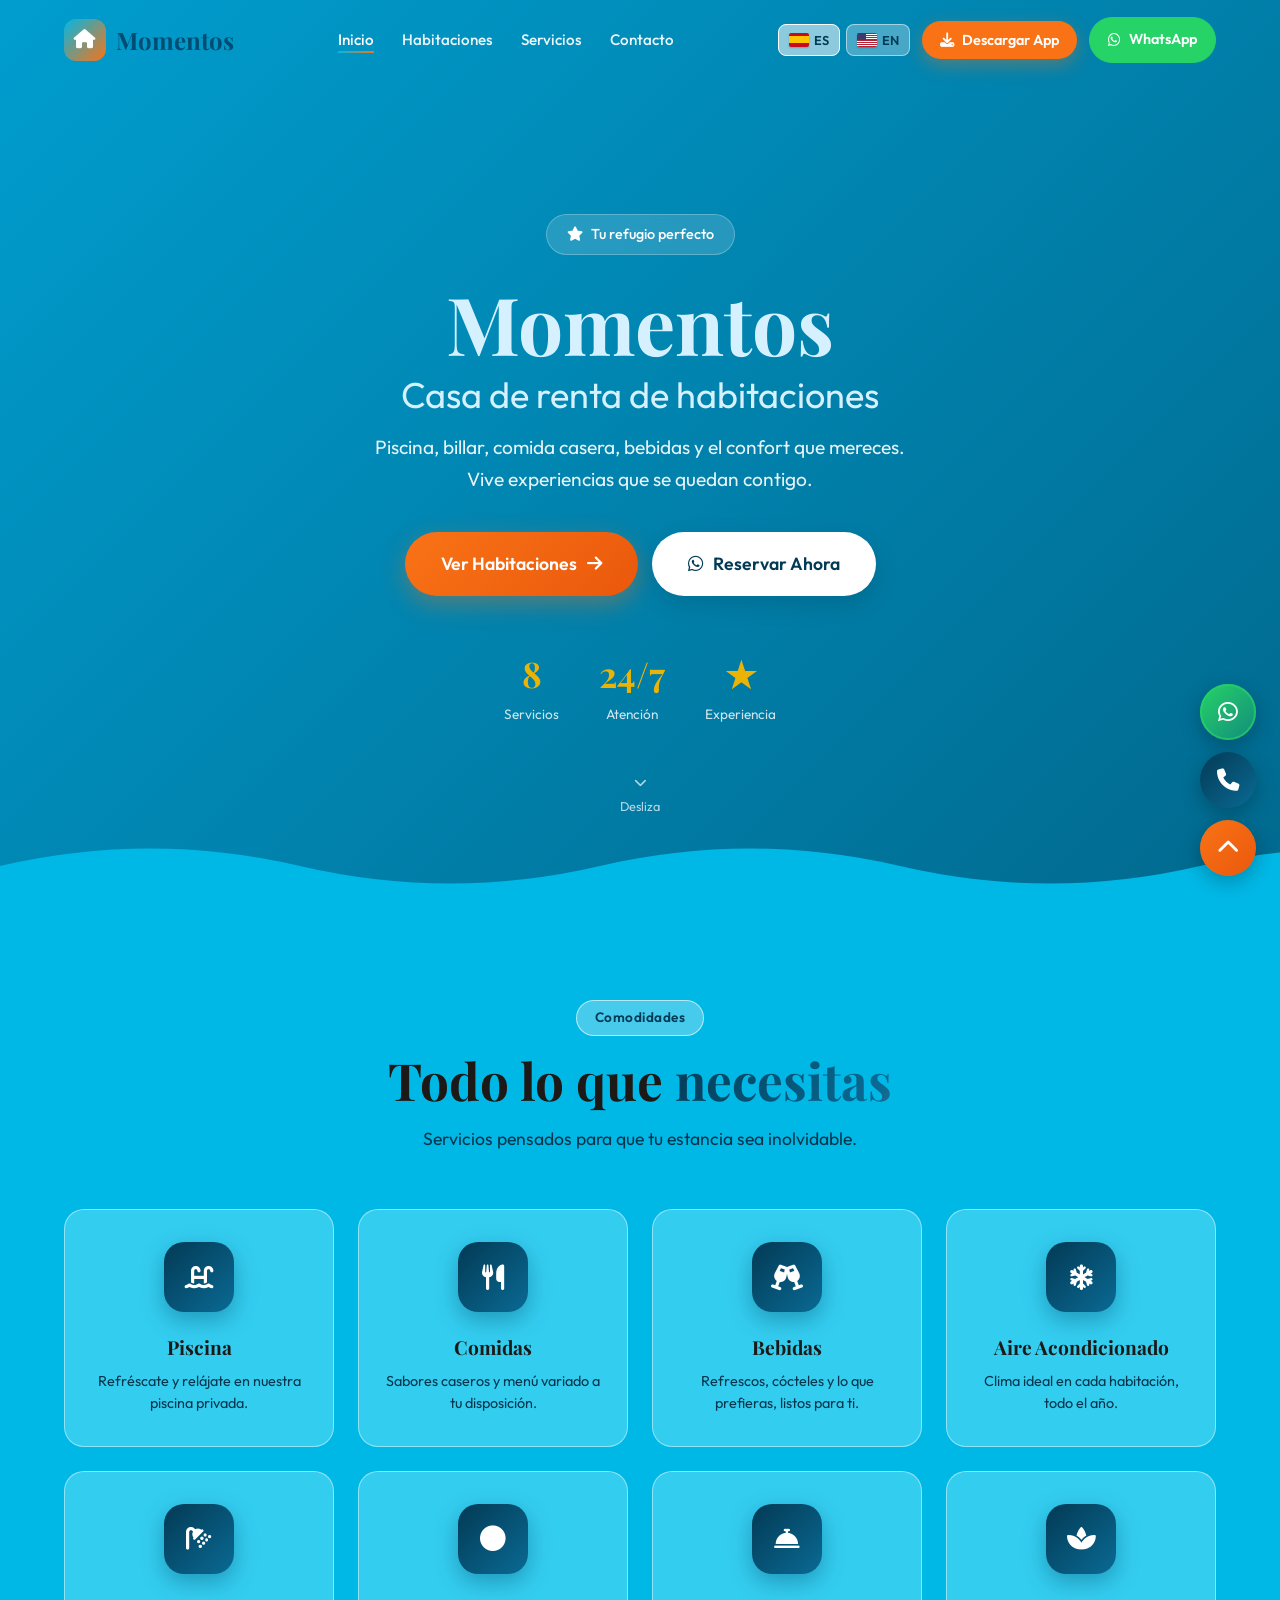
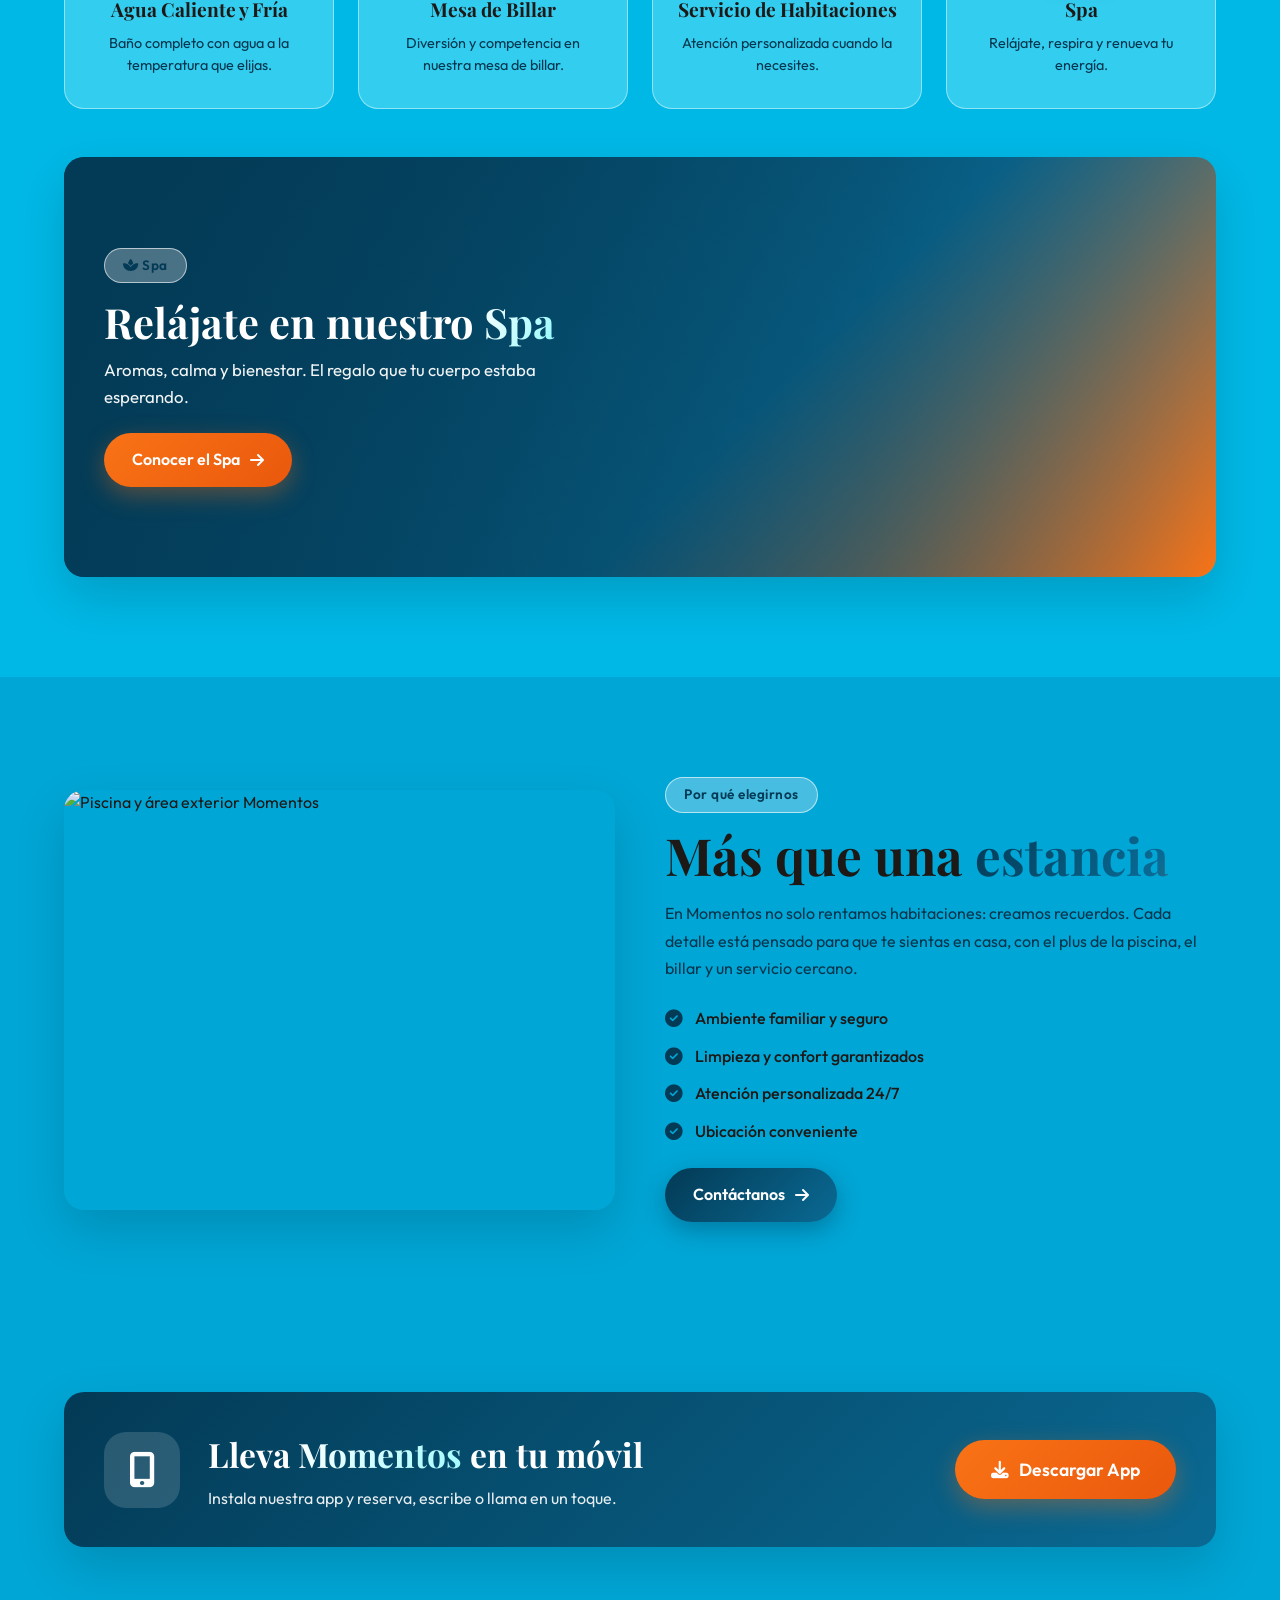
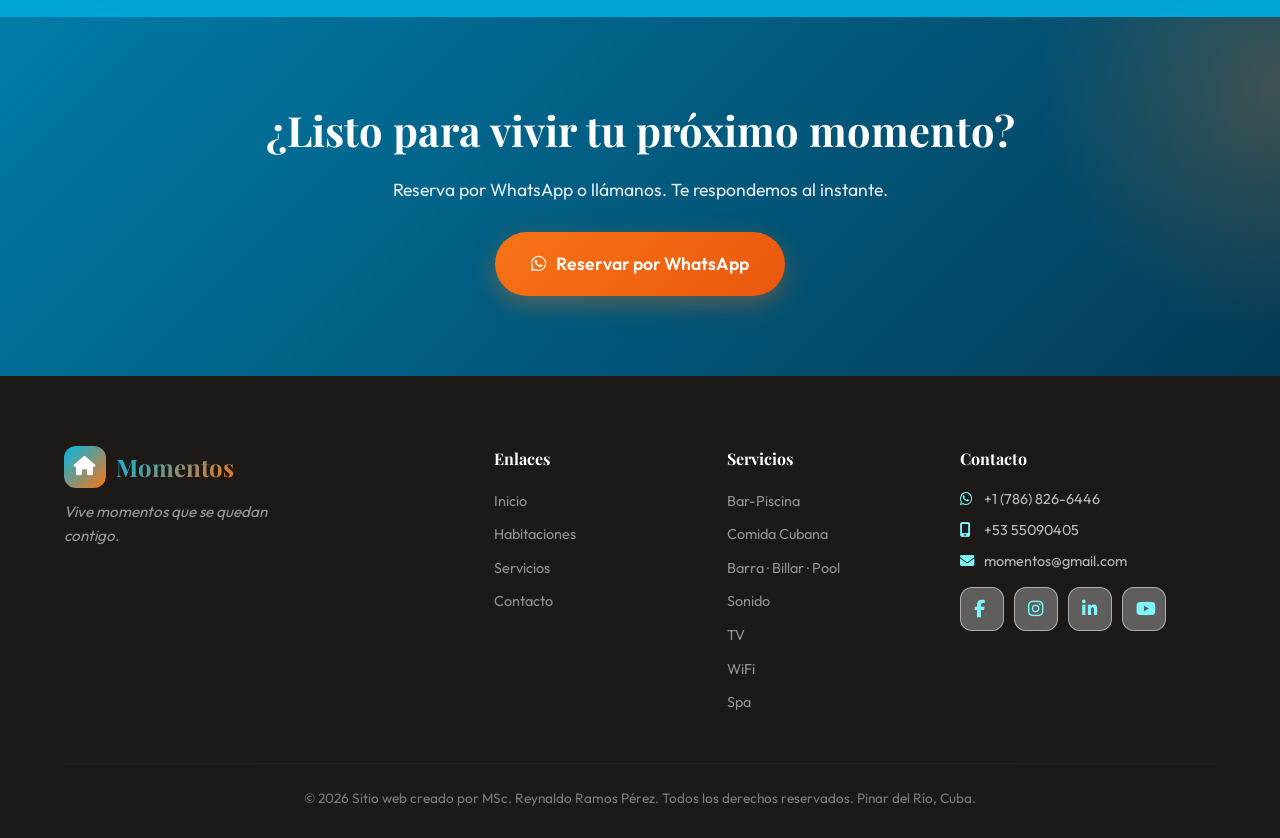
==== index.html @ 1f4ee9aa "fbvbcvb" ====
<!DOCTYPE html>
<html lang="es">
<head>
  <meta charset="UTF-8">
  <meta name="viewport" content="width=device-width, initial-scale=1.0">
  <meta name="description" content="Momentos — Casa de renta de habitaciones con piscina, billar, comida, bebidas y servicio completo. Reserva tu estancia perfecta. WhatsApp +1 (786) 826-6446">
  <meta name="keywords" content="casa de renta, habitaciones, piscina, hospedaje, Momentos, renta de habitaciones, Cuba, vacaciones">
  <meta name="author" content="Momentos">
  <meta property="og:title" content="Momentos | Casa de Renta de Habitaciones">
  <meta property="og:description" content="Vive momentos inolvidables. Piscina, billar, comida, aire acondicionado y más.">
  <meta property="og:type" content="website">
  <title>Momentos | Casa de Renta de Habitaciones</title>
  <link rel="preconnect" href="https://fonts.googleapis.com">
  <link rel="preconnect" href="https://fonts.gstatic.com" crossorigin>
  <link rel="preconnect" href="https://images.unsplash.com" crossorigin>
  <link rel="preconnect" href="https://cdnjs.cloudflare.com" crossorigin>
  <link href="https://fonts.googleapis.com/css2?family=Playfair+Display:wght@500;600;700&family=Outfit:wght@300;400;500;600;700&display=swap" rel="stylesheet">
  <link rel="stylesheet" href="https://cdnjs.cloudflare.com/ajax/libs/font-awesome/6.5.1/css/all.min.css">
  <link href="https://unpkg.com/aos@2.3.1/dist/aos.css" rel="stylesheet">
  <link rel="preload" as="image" href="https://images.unsplash.com/photo-1571896349842-33c89424de2d?w=1400&q=75" fetchpriority="high">
  <link rel="stylesheet" href="css/styles.css">
  <meta name="theme-color" content="#00b8e6">
  <link rel="manifest" href="manifest.json">
  <link rel="icon" type="image/png" href="icons/icon-192.png">
  <link rel="apple-touch-icon" href="icons/icon-192.png">
</head>
<body>
  <nav class="navbar" id="navbar">
    <div class="nav-container">
      <a href="index.html" class="logo">
        <span class="logo-icon"><i class="fas fa-home"></i></span><span class="logo-text">Moment<span class="accent">os</span></span>
      </a>
      <ul class="nav-links" id="nav-links">
        <li><a href="index.html" class="nav-link active">Inicio</a></li>
        <li><a href="habitaciones.html" class="nav-link">Habitaciones</a></li>
        <li><a href="servicios.html" class="nav-link">Servicios</a></li>
        <li><a href="contacto.html" class="nav-link">Contacto</a></li>
      </ul>
      <div style="display:flex;align-items:center;gap:12px;">
        <div class="lang-switcher">
          <a href="index.html" class="lang-btn active" title="Español"><span class="flag-es"></span> ES</a>
          <a href="en/index.html" class="lang-btn" title="English"><span class="flag-us"></span> EN</a>
        </div>
        <button type="button" class="nav-app" data-install aria-label="Descargar App"><i class="fas fa-download"></i><span>Descargar App</span></button>
        <a href="https://wa.me/17868266446" target="_blank" rel="noopener" class="nav-cta"><i class="fab fa-whatsapp"></i> WhatsApp</a>
      </div>
      <button class="hamburger" id="hamburger" aria-label="Menú"><span></span><span></span><span></span></button>
    </div>
  </nav>

  <section class="hero">
    <div class="hero-bg"></div>
    <div class="hero-content" data-aos="fade-up">
      <div class="hero-badge"><i class="fas fa-star"></i> Tu refugio perfecto</div>
      <h1 class="hero-title">Momentos<span>Casa de renta de habitaciones</span></h1>
      <p class="hero-desc">Piscina, billar, comida casera, bebidas y el confort que mereces. Vive experiencias que se quedan contigo.</p>
      <div class="hero-buttons">
        <a href="habitaciones.html" class="btn btn-coral btn-lg"><span>Ver Habitaciones</span><i class="fas fa-arrow-right"></i></a>
        <a href="https://wa.me/17868266446?text=Hola%20Momentos,%20quiero%20reservar" target="_blank" class="btn btn-white btn-lg"><i class="fab fa-whatsapp"></i><span>Reservar Ahora</span></a>
      </div>
      <div class="hero-stats">
        <div class="stat"><span class="stat-num">8</span><span class="stat-label">Servicios</span></div>
        <div class="stat"><span class="stat-num">24/7</span><span class="stat-label">Atención</span></div>
        <div class="stat"><span class="stat-num">★</span><span class="stat-label">Experiencia</span></div>
      </div>
    </div>
    <div class="scroll-hint"><i class="fas fa-chevron-down"></i><span>Desliza</span></div>
  </section>

  <section class="amenities">
    <div class="container">
      <div class="section-header" data-aos="fade-up">
        <span class="section-tag">Comodidades</span>
        <h2 class="section-title">Todo lo que <span class="gradient-text">necesitas</span></h2>
        <p class="section-desc">Servicios pensados para que tu estancia sea inolvidable.</p>
      </div>
      <div class="amenities-grid">
        <div class="amenity-card" data-aos="fade-up" data-aos-delay="50">
          <div class="amenity-icon"><i class="fas fa-swimming-pool"></i></div>
          <h3>Piscina</h3>
          <p>Refréscate y relájate en nuestra piscina privada.</p>
        </div>
        <div class="amenity-card" data-aos="fade-up" data-aos-delay="100">
          <div class="amenity-icon"><i class="fas fa-utensils"></i></div>
          <h3>Comidas</h3>
          <p>Sabores caseros y menú variado a tu disposición.</p>
        </div>
        <div class="amenity-card" data-aos="fade-up" data-aos-delay="150">
          <div class="amenity-icon"><i class="fas fa-glass-cheers"></i></div>
          <h3>Bebidas</h3>
          <p>Refrescos, cócteles y lo que prefieras, listos para ti.</p>
        </div>
        <div class="amenity-card" data-aos="fade-up" data-aos-delay="200">
          <div class="amenity-icon"><i class="fas fa-snowflake"></i></div>
          <h3>Aire Acondicionado</h3>
          <p>Clima ideal en cada habitación, todo el año.</p>
        </div>
        <div class="amenity-card" data-aos="fade-up" data-aos-delay="250">
          <div class="amenity-icon"><i class="fas fa-shower"></i></div>
          <h3>Agua Caliente y Fría</h3>
          <p>Baño completo con agua a la temperatura que elijas.</p>
        </div>
        <div class="amenity-card" data-aos="fade-up" data-aos-delay="300">
          <div class="amenity-icon"><i class="fas fa-circle"></i></div>
          <h3>Mesa de Billar</h3>
          <p>Diversión y competencia en nuestra mesa de billar.</p>
        </div>
        <div class="amenity-card" data-aos="fade-up" data-aos-delay="350">
          <div class="amenity-icon"><i class="fas fa-concierge-bell"></i></div>
          <h3>Servicio de Habitaciones</h3>
          <p>Atención personalizada cuando la necesites.</p>
        </div>
        <div class="amenity-card" data-aos="fade-up" data-aos-delay="400">
          <div class="amenity-icon"><i class="fas fa-spa"></i></div>
          <h3>Spa</h3>
          <p>Relájate, respira y renueva tu energía.</p>
        </div>
      </div>
      <a class="spa-banner" href="servicios.html#spa" data-aos="fade-up"><img src="https://images.unsplash.com/photo-1544161515-4ab6ce6db874?w=1000&q=80" alt="Spa Momentos" loading="lazy" onerror="this.style.display='none'">
        <div class="spa-in"><span class="section-tag"><i class="fas fa-spa"></i> Spa</span><h3>Relájate en nuestro <span class="gradient-text">Spa</span></h3><p>Aromas, calma y bienestar. El regalo que tu cuerpo estaba esperando.</p><span class="btn btn-coral">Conocer el Spa <i class="fas fa-arrow-right"></i></span></div></a>
    
    </div>
  </section>


  <section class="about-strip">
    <div class="container">
      <div class="about-grid">
        <div class="about-img" data-aos="fade-right">
          <img loading="lazy" decoding="async" src="https://images.unsplash.com/photo-1566073771259-6a8506099945?w=900&q=80" alt="Piscina y área exterior Momentos">
        </div>
        <div class="about-content" data-aos="fade-left">
          <span class="section-tag">Por qué elegirnos</span>
          <h2 class="section-title">Más que una <span class="gradient-text">estancia</span></h2>
          <p>En Momentos no solo rentamos habitaciones: creamos recuerdos. Cada detalle está pensado para que te sientas en casa, con el plus de la piscina, el billar y un servicio cercano.</p>
          <ul class="about-list">
            <li><i class="fas fa-check-circle"></i> Ambiente familiar y seguro</li>
            <li><i class="fas fa-check-circle"></i> Limpieza y confort garantizados</li>
            <li><i class="fas fa-check-circle"></i> Atención personalizada 24/7</li>
            <li><i class="fas fa-check-circle"></i> Ubicación conveniente</li>
          </ul>
          <a href="contacto.html" class="btn btn-primary">Contáctanos <i class="fas fa-arrow-right"></i></a>
        </div>
      </div>
    </div>
  </section>

  <section class="app-strip"><div class="container"><div class="app-card" data-aos="fade-up">
      <div class="app-ico"><i class="fas fa-mobile-screen-button"></i></div>
      <div class="app-txt"><h2>Lleva <span class="gradient-text">Momentos</span> en tu móvil</h2><p>Instala nuestra app y reserva, escribe o llama en un toque.</p></div>
      <button type="button" class="btn btn-coral btn-lg" data-install><i class="fas fa-download"></i><span>Descargar App</span></button>
    </div></div></section>
  <section class="cta-banner">
    <div class="container">
      <div class="cta-content" data-aos="zoom-in">
        <h2>¿Listo para vivir tu próximo momento?</h2>
        <p>Reserva por WhatsApp o llámanos. Te respondemos al instante.</p>
        <a href="https://wa.me/17868266446?text=Hola%20Momentos,%20quiero%20hacer%20una%20reserva" target="_blank" class="btn btn-coral btn-lg">
          <i class="fab fa-whatsapp"></i> Reservar por WhatsApp
        </a>
      </div>
    </div>
  </section>

  <footer class="footer">
    <div class="container">
      <div class="footer-content">
        <div>
          <a href="index.html" class="logo"><span class="logo-icon"><i class="fas fa-home"></i></span><span class="logo-text">Moment<span class="accent">os</span></span></a>
          <p class="footer-slogan">Vive momentos que se quedan contigo.</p>
        </div>
        <div>
          <h4>Enlaces</h4>
          <ul>
            <li><a href="index.html">Inicio</a></li>
            <li><a href="habitaciones.html">Habitaciones</a></li>
            <li><a href="servicios.html">Servicios</a></li>
            <li><a href="contacto.html">Contacto</a></li>
          </ul>
        </div>
        <div>
          <h4>Servicios</h4>
          <ul><li><a href="servicios.html#bar">Bar-Piscina</a></li><li><a href="servicios.html#food">Comida Cubana</a></li><li><a href="servicios.html#pool">Barra · Billar · Pool</a></li><li><a href="servicios.html#sound">Sonido</a></li><li><a href="servicios.html#tv">TV</a></li><li><a href="servicios.html#wifi">WiFi</a></li><li><a href="servicios.html#spa">Spa</a></li></ul>
        </div>
        <div class="footer-contact">
          <h4>Contacto</h4>
          <p><i class="fab fa-whatsapp"></i> +1 (786) 826-6446</p>
          <p><i class="fas fa-mobile-alt"></i> +53 55090405</p>
          <p><i class="fas fa-envelope"></i> momentos@gmail.com</p>
          <div class="social-links" style="margin-top:14px;">
            <a href="#" class="social-link" aria-label="Facebook"><i class="fab fa-facebook-f"></i></a>
            <a href="#" class="social-link" aria-label="Instagram"><i class="fab fa-instagram"></i></a>
            <a href="#" class="social-link" aria-label="LinkedIn"><i class="fab fa-linkedin-in"></i></a>
            <a href="#" class="social-link" aria-label="YouTube"><i class="fab fa-youtube"></i></a>
          </div>
        </div>
      </div>
      <div class="footer-bottom">
        <p>&copy; 2026 Sitio web creado por MSc. Reynaldo Ramos Pérez. Todos los derechos reservados. Pinar del Río, Cuba.</p>
      </div>
    </div>
  </footer>

  <div class="float-btns">
    <a href="https://wa.me/17868266446" target="_blank" class="float-btn float-wa" aria-label="WhatsApp"><i class="fab fa-whatsapp"></i></a>
    <a href="tel:+5355090405" class="float-btn float-call" aria-label="Llamar"><i class="fas fa-phone"></i></a>
    <button class="float-btn float-top" id="back-top" aria-label="Volver arriba"><i class="fas fa-chevron-up"></i></button>
  </div>

  <script src="https://unpkg.com/aos@2.3.1/dist/aos.js" defer></script>
  <script src="js/script.js" defer></script>
</body>
</html>
---- css/styles.css ----
/* ========================================
   MOMENTOS — Casa de Renta
   Luxury · Warm · Dynamic
   ======================================== */
:root {
  --teal: #00b8e6;
  --teal-dark: #007ba8;
  --teal-light: #7df9ff;
  --coral: #f97316;
  --coral-light: #fb923c;
  --gold: #eab308;
  --cream: #fef7ed;
  --sand: #fef3c7;
  --dark: #1c1917;
  --dark-soft: #292524;
  --text: #1c1917;
  --text-muted: #78716c;
  --white: #ffffff;
  --glass: rgba(255,255,255,0.12);
  --shadow: 0 20px 50px rgba(0,0,0,0.15);
  --radius: 20px;
  --font-display: 'Playfair Display', Georgia, serif;
  --font-body: 'Outfit', system-ui, sans-serif;
  --nav-h: 80px;
  --transition: all 0.35s cubic-bezier(0.4,0,0.2,1);
}

*, *::before, *::after { margin:0; padding:0; box-sizing:border-box; }
html { scroll-behavior:smooth; font-size:16px; }
body {
  font-family: var(--font-body);
  background: var(--cream);
  color: var(--text);
  line-height:1.6;
  overflow-x:hidden;
}
img { max-width:100%; display:block; height:auto; }
a { text-decoration:none; color:inherit; transition:var(--transition); }
ul { list-style:none; }
button { border:none; background:none; cursor:pointer; font-family:inherit; }

.container { width:100%; max-width:1200px; margin:0 auto; padding:0 24px; }

/* Typography */
.gradient-text {
  background: linear-gradient(135deg, var(--teal), var(--coral));
  -webkit-background-clip:text; -webkit-text-fill-color:transparent; background-clip:text;
}
.section-tag {
  display:inline-block; padding:6px 18px;
  background: rgba(0,184,230,0.12); border:1px solid rgba(0,184,230,0.25);
  border-radius:50px; font-size:0.85rem; font-weight:600; color:var(--teal-dark);
  letter-spacing:0.5px; margin-bottom:14px;
}
.section-title {
  font-family: var(--font-display);
  font-size: clamp(2rem, 5vw, 3.2rem);
  font-weight:700; line-height:1.2; margin-bottom:14px; color:var(--dark);
}
.section-desc { font-size:1.1rem; color:var(--text-muted); max-width:560px; margin:0 auto; }
.section-header { text-align:center; margin-bottom:56px; }

/* Buttons */
.btn {
  display:inline-flex; align-items:center; gap:10px;
  padding:14px 28px; border-radius:50px; font-weight:600; font-size:1rem;
  transition:var(--transition); position:relative; overflow:hidden;
}
.btn-primary {
  background: linear-gradient(135deg, var(--teal), var(--teal-dark));
  color:white; box-shadow:0 8px 24px rgba(0,184,230,0.35);
}
.btn-primary:hover { transform:translateY(-3px); box-shadow:0 12px 32px rgba(0,184,230,0.45); }
.btn-coral {
  background: linear-gradient(135deg, var(--coral), #ea580c);
  color:white; box-shadow:0 8px 24px rgba(249,115,22,0.35);
}
.btn-coral:hover { transform:translateY(-3px); box-shadow:0 12px 32px rgba(249,115,22,0.45); }
.btn-outline {
  background:transparent; color:var(--dark);
  border:2px solid rgba(28,25,23,0.2);
}
.btn-outline:hover { border-color:var(--teal); color:var(--teal); }
.btn-white {
  background:white; color:var(--teal-dark); box-shadow:0 8px 24px rgba(0,0,0,0.12);
}
.btn-white:hover { transform:translateY(-3px); }
.btn-full { width:100%; justify-content:center; }
.btn-lg { padding:18px 36px; font-size:1.1rem; }

/* Navbar */
.navbar {
  position:fixed; top:0; left:0; width:100%; height:var(--nav-h);
  z-index:1000; transition:var(--transition); background:transparent;
}
.navbar.scrolled {
  background: rgba(254,247,237,0.92); backdrop-filter:blur(20px);
  box-shadow:0 4px 30px rgba(0,0,0,0.08); border-bottom:1px solid rgba(0,0,0,0.04);
}
.nav-container {
  max-width:1200px; margin:0 auto; padding:0 24px; height:100%;
  display:flex; align-items:center; justify-content:space-between;
}
.logo {
  display:flex; align-items:center; gap:10px;
  font-family:var(--font-display); font-weight:700; font-size:1.5rem; color:var(--dark);
}
.logo-icon {
  width:42px; height:42px; display:flex; align-items:center; justify-content:center;
  background: linear-gradient(135deg, var(--teal), var(--coral));
  border-radius:12px; color:white; font-size:1.2rem;
}
.logo .accent { color:var(--teal); }
.nav-links { display:flex; gap:28px; }
.nav-link {
  font-weight:500; font-size:0.95rem; color:var(--text-muted); position:relative; padding:4px 0;
}
.nav-link::after {
  content:''; position:absolute; bottom:0; left:0; width:0; height:2px;
  background: linear-gradient(90deg, var(--teal), var(--coral)); transition:var(--transition);
}
.nav-link:hover, .nav-link.active { color:var(--dark); }
.nav-link:hover::after, .nav-link.active::after { width:100%; }

.lang-switcher { display:flex; align-items:center; gap:6px; }
.lang-btn {
  display:flex; align-items:center; gap:5px; padding:5px 10px;
  border-radius:8px; background:rgba(0,0,0,0.04); border:1px solid rgba(0,0,0,0.08);
  font-size:0.8rem; font-weight:600; color:var(--text-muted); transition:var(--transition);
}
.lang-btn:hover, .lang-btn.active {
  background:rgba(0,184,230,0.12); border-color:rgba(0,184,230,0.3); color:var(--teal-dark);
}
.flag-es {
  width:20px; height:14px; border-radius:2px; display:inline-block;
  background: linear-gradient(to bottom, #c60b1e 0%, #c60b1e 25%, #ffc400 25%, #ffc400 75%, #c60b1e 75%);
  box-shadow:0 1px 2px rgba(0,0,0,0.2);
}
.flag-us {
  width:20px; height:14px; border-radius:2px; display:inline-block; position:relative; overflow:hidden;
  background: linear-gradient(to bottom,
    #b22234 0%,#b22234 7.7%,#fff 7.7%,#fff 15.4%,#b22234 15.4%,#b22234 23.1%,
    #fff 23.1%,#fff 30.8%,#b22234 30.8%,#b22234 38.5%,#fff 38.5%,#fff 46.2%,
    #b22234 46.2%,#b22234 53.9%,#fff 53.9%,#fff 61.6%,#b22234 61.6%,#b22234 69.3%,
    #fff 69.3%,#fff 77%,#b22234 77%,#b22234 84.7%,#fff 84.7%,#fff 92.4%,#b22234 92.4%);
  box-shadow:0 1px 2px rgba(0,0,0,0.2);
}
.flag-us::before {
  content:''; position:absolute; left:0; top:0; width:9px; height:7.5px; background:#3c3b6e;
}

.nav-cta {
  display:flex; align-items:center; gap:8px; padding:10px 18px;
  background:rgba(37,211,102,0.12); border:1px solid rgba(37,211,102,0.3);
  border-radius:50px; color:#16a34a; font-weight:600; font-size:0.9rem;
}
.nav-cta:hover { background:rgba(37,211,102,0.2); transform:translateY(-2px); }

.hamburger { display:none; flex-direction:column; gap:5px; width:26px; z-index:1001; }
.hamburger span { display:block; width:100%; height:2.5px; background:var(--dark); border-radius:2px; transition:var(--transition); }
.hamburger.active span:nth-child(1) { transform:rotate(45deg) translate(5px,5px); }
.hamburger.active span:nth-child(2) { opacity:0; }
.hamburger.active span:nth-child(3) { transform:rotate(-45deg) translate(5px,-5px); }

/* Hero */
.hero {
  min-height:100vh; display:flex; align-items:center; justify-content:center;
  position:relative; padding: calc(var(--nav-h) + 40px) 24px 80px; overflow:hidden;
}
.hero-bg {
  position:absolute; inset:0; z-index:0;
  background: url('https://images.unsplash.com/photo-1571896349842-33c89424de2d?w=1400&q=75') center/cover no-repeat;
}
.hero-bg::after {
  content:''; position:absolute; inset:0;
  background: linear-gradient(135deg, rgba(0,150,200,0.75) 0%, rgba(28,25,23,0.55) 50%, rgba(249,115,22,0.4) 100%);
}
.hero-content {
  position:relative; z-index:2; text-align:center; max-width:800px; color:white;
}
.hero-badge {
  display:inline-flex; align-items:center; gap:8px; padding:8px 20px;
  background:rgba(255,255,255,0.15); backdrop-filter:blur(10px);
  border:1px solid rgba(255,255,255,0.25); border-radius:50px;
  font-size:0.9rem; font-weight:500; margin-bottom:24px;
}
.hero-title {
  font-family:var(--font-display); font-size:clamp(2.8rem, 8vw, 5rem);
  font-weight:700; line-height:1.1; margin-bottom:16px;
}
.hero-title span { display:block; font-size:0.45em; font-weight:400; opacity:0.9; margin-top:8px; font-family:var(--font-body); }
.hero-desc {
  font-size:1.2rem; opacity:0.9; max-width:560px; margin:0 auto 36px; line-height:1.7;
}
.hero-buttons { display:flex; gap:14px; justify-content:center; flex-wrap:wrap; }
.hero-stats {
  display:flex; gap:40px; justify-content:center; margin-top:50px; flex-wrap:wrap;
}
.stat { text-align:center; }
.stat-num {
  font-family:var(--font-display); font-size:2.2rem; font-weight:700;
  color:var(--gold);
}
.stat-label { display:block; font-size:0.85rem; opacity:0.8; margin-top:2px; }

.scroll-hint {
  position:absolute; bottom:28px; left:50%; transform:translateX(-50%);
  color:rgba(255,255,255,0.7); font-size:0.8rem; display:flex; flex-direction:column; align-items:center; gap:6px;
  animation:bounce 2s infinite;
}
@keyframes bounce {
  0%,100% { transform:translateX(-50%) translateY(0); }
  50% { transform:translateX(-50%) translateY(8px); }
}

/* Amenities / Services grid */
.amenities { padding:100px 0; background:var(--white); }
.amenities-grid {
  display:grid; grid-template-columns:repeat(auto-fit, minmax(240px, 1fr)); gap:24px;
}
.amenity-card {
  background:var(--cream); border-radius:var(--radius); padding:32px 24px;
  text-align:center; transition:var(--transition); border:1px solid transparent;
  position:relative; overflow:hidden;
}
.amenity-card:hover {
  transform:translateY(-8px); border-color:rgba(0,184,230,0.2);
  box-shadow:var(--shadow);
}
.amenity-icon {
  width:70px; height:70px; margin:0 auto 20px;
  display:flex; align-items:center; justify-content:center;
  background: linear-gradient(135deg, var(--teal), var(--teal-dark));
  border-radius:20px; color:white; font-size:1.6rem;
  transition:var(--transition);
}
.amenity-card:hover .amenity-icon {
  background: linear-gradient(135deg, var(--coral), #ea580c);
  transform:scale(1.1) rotate(5deg);
}
.amenity-card h3 {
  font-family:var(--font-display); font-size:1.2rem; margin-bottom:8px; color:var(--dark);
}
.amenity-card p { font-size:0.9rem; color:var(--text-muted); line-height:1.5; }

/* Rooms preview */
.rooms { padding:100px 0; background: linear-gradient(180deg, var(--cream), var(--sand)); }
.rooms-grid {
  display:grid; grid-template-columns:repeat(auto-fit, minmax(320px, 1fr)); gap:28px;
}
.room-card {
  background:white; border-radius:var(--radius); overflow:hidden;
  box-shadow:0 10px 40px rgba(0,0,0,0.08); transition:var(--transition);
}
.room-card:hover { transform:translateY(-10px); box-shadow:0 20px 50px rgba(0,0,0,0.12); }
.room-img {
  height:240px; overflow:hidden; position:relative;
}
.room-img img {
  width:100%; height:100%; object-fit:cover; transition:transform 0.6s;
}
.room-card:hover .room-img img { transform:scale(1.08); }
.room-badge {
  position:absolute; top:16px; left:16px; padding:6px 14px;
  background:var(--coral); color:white; border-radius:50px; font-size:0.8rem; font-weight:600;
}
.room-body { padding:24px; }
.room-body h3 {
  font-family:var(--font-display); font-size:1.35rem; margin-bottom:8px; color:var(--dark);
}
.room-body p { color:var(--text-muted); font-size:0.95rem; margin-bottom:16px; }
.room-features {
  display:flex; flex-wrap:wrap; gap:8px; margin-bottom:20px;
}
.room-features span {
  padding:4px 12px; background:rgba(0,184,230,0.1); color:var(--teal-dark);
  border-radius:50px; font-size:0.8rem; font-weight:500;
}
.room-price {
  display:flex; align-items:center; justify-content:space-between;
}
.room-price .price {
  font-family:var(--font-display); font-size:1.4rem; font-weight:700; color:var(--teal-dark);
}
.room-price .price small { font-size:0.7em; font-weight:400; color:var(--text-muted); }

/* CTA Banner */
.cta-banner {
  padding:80px 0; position:relative;
  background: linear-gradient(135deg, var(--teal-dark), #033a55);
  overflow:hidden;
}
.cta-banner::before {
  content:''; position:absolute; top:-50%; right:-20%; width:500px; height:500px;
  background: radial-gradient(circle, rgba(249,115,22,0.25), transparent 70%);
  border-radius:50%;
}
.cta-content {
  position:relative; text-align:center; color:white;
}
.cta-content h2 {
  font-family:var(--font-display); font-size:clamp(1.8rem,4vw,2.6rem); margin-bottom:12px;
}
.cta-content p { opacity:0.9; margin-bottom:28px; font-size:1.1rem; }

/* About strip */
.about-strip {
  padding:100px 0; background:white;
}
.about-grid {
  display:grid; grid-template-columns:1fr 1fr; gap:50px; align-items:center;
}
.about-img {
  border-radius:var(--radius); overflow:hidden; box-shadow:var(--shadow);
  position:relative;
}
.about-img img { width:100%; height:420px; object-fit:cover; }
.about-content .section-tag { margin-bottom:12px; }
.about-content p { color:var(--text-muted); margin-bottom:14px; line-height:1.7; }
.about-list { margin:24px 0; }
.about-list li {
  display:flex; align-items:center; gap:12px; margin-bottom:12px;
  font-weight:500; color:var(--dark);
}
.about-list i { color:var(--teal); font-size:1.1rem; }

/* Contact */
.contact { padding:100px 0; background:var(--cream); }
.contact-grid {
  display:grid; grid-template-columns:1fr 1.1fr; gap:40px;
}
.contact-info { display:flex; flex-direction:column; gap:18px; }
.contact-card {
  display:flex; gap:16px; align-items:flex-start; padding:20px;
  background:white; border-radius:16px; border:1px solid rgba(0,0,0,0.05);
  transition:var(--transition);
}
.contact-card:hover { border-color:rgba(0,184,230,0.25); transform:translateX(6px); }
.contact-icon {
  width:48px; height:48px; min-width:48px; display:flex; align-items:center; justify-content:center;
  background: linear-gradient(135deg, var(--teal), var(--teal-dark));
  border-radius:14px; color:white; font-size:1.15rem;
}
.contact-icon.wa { background: linear-gradient(135deg, #25d366, #128c7e); }
.contact-card h4 { font-size:0.95rem; font-weight:600; margin-bottom:2px; }
.contact-card p, .contact-card a { color:var(--text-muted); font-size:0.9rem; }
.contact-card a:hover { color:var(--teal); }

.social-links { display:flex; gap:10px; margin-top:8px; }
.social-link {
  width:44px; height:44px; display:flex; align-items:center; justify-content:center;
  background:white; border:1px solid rgba(0,0,0,0.08); border-radius:12px;
  color:var(--text-muted); font-size:1.1rem; transition:var(--transition);
}
.social-link:hover {
  background: linear-gradient(135deg, var(--teal), var(--coral));
  color:white; border-color:transparent; transform:translateY(-3px);
}

.contact-form {
  background:white; border-radius:var(--radius); padding:36px;
  box-shadow:0 10px 40px rgba(0,0,0,0.06);
  display:flex; flex-direction:column; gap:18px;
}
.form-group { position:relative; }
.form-group input, .form-group textarea, .form-group select {
  width:100%; padding:14px 16px; background:var(--cream);
  border:1px solid rgba(0,0,0,0.08); border-radius:12px;
  font-family:inherit; font-size:1rem; outline:none; transition:var(--transition);
  appearance:none; color:var(--dark);
}
.form-group textarea { resize:vertical; min-height:110px; }
.form-group input:focus, .form-group textarea:focus, .form-group select:focus {
  border-color:var(--teal); box-shadow:0 0 0 3px rgba(0,184,230,0.12);
}
.form-group label {
  position:absolute; top:14px; left:16px; color:var(--text-muted);
  font-size:1rem; pointer-events:none; transition:var(--transition); background:transparent;
}
.form-group input:focus ~ label,
.form-group input:not(:placeholder-shown) ~ label,
.form-group textarea:focus ~ label,
.form-group textarea:not(:placeholder-shown) ~ label,
.form-group select:focus ~ label,
.form-group select:valid ~ label {
  top:-9px; left:12px; font-size:0.75rem; color:var(--teal);
  background:white; padding:0 6px;
}

.map-wrap {
  margin-top:50px; border-radius:var(--radius); overflow:hidden;
  box-shadow:0 10px 40px rgba(0,0,0,0.08); height:360px;
}
.map-wrap iframe { width:100%; height:100%; border:0; }

/* Footer */
.footer {
  padding:70px 0 28px; background:var(--dark); color:rgba(255,255,255,0.7);
}
.footer-content {
  display:grid; grid-template-columns:2fr 1fr 1fr 1.3fr; gap:36px; margin-bottom:40px;
}
.footer .logo { color:white; margin-bottom:12px; }
.footer-slogan { font-style:italic; font-size:0.95rem; max-width:260px; opacity:0.8; }
.footer h4 {
  font-family:var(--font-display); font-size:1rem; color:white; margin-bottom:16px;
}
.footer ul li { margin-bottom:8px; }
.footer ul a { font-size:0.9rem; opacity:0.75; }
.footer ul a:hover { opacity:1; color:var(--teal-light); }
.footer-contact p {
  font-size:0.9rem; margin-bottom:8px; display:flex; align-items:center; gap:8px;
}
.footer-contact i { color:var(--teal-light); width:16px; }
.footer-bottom {
  text-align:center; padding-top:24px; border-top:1px solid rgba(255,255,255,0.08);
  font-size:0.85rem; opacity:0.6;
}

/* Floating buttons */
.float-btns {
  position:fixed; bottom:24px; right:24px; z-index:999;
  display:flex; flex-direction:column; gap:12px;
}
.float-btn {
  width:56px; height:56px; border-radius:50%;
  display:flex; align-items:center; justify-content:center;
  color:white; font-size:1.4rem; box-shadow:0 6px 20px rgba(0,0,0,0.25);
  transition:var(--transition);
}
.float-btn:hover { transform:scale(1.1); }
.float-wa { background: linear-gradient(135deg, #25d366, #128c7e); }
.float-call { background: linear-gradient(135deg, var(--teal), var(--teal-dark)); }
.float-top {
  background: linear-gradient(135deg, var(--coral), #ea580c);
  opacity:0; visibility:hidden; transform:translateY(20px);
}
.float-top.visible { opacity:1; visibility:visible; transform:translateY(0); }

/* Responsive */
@media (max-width:1024px) {
  .footer-content { grid-template-columns:1fr 1fr; }
  .about-grid { grid-template-columns:1fr; gap:36px; }
  .about-img { order:-1; }
}
@media (max-width:768px) {
  .nav-links {
    position:fixed; top:0; right:-100%; width:80%; max-width:300px; height:100vh;
    background:rgba(254,247,237,0.98); backdrop-filter:blur(20px);
    flex-direction:column; padding:100px 32px 40px; gap:20px;
    transition:var(--transition); border-left:1px solid rgba(0,0,0,0.06);
  }
  .nav-links.active { right:0; }
  .nav-cta { display:none; }
  .hamburger { display:flex; }
  .contact-grid { grid-template-columns:1fr; }
  .footer-content { grid-template-columns:1fr; gap:28px; }
  .hero-stats { gap:28px; }
  .rooms-grid { grid-template-columns:1fr; }
}
@media (max-width:480px) {
  .hero-buttons { flex-direction:column; align-items:center; }
  .btn { width:100%; justify-content:center; max-width:280px; }
  .float-btns { bottom:16px; right:16px; }
  .float-btn { width:50px; height:50px; font-size:1.25rem; }
}

::selection { background:rgba(0,184,230,0.3); }
::-webkit-scrollbar { width:8px; }
::-webkit-scrollbar-track { background:var(--cream); }
::-webkit-scrollbar-thumb { background:var(--teal); border-radius:4px; }

/* ===== Aqua intenso + efectos ===== */
.hero-bg::after { background:linear-gradient(135deg,rgba(0,150,200,.78),rgba(2,40,70,.55) 50%,rgba(249,115,22,.4)); background-size:200% 200%; animation:aurora 12s ease-in-out infinite; }
@keyframes aurora { 0%,100%{background-position:0% 50%} 50%{background-position:100% 50%} }

.gradient-text { background:linear-gradient(120deg,var(--teal),#7df9ff,var(--coral),var(--teal)); background-size:300% 100%; -webkit-background-clip:text; background-clip:text; -webkit-text-fill-color:transparent; animation:flow 6s linear infinite; }
@keyframes flow { to { background-position:300% 0; } }

.bubble { position:absolute; bottom:-60px; border-radius:50%; z-index:1; pointer-events:none; border:1px solid rgba(255,255,255,.35);
  background:radial-gradient(circle at 30% 30%,rgba(255,255,255,.7),rgba(125,249,255,.25) 60%,rgba(125,249,255,.05)); animation:rise linear infinite; }
@keyframes rise { 0%{transform:translate(0,0) scale(.6);opacity:0} 10%{opacity:.9} 100%{transform:translate(var(--dx,30px),-110vh) scale(1);opacity:0} }
.cta-content { z-index:2; }

.hero::after { content:''; position:absolute; left:0; bottom:-1px; width:100%; height:70px; z-index:1; background-repeat:repeat-x; background-size:1200px 70px;
  background-image:url("data:image/svg+xml,%3Csvg xmlns='http://www.w3.org/2000/svg' viewBox='0 0 1200 70' preserveAspectRatio='none'%3E%3Cpath d='M0 35 Q150 0 300 35 T600 35 T900 35 T1200 35 V70 H0Z' fill='%23ffffff'/%3E%3C/svg%3E");
  animation:wave 9s linear infinite; }
@keyframes wave { to { background-position-x:1200px; } }
.scroll-hint { bottom:84px; z-index:2; }

.btn::after { content:''; position:absolute; top:0; left:-75%; width:50%; height:100%; transform:skewX(-20deg); transition:left .6s;
  background:linear-gradient(120deg,transparent,rgba(255,255,255,.55),transparent); }
.btn:hover::after { left:130%; }
.btn-coral { animation:glow 2.6s ease-in-out infinite; }
@keyframes glow { 0%,100%{box-shadow:0 8px 24px rgba(249,115,22,.35)} 50%{box-shadow:0 8px 34px rgba(249,115,22,.7)} }

.amenity-card::before, .room-card::before { content:''; position:absolute; inset:0; z-index:1; pointer-events:none; opacity:0; transition:opacity .3s;
  background:radial-gradient(300px circle at var(--mx,50%) var(--my,50%),rgba(0,184,230,.2),transparent 60%); }
.amenity-card:hover::before, .room-card:hover::before { opacity:1; }
.room-card { position:relative; }
.amenity-icon { box-shadow:0 8px 22px rgba(0,184,230,.45); animation:bob 4s ease-in-out infinite; }
.amenity-card:hover .amenity-icon { animation:none; }
@keyframes bob { 50% { transform:translateY(-6px); } }

.scroll-progress { position:fixed; top:0; left:0; width:100%; height:3px; z-index:1100; transform-origin:0 50%; transform:scaleX(0);
  background:linear-gradient(90deg,var(--teal),#7df9ff,var(--coral)); box-shadow:0 0 10px var(--teal); }

.float-btn { position:relative; }
.float-wa::after { content:''; position:absolute; inset:0; border-radius:50%; border:2px solid rgba(37,211,102,.7); animation:ping 2.4s ease-out infinite; pointer-events:none; }
@keyframes ping { 0%{transform:scale(1);opacity:.8} 100%{transform:scale(1.6);opacity:0} }

@media (prefers-reduced-motion:reduce) {
  .bubble,.hero::after,.hero-bg::after,.gradient-text,.btn-coral,.amenity-icon,.float-wa::after { animation:none !important; }
}

/* ===== Fondos azul aqua intenso (reemplazan blancos y cremas) ===== */
:root { --cream:#00b8e6; --sand:#00a6d6; --white:#00b8e6; --text-muted:#06364d; --navy:#033a55; --aqua-card:#33cdf0; }
.amenities, .contact { background:#00b8e6; }
.rooms { background:linear-gradient(180deg,#00b8e6,#00a6d6); }
.about-strip { background:#00a6d6; }
.hero::after { background-image:url("data:image/svg+xml,%3Csvg xmlns='http://www.w3.org/2000/svg' viewBox='0 0 1200 70' preserveAspectRatio='none'%3E%3Cpath d='M0 35 Q150 0 300 35 T600 35 T900 35 T1200 35 V70 H0Z' fill='%2300b8e6'/%3E%3C/svg%3E"); }

.amenity-card, .room-card, .contact-card, .contact-form { background:var(--aqua-card); border:1px solid rgba(255,255,255,.45); }
.amenity-card:hover { border-color:rgba(255,255,255,.9); }
.amenity-icon, .contact-icon { background:linear-gradient(135deg,var(--navy),#0a6a94); }
.amenity-icon { box-shadow:0 8px 22px rgba(3,58,85,.35); }
.section-tag { background:rgba(255,255,255,.28); border-color:rgba(255,255,255,.6); color:var(--navy); }
.gradient-text { background-image:linear-gradient(120deg,#033a55,#0a6a94,#f97316,#033a55); }
.btn-primary { background:linear-gradient(135deg,#033a55,#0a6a94); box-shadow:0 8px 24px rgba(3,58,85,.4); }
.btn-primary:hover { box-shadow:0 12px 32px rgba(3,58,85,.55); }
.btn-outline:hover { border-color:var(--navy); color:var(--navy); }
.btn-white { color:var(--navy); }
.room-features span { background:rgba(255,255,255,.35); color:var(--navy); }
.room-price .price, .about-list i { color:var(--navy); }
.social-link { background:rgba(255,255,255,.3); border-color:rgba(255,255,255,.5); color:var(--navy); }

.form-group input, .form-group textarea, .form-group select { background:rgba(255,255,255,.28); border-color:rgba(3,58,85,.25); }
.form-group input:focus, .form-group textarea:focus, .form-group select:focus { border-color:var(--navy); box-shadow:0 0 0 3px rgba(3,58,85,.15); }
.form-group input:focus ~ label, .form-group input:not(:placeholder-shown) ~ label,
.form-group textarea:focus ~ label, .form-group textarea:not(:placeholder-shown) ~ label,
.form-group select:focus ~ label, .form-group select:valid ~ label { color:var(--navy); background:var(--aqua-card); }

.navbar.scrolled { background:rgba(0,184,230,.92); border-bottom-color:rgba(255,255,255,.3); }
.nav-link { color:var(--navy); }
.lang-btn { background:rgba(255,255,255,.28); border-color:rgba(255,255,255,.5); color:var(--navy); }
.lang-btn:hover, .lang-btn.active { background:rgba(255,255,255,.55); border-color:#fff; color:var(--navy); }
.nav-cta { background:#25d366; border-color:#25d366; color:#fff; }
.nav-cta:hover { background:#1fb855; }
@media (min-width:769px) {
  .navbar:not(.scrolled) .nav-link, .navbar:not(.scrolled) .logo { color:rgba(255,255,255,.92); }
  .navbar:not(.scrolled) .nav-link:hover, .navbar:not(.scrolled) .nav-link.active { color:#fff; }
}
.navbar:not(.scrolled) .hamburger span { background:#fff; }
.navbar .hamburger.active span { background:var(--dark); }
@media (max-width:768px) { .nav-links { background:rgba(0,166,214,.98); } }

::-webkit-scrollbar-track { background:#00b8e6; }
::-webkit-scrollbar-thumb { background:var(--navy); }
.float-call { background:linear-gradient(135deg,#033a55,#0a6a94); }
.scroll-progress { background:linear-gradient(90deg,#033a55,#fff,#f97316); }

/* ===== Logo, Servicios, Spa, App, Móvil ===== */
.logo-text { white-space:nowrap; }
.logo-text .accent { color:var(--teal); }
.footer .logo-text .accent, .navbar:not(.scrolled) .logo-text .accent { color:#fff; }
.navbar.scrolled .logo-text .accent { color:var(--navy); }
.footer .logo-text .accent { color:var(--teal-light); }
:focus-visible { outline:3px solid #fff; outline-offset:3px; border-radius:6px; }

.nav-app {
  display:flex; align-items:center; gap:8px; padding:10px 18px; border-radius:50px;
  background:var(--coral); color:#fff; font-weight:600; font-size:.9rem; transition:var(--transition);
  box-shadow:0 6px 18px rgba(249,115,22,.35); white-space:nowrap;
}
.nav-app:hover { transform:translateY(-2px); background:#ea580c; }

.services-page h1.section-title { font-size:clamp(2rem,5vw,3.2rem); }
.svc-pills { display:flex; flex-wrap:wrap; gap:10px; justify-content:center; margin:-20px 0 70px; }
.svc-pill {
  display:inline-flex; align-items:center; gap:8px; padding:9px 16px; border-radius:50px;
  background:rgba(255,255,255,.3); border:1px solid rgba(255,255,255,.6); color:var(--navy);
  font-weight:600; font-size:.85rem;
}
.svc-pill:hover { background:#fff; transform:translateY(-2px); }
.svc-row { display:grid; grid-template-columns:1fr 1fr; gap:56px; align-items:center; margin-bottom:90px; scroll-margin-top:100px; }
.svc-row.rev .svc-media { order:2; }
.svc-media {
  position:relative; height:420px; border-radius:var(--radius); overflow:hidden; box-shadow:var(--shadow);
  background:linear-gradient(135deg,var(--navy),#0a6a94 60%,var(--coral)); display:flex; align-items:center; justify-content:center;
}
.svc-ph { position:absolute; font-size:5rem; color:rgba(255,255,255,.25); }
.svc-media img { position:absolute; inset:0; width:100%; height:100%; object-fit:cover; transition:transform .8s; }
.svc-row:hover .svc-media img { transform:scale(1.06); }
.svc-media::after { content:''; position:absolute; inset:0; background:linear-gradient(180deg,transparent 55%,rgba(3,58,85,.65)); pointer-events:none; }
.svc-badge {
  position:absolute; left:18px; bottom:18px; z-index:2; display:inline-flex; align-items:center; gap:8px;
  padding:8px 16px; border-radius:50px; background:var(--coral); color:#fff; font-weight:600; font-size:.9rem;
}
.svc-text .section-title { font-size:clamp(1.6rem,3.6vw,2.4rem); }
.svc-text p { color:var(--navy); font-size:1.05rem; line-height:1.75; margin-bottom:8px; }

.spa-banner {
  position:relative; display:flex; align-items:center; min-height:340px; margin-top:48px; border-radius:var(--radius);
  overflow:hidden; box-shadow:var(--shadow); color:#fff; background:linear-gradient(135deg,var(--navy),#0a6a94 60%,var(--coral));
}
.spa-banner img { position:absolute; inset:0; width:100%; height:100%; object-fit:cover; transition:transform .8s; }
.spa-banner:hover img { transform:scale(1.05); }
.spa-banner::after { content:''; position:absolute; inset:0; background:linear-gradient(90deg,rgba(3,58,85,.9),rgba(3,58,85,.35) 70%,transparent); }
.spa-in { position:relative; z-index:2; padding:40px; max-width:540px; }
.spa-in h3 { font-family:var(--font-display); font-size:clamp(1.8rem,4vw,2.6rem); line-height:1.2; margin-bottom:10px; }
.spa-in .gradient-text { background-image:linear-gradient(120deg,#fff,var(--teal-light),#fff); }
.spa-in p { opacity:.95; margin-bottom:22px; font-size:1.05rem; }

.app-strip { padding:70px 0; background:#00a6d6; }
.app-card {
  display:flex; align-items:center; gap:28px; padding:36px 40px; border-radius:var(--radius); color:#fff;
  background:linear-gradient(135deg,var(--navy),#0a6a94); box-shadow:var(--shadow);
}
.app-ico { width:76px; height:76px; min-width:76px; display:flex; align-items:center; justify-content:center; border-radius:22px; background:rgba(255,255,255,.15); font-size:2.2rem; }
.app-txt { flex:1; }
.app-txt h2 { font-family:var(--font-display); font-size:clamp(1.5rem,3vw,2.1rem); margin-bottom:4px; }
.app-txt .gradient-text { background-image:linear-gradient(120deg,#fff,var(--teal-light),#fff); }
.app-txt p { opacity:.9; }

.install-modal { position:fixed; inset:0; z-index:2000; display:flex; align-items:center; justify-content:center; padding:20px; background:rgba(3,58,85,.7); backdrop-filter:blur(6px); }
.install-box { background:#fff; color:var(--dark); max-width:400px; width:100%; padding:32px 28px; border-radius:var(--radius); text-align:center; box-shadow:var(--shadow); }
.install-box h3 { font-family:var(--font-display); font-size:1.4rem; margin-bottom:10px; color:var(--navy); }
.install-box p { color:#475569; font-size:.95rem; margin-bottom:20px; }

@media (max-width:1024px) {
  .svc-row { gap:36px; }
  .nav-app span { display:none; }
  .nav-app { padding:10px 14px; }
}
@media (max-width:768px) {
  .svc-row, .svc-row.rev { grid-template-columns:1fr; gap:24px; margin-bottom:60px; }
  .svc-row.rev .svc-media { order:0; }
  .svc-media { height:280px; }
  .svc-pills { margin-bottom:48px; }
  .app-card { flex-direction:column; text-align:center; padding:32px 24px; }
  .spa-banner { min-height:300px; }
  .spa-banner::after { background:linear-gradient(180deg,rgba(3,58,85,.55),rgba(3,58,85,.9)); }
  .spa-in { padding:28px 22px; }
  .amenities, .rooms, .about-strip, .contact { padding:70px 0; }
  .map-wrap { height:300px; }
  .nav-container { padding:0 16px; gap:8px; }
}
@media (max-width:480px) {
  .logo { font-size:1.25rem; gap:8px; }
  .logo-icon { width:36px; height:36px; font-size:1rem; }
  .lang-btn { padding:5px 7px; font-size:.75rem; }
  .lang-btn .flag-es, .lang-btn .flag-us { width:16px; height:11px; }
  .nav-container > div { gap:6px !important; }
  .container { padding:0 18px; }
  .contact-form { padding:24px 18px; }
  .svc-pill { font-size:.8rem; padding:8px 12px; }
}

/* ===== Título "Momentos" y titulares con el degradado del icono (logo) ===== */
.logo-text, .logo-gradient {
  background-image:linear-gradient(135deg,#00b8e6,#f97316);
  -webkit-background-clip:text; background-clip:text;
  -webkit-text-fill-color:transparent; color:transparent;
}
.logo-text .accent { background:none; }
.navbar .logo-text, .logo-gradient { filter:drop-shadow(0 1px 0 rgba(3,58,85,.7)) drop-shadow(0 0 8px rgba(3,58,85,.35)); }
.footer .logo-text { filter:none; }
.map-head { margin:64px 0 28px; }
.map-head .section-title { margin-bottom:0; }

/* ===== Colores solicitados ===== */
.navbar .logo-text, .navbar .logo-text .accent { background-image:none; filter:none; color:#004c72; -webkit-text-fill-color:#004c72; }
.c-ice { color:#b5e5fd; -webkit-text-fill-color:#b5e5fd; text-shadow:0 2px 12px rgba(3,58,85,.35); }
.hero-title, .hero-title span { color:#d5f1ff; opacity:1; }
.spa-banner { min-height:420px; }
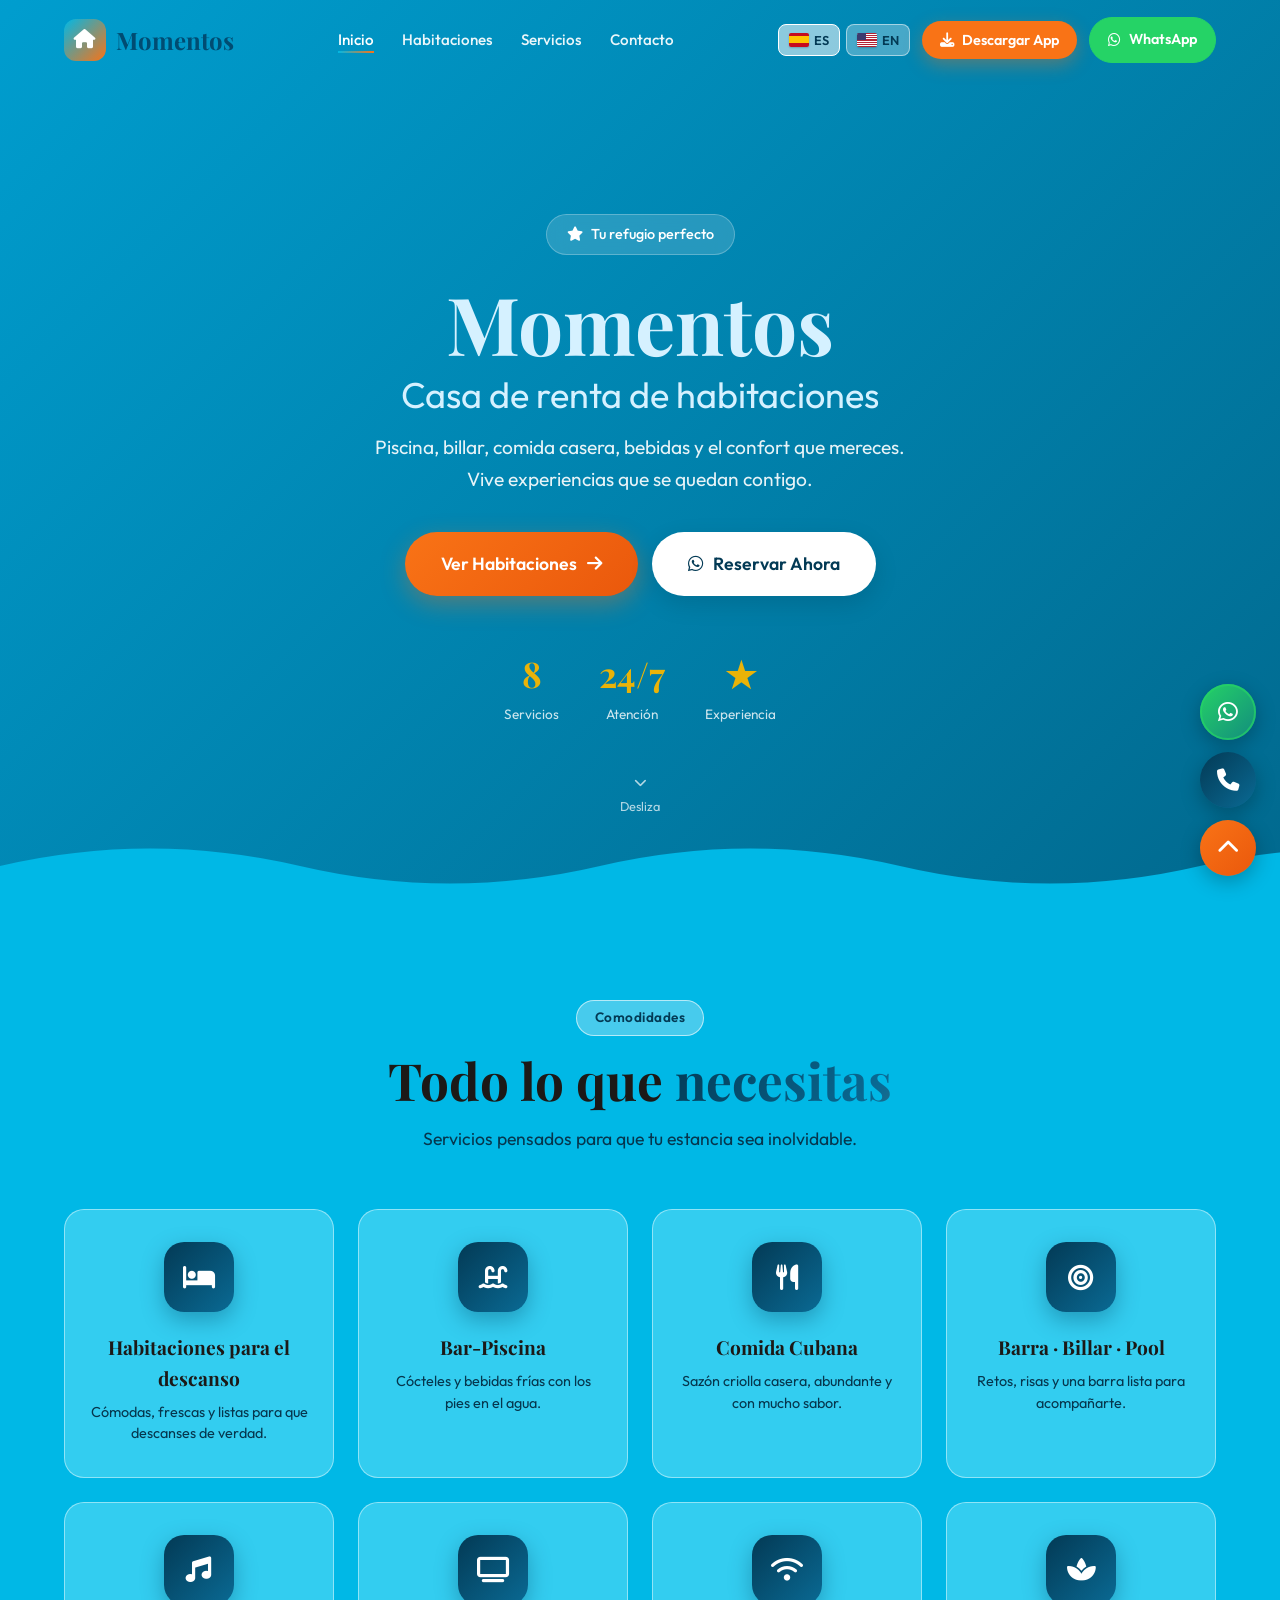
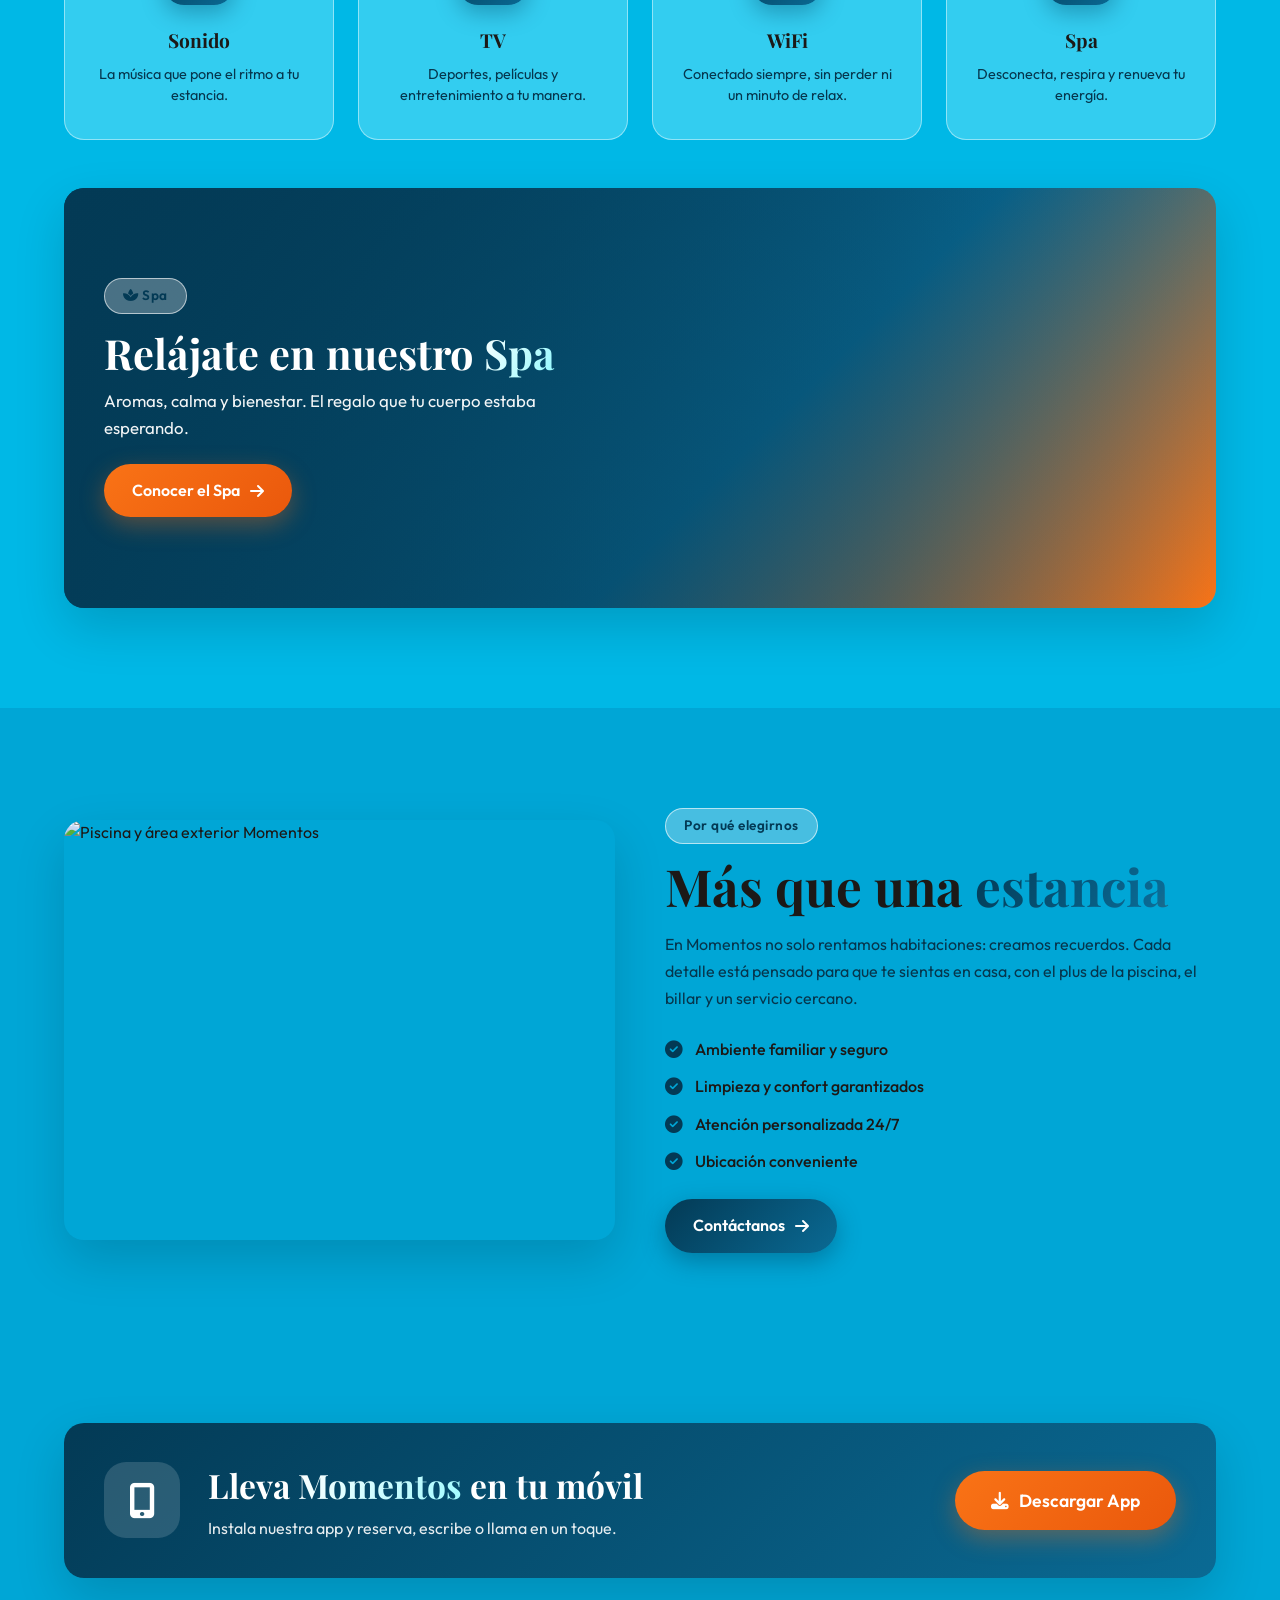
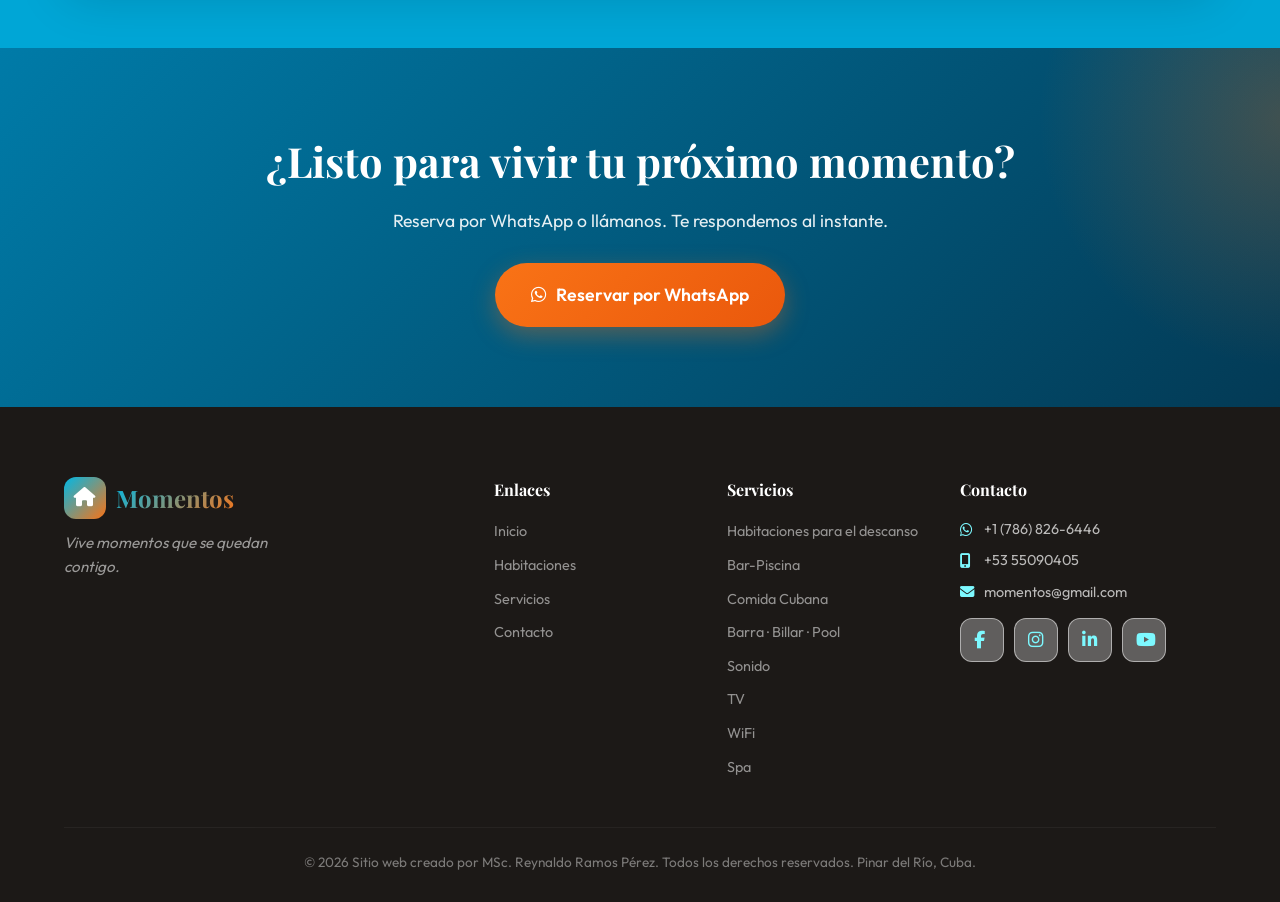
==== commit aca3e604: "vbcvbcv" ====
--- a/index.html
+++ b/index.html
@@ -75,46 +75,46 @@
         <p class="section-desc">Servicios pensados para que tu estancia sea inolvidable.</p>
       </div>
       <div class="amenities-grid">
-        <div class="amenity-card" data-aos="fade-up" data-aos-delay="50">
+        <a class="amenity-card" href="servicios.html#rooms" data-aos="fade-up" data-aos-delay="50">
+          <div class="amenity-icon"><i class="fas fa-bed"></i></div>
+          <h3>Habitaciones para el descanso</h3>
+          <p>Cómodas, frescas y listas para que descanses de verdad.</p>
+        </a>
+        <a class="amenity-card" href="servicios.html#bar" data-aos="fade-up" data-aos-delay="100">
           <div class="amenity-icon"><i class="fas fa-swimming-pool"></i></div>
-          <h3>Piscina</h3>
-          <p>Refréscate y relájate en nuestra piscina privada.</p>
-        </div>
-        <div class="amenity-card" data-aos="fade-up" data-aos-delay="100">
+          <h3>Bar-Piscina</h3>
+          <p>Cócteles y bebidas frías con los pies en el agua.</p>
+        </a>
+        <a class="amenity-card" href="servicios.html#food" data-aos="fade-up" data-aos-delay="150">
           <div class="amenity-icon"><i class="fas fa-utensils"></i></div>
-          <h3>Comidas</h3>
-          <p>Sabores caseros y menú variado a tu disposición.</p>
-        </div>
-        <div class="amenity-card" data-aos="fade-up" data-aos-delay="150">
-          <div class="amenity-icon"><i class="fas fa-glass-cheers"></i></div>
-          <h3>Bebidas</h3>
-          <p>Refrescos, cócteles y lo que prefieras, listos para ti.</p>
-        </div>
-        <div class="amenity-card" data-aos="fade-up" data-aos-delay="200">
-          <div class="amenity-icon"><i class="fas fa-snowflake"></i></div>
-          <h3>Aire Acondicionado</h3>
-          <p>Clima ideal en cada habitación, todo el año.</p>
-        </div>
-        <div class="amenity-card" data-aos="fade-up" data-aos-delay="250">
-          <div class="amenity-icon"><i class="fas fa-shower"></i></div>
-          <h3>Agua Caliente y Fría</h3>
-          <p>Baño completo con agua a la temperatura que elijas.</p>
-        </div>
-        <div class="amenity-card" data-aos="fade-up" data-aos-delay="300">
-          <div class="amenity-icon"><i class="fas fa-circle"></i></div>
-          <h3>Mesa de Billar</h3>
-          <p>Diversión y competencia en nuestra mesa de billar.</p>
-        </div>
-        <div class="amenity-card" data-aos="fade-up" data-aos-delay="350">
-          <div class="amenity-icon"><i class="fas fa-concierge-bell"></i></div>
-          <h3>Servicio de Habitaciones</h3>
-          <p>Atención personalizada cuando la necesites.</p>
-        </div>
-        <div class="amenity-card" data-aos="fade-up" data-aos-delay="400">
+          <h3>Comida Cubana</h3>
+          <p>Sazón criolla casera, abundante y con mucho sabor.</p>
+        </a>
+        <a class="amenity-card" href="servicios.html#pool" data-aos="fade-up" data-aos-delay="200">
+          <div class="amenity-icon"><i class="fas fa-bullseye"></i></div>
+          <h3>Barra · Billar · Pool</h3>
+          <p>Retos, risas y una barra lista para acompañarte.</p>
+        </a>
+        <a class="amenity-card" href="servicios.html#sound" data-aos="fade-up" data-aos-delay="250">
+          <div class="amenity-icon"><i class="fas fa-music"></i></div>
+          <h3>Sonido</h3>
+          <p>La música que pone el ritmo a tu estancia.</p>
+        </a>
+        <a class="amenity-card" href="servicios.html#tv" data-aos="fade-up" data-aos-delay="300">
+          <div class="amenity-icon"><i class="fas fa-tv"></i></div>
+          <h3>TV</h3>
+          <p>Deportes, películas y entretenimiento a tu manera.</p>
+        </a>
+        <a class="amenity-card" href="servicios.html#wifi" data-aos="fade-up" data-aos-delay="350">
+          <div class="amenity-icon"><i class="fas fa-wifi"></i></div>
+          <h3>WiFi</h3>
+          <p>Conectado siempre, sin perder ni un minuto de relax.</p>
+        </a>
+        <a class="amenity-card" href="servicios.html#spa" data-aos="fade-up" data-aos-delay="400">
           <div class="amenity-icon"><i class="fas fa-spa"></i></div>
           <h3>Spa</h3>
-          <p>Relájate, respira y renueva tu energía.</p>
-        </div>
+          <p>Desconecta, respira y renueva tu energía.</p>
+        </a>
       </div>
       <a class="spa-banner" href="servicios.html#spa" data-aos="fade-up"><img src="https://images.unsplash.com/photo-1544161515-4ab6ce6db874?w=1000&q=80" alt="Spa Momentos" loading="lazy" onerror="this.style.display='none'">
         <div class="spa-in"><span class="section-tag"><i class="fas fa-spa"></i> Spa</span><h3>Relájate en nuestro <span class="gradient-text">Spa</span></h3><p>Aromas, calma y bienestar. El regalo que tu cuerpo estaba esperando.</p><span class="btn btn-coral">Conocer el Spa <i class="fas fa-arrow-right"></i></span></div></a>
@@ -180,7 +180,7 @@
         </div>
         <div>
           <h4>Servicios</h4>
-          <ul><li><a href="servicios.html#bar">Bar-Piscina</a></li><li><a href="servicios.html#food">Comida Cubana</a></li><li><a href="servicios.html#pool">Barra · Billar · Pool</a></li><li><a href="servicios.html#sound">Sonido</a></li><li><a href="servicios.html#tv">TV</a></li><li><a href="servicios.html#wifi">WiFi</a></li><li><a href="servicios.html#spa">Spa</a></li></ul>
+          <ul><li><a href="servicios.html#rooms">Habitaciones para el descanso</a></li><li><a href="servicios.html#bar">Bar-Piscina</a></li><li><a href="servicios.html#food">Comida Cubana</a></li><li><a href="servicios.html#pool">Barra · Billar · Pool</a></li><li><a href="servicios.html#sound">Sonido</a></li><li><a href="servicios.html#tv">TV</a></li><li><a href="servicios.html#wifi">WiFi</a></li><li><a href="servicios.html#spa">Spa</a></li></ul>
         </div>
         <div class="footer-contact">
           <h4>Contacto</h4>
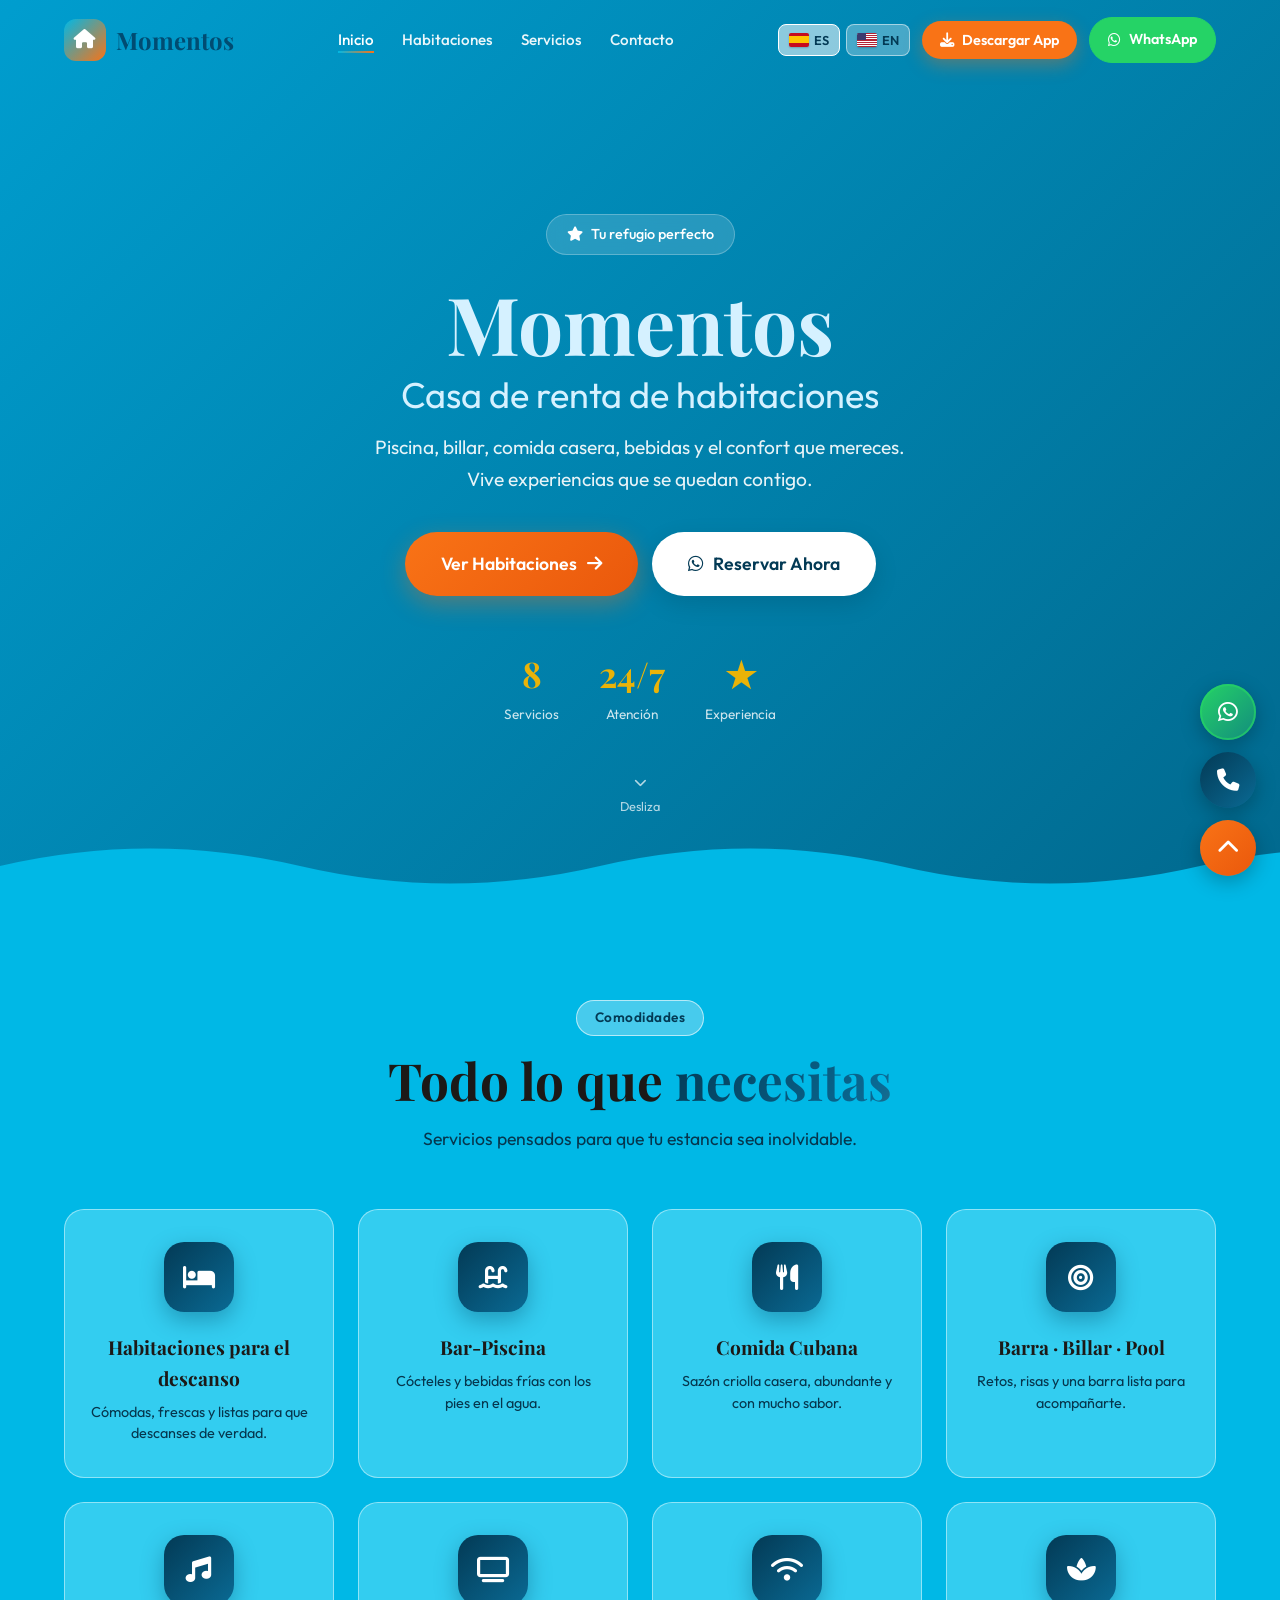
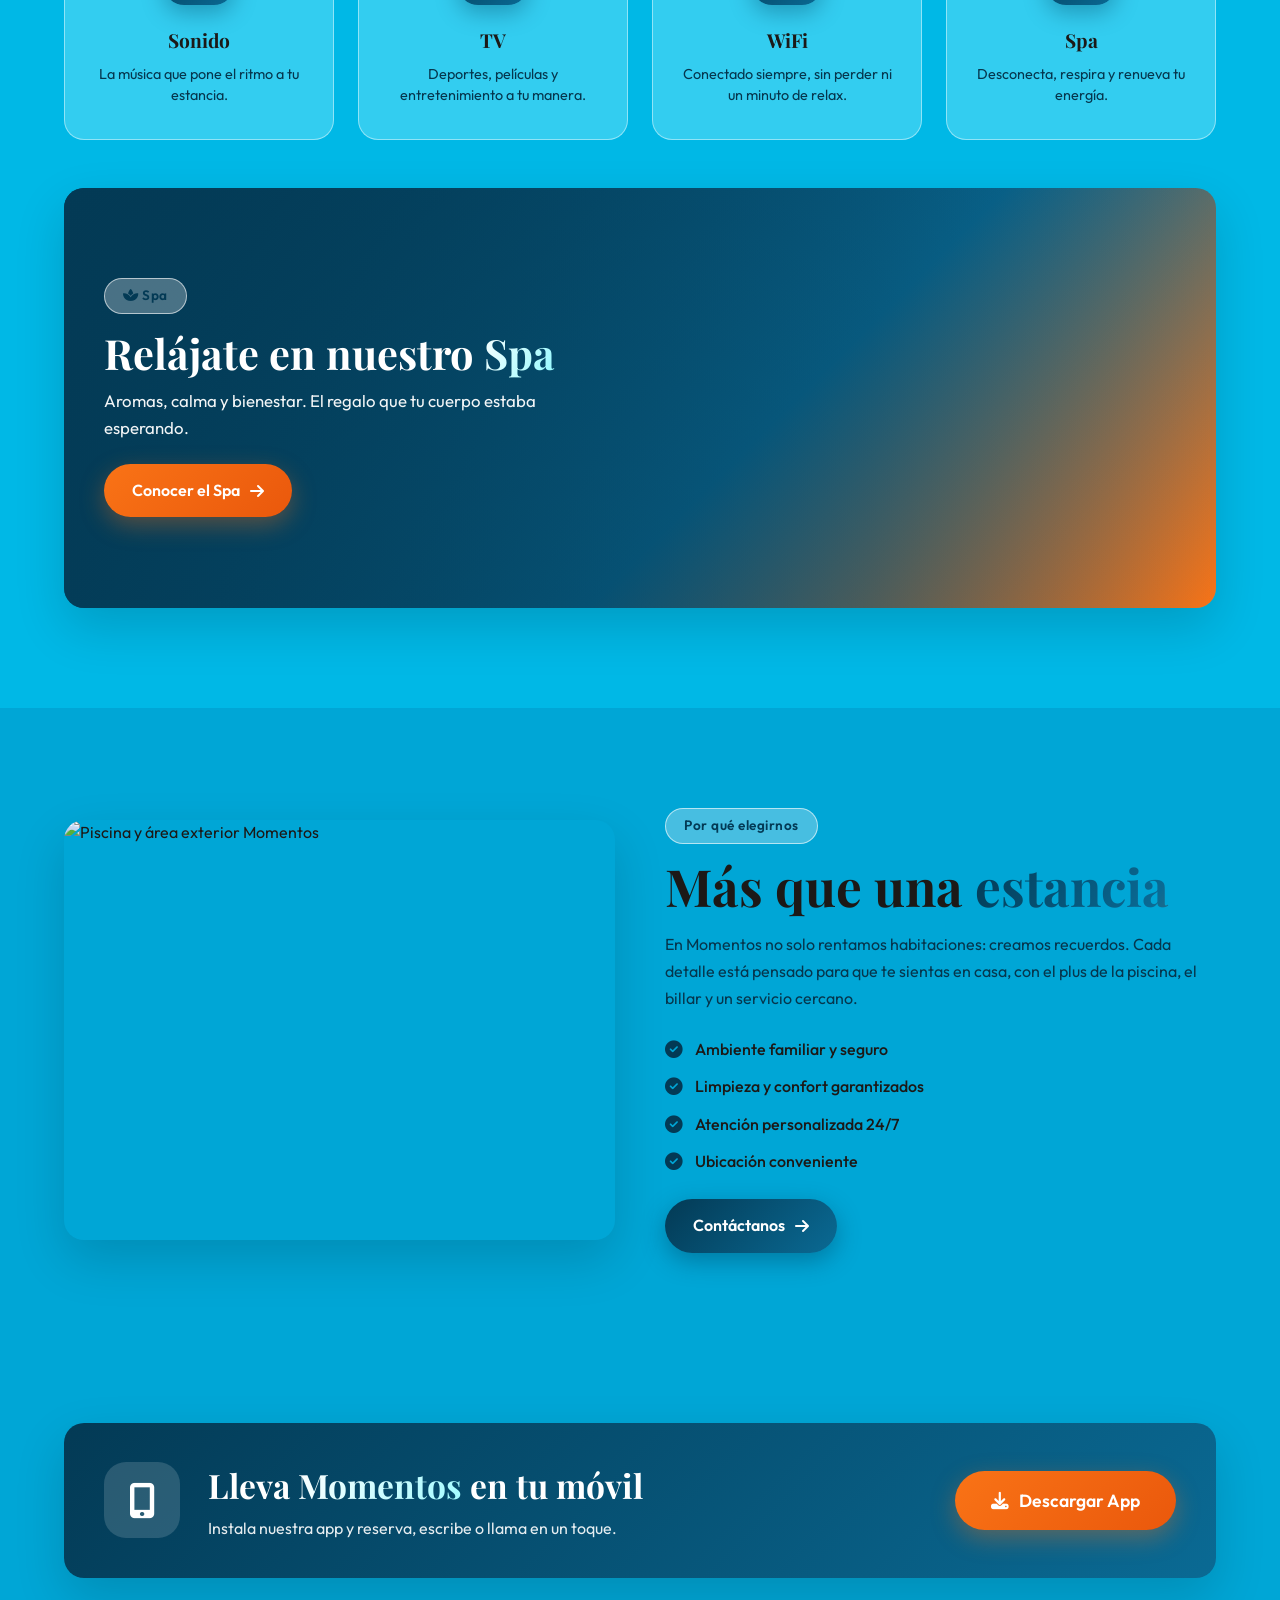
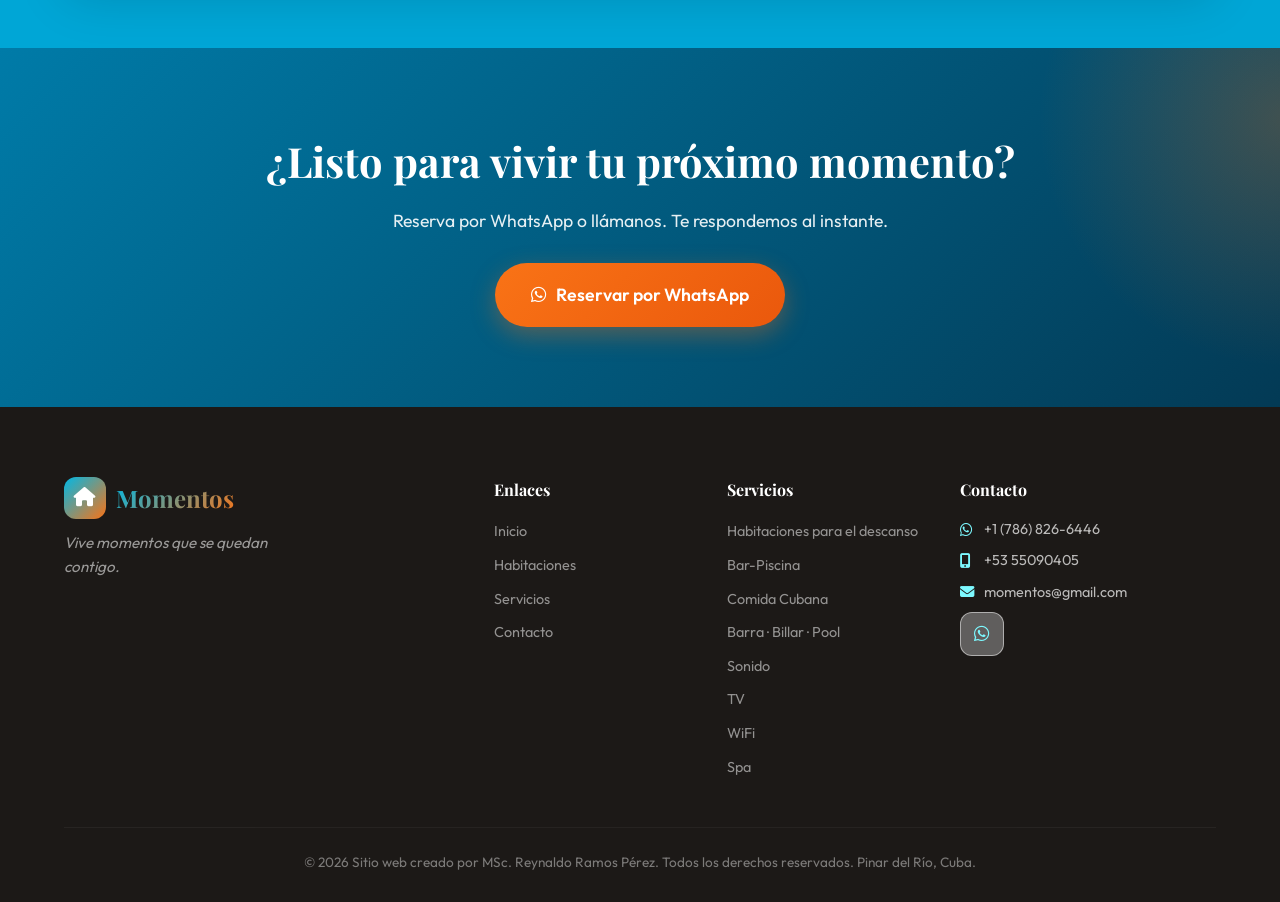
==== commit b4298d73: "rettete" ====
--- a/index.html
+++ b/index.html
@@ -6,9 +6,6 @@
   <meta name="description" content="Momentos — Casa de renta de habitaciones con piscina, billar, comida, bebidas y servicio completo. Reserva tu estancia perfecta. WhatsApp +1 (786) 826-6446">
   <meta name="keywords" content="casa de renta, habitaciones, piscina, hospedaje, Momentos, renta de habitaciones, Cuba, vacaciones">
   <meta name="author" content="Momentos">
-  <meta property="og:title" content="Momentos | Casa de Renta de Habitaciones">
-  <meta property="og:description" content="Vive momentos inolvidables. Piscina, billar, comida, aire acondicionado y más.">
-  <meta property="og:type" content="website">
   <title>Momentos | Casa de Renta de Habitaciones</title>
   <link rel="preconnect" href="https://fonts.googleapis.com">
   <link rel="preconnect" href="https://fonts.gstatic.com" crossorigin>
@@ -23,8 +20,140 @@
   <link rel="manifest" href="manifest.json">
   <link rel="icon" type="image/png" href="icons/icon-192.png">
   <link rel="apple-touch-icon" href="icons/icon-192.png">
+  <link rel="canonical" href="https://losramosdelrey.github.io/Momentos-de-Elizaberth/">
+  <link rel="alternate" hreflang="es" href="https://losramosdelrey.github.io/Momentos-de-Elizaberth/">
+  <link rel="alternate" hreflang="en" href="https://losramosdelrey.github.io/Momentos-de-Elizaberth/en/index.html">
+  <link rel="alternate" hreflang="x-default" href="https://losramosdelrey.github.io/Momentos-de-Elizaberth/">
+  <meta property="og:site_name" content="Momentos">
+  <meta property="og:type" content="website">
+  <meta property="og:title" content="Momentos | Casa de Renta de Habitaciones">
+  <meta property="og:description" content="Momentos — Casa de renta de habitaciones con piscina, billar, comida, bebidas y servicio completo. Reserva tu estancia perfecta. WhatsApp +1 (786) 826-6446">
+  <meta property="og:url" content="https://losramosdelrey.github.io/Momentos-de-Elizaberth/">
+  <meta property="og:image" content="https://losramosdelrey.github.io/Momentos-de-Elizaberth/img/og-cover.jpg">
+  <meta property="og:image:width" content="1200">
+  <meta property="og:image:height" content="630">
+  <meta property="og:image:alt" content="Momentos - Casa de renta de habitaciones">
+  <meta property="og:locale" content="es_LA">
+  <meta property="og:locale:alternate" content="en_US">
+  <meta name="twitter:card" content="summary_large_image">
+  <meta name="twitter:title" content="Momentos | Casa de Renta de Habitaciones">
+  <meta name="twitter:description" content="Momentos — Casa de renta de habitaciones con piscina, billar, comida, bebidas y servicio completo. Reserva tu estancia perfecta. WhatsApp +1 (786) 826-6446">
+  <meta name="twitter:image" content="https://losramosdelrey.github.io/Momentos-de-Elizaberth/img/og-cover.jpg">
+  <script type="application/ld+json">
+  {
+    "@context": "https://schema.org",
+    "@graph": [
+      {
+        "@type": "WebSite",
+        "@id": "https://losramosdelrey.github.io/Momentos-de-Elizaberth/#website",
+        "url": "https://losramosdelrey.github.io/Momentos-de-Elizaberth/",
+        "name": "Momentos",
+        "inLanguage": [
+          "es",
+          "en"
+        ]
+      },
+      {
+        "@type": "LodgingBusiness",
+        "@id": "https://losramosdelrey.github.io/Momentos-de-Elizaberth/#lodging",
+        "name": "Momentos",
+        "alternateName": [
+          "Momentos de Elizaberth",
+          "Momentos Casa de Renta"
+        ],
+        "description": "Casa de renta de habitaciones con piscina, bar, comida cubana, billar, sonido, TV, WiFi y spa en Pinar del Río, Cuba.",
+        "url": "https://losramosdelrey.github.io/Momentos-de-Elizaberth/",
+        "image": "https://losramosdelrey.github.io/Momentos-de-Elizaberth/img/og-cover.jpg",
+        "logo": "https://losramosdelrey.github.io/Momentos-de-Elizaberth/icons/icon-512.png",
+        "telephone": "+17868266446",
+        "email": "momentos@gmail.com",
+        "address": {
+          "@type": "PostalAddress",
+          "addressLocality": "Pinar del Río",
+          "addressCountry": "CU"
+        },
+        "geo": {
+          "@type": "GeoCoordinates",
+          "latitude": 22.413028,
+          "longitude": -83.707778
+        },
+        "hasMap": "https://www.google.com/maps?q=22.413028,-83.707778",
+        "availableLanguage": [
+          "Spanish",
+          "English"
+        ],
+        "contactPoint": [
+          {
+            "@type": "ContactPoint",
+            "contactType": "reservations",
+            "telephone": "+17868266446",
+            "availableLanguage": [
+              "Spanish",
+              "English"
+            ]
+          },
+          {
+            "@type": "ContactPoint",
+            "contactType": "customer service",
+            "telephone": "+5355090405",
+            "availableLanguage": [
+              "Spanish"
+            ]
+          }
+        ],
+        "amenityFeature": [
+          {
+            "@type": "LocationFeatureSpecification",
+            "name": "Habitaciones con aire acondicionado",
+            "value": true
+          },
+          {
+            "@type": "LocationFeatureSpecification",
+            "name": "Bar-Piscina",
+            "value": true
+          },
+          {
+            "@type": "LocationFeatureSpecification",
+            "name": "Comida cubana",
+            "value": true
+          },
+          {
+            "@type": "LocationFeatureSpecification",
+            "name": "Barra, billar y pool",
+            "value": true
+          },
+          {
+            "@type": "LocationFeatureSpecification",
+            "name": "Sonido",
+            "value": true
+          },
+          {
+            "@type": "LocationFeatureSpecification",
+            "name": "TV",
+            "value": true
+          },
+          {
+            "@type": "LocationFeatureSpecification",
+            "name": "WiFi",
+            "value": true
+          },
+          {
+            "@type": "LocationFeatureSpecification",
+            "name": "Spa",
+            "value": true
+          }
+        ],
+        "isPartOf": {
+          "@id": "https://losramosdelrey.github.io/Momentos-de-Elizaberth/#website"
+        }
+      }
+    ]
+  }
+  </script>
 </head>
 <body>
+  <a href="#main-content" class="skip-link">Saltar al contenido</a>
+
   <nav class="navbar" id="navbar">
     <div class="nav-container">
       <a href="index.html" class="logo">
@@ -36,19 +165,19 @@
         <li><a href="servicios.html" class="nav-link">Servicios</a></li>
         <li><a href="contacto.html" class="nav-link">Contacto</a></li>
       </ul>
-      <div style="display:flex;align-items:center;gap:12px;">
+      <div class="nav-actions">
         <div class="lang-switcher">
           <a href="index.html" class="lang-btn active" title="Español"><span class="flag-es"></span> ES</a>
           <a href="en/index.html" class="lang-btn" title="English"><span class="flag-us"></span> EN</a>
         </div>
         <button type="button" class="nav-app" data-install aria-label="Descargar App"><i class="fas fa-download"></i><span>Descargar App</span></button>
-        <a href="https://wa.me/17868266446" target="_blank" rel="noopener" class="nav-cta"><i class="fab fa-whatsapp"></i> WhatsApp</a>
+        <a href="https://wa.me/17868266446?text=%C2%A1Hola%20Momentos%21%20%F0%9F%91%8B%20Me%20encantar%C3%ADa%20conocer%20m%C3%A1s%20sobre%20su%20casa%20de%20renta.%20%C2%BFMe%20pueden%20ayudar%20a%20planear%20una%20estancia%20inolvidable%3F" target="_blank" rel="noopener" class="nav-cta"><i class="fab fa-whatsapp"></i> WhatsApp</a>
       </div>
       <button class="hamburger" id="hamburger" aria-label="Menú"><span></span><span></span><span></span></button>
     </div>
   </nav>
 
-  <section class="hero">
+  <section id="main-content" class="hero">
     <div class="hero-bg"></div>
     <div class="hero-content" data-aos="fade-up">
       <div class="hero-badge"><i class="fas fa-star"></i> Tu refugio perfecto</div>
@@ -56,7 +185,7 @@
       <p class="hero-desc">Piscina, billar, comida casera, bebidas y el confort que mereces. Vive experiencias que se quedan contigo.</p>
       <div class="hero-buttons">
         <a href="habitaciones.html" class="btn btn-coral btn-lg"><span>Ver Habitaciones</span><i class="fas fa-arrow-right"></i></a>
-        <a href="https://wa.me/17868266446?text=Hola%20Momentos,%20quiero%20reservar" target="_blank" class="btn btn-white btn-lg"><i class="fab fa-whatsapp"></i><span>Reservar Ahora</span></a>
+        <a href="https://wa.me/17868266446?text=%C2%A1Hola%20Momentos%21%20%F0%9F%8F%A0%20Quiero%20reservar%20una%20estancia%20especial.%20%C2%BFMe%20ayudan%20a%20encontrar%20las%20fechas%20perfectas%3F" target="_blank" rel="noopener" class="btn btn-white btn-lg"><i class="fab fa-whatsapp"></i><span>Reservar Ahora</span></a>
       </div>
       <div class="hero-stats">
         <div class="stat"><span class="stat-num">8</span><span class="stat-label">Servicios</span></div>
@@ -155,7 +284,7 @@
       <div class="cta-content" data-aos="zoom-in">
         <h2>¿Listo para vivir tu próximo momento?</h2>
         <p>Reserva por WhatsApp o llámanos. Te respondemos al instante.</p>
-        <a href="https://wa.me/17868266446?text=Hola%20Momentos,%20quiero%20hacer%20una%20reserva" target="_blank" class="btn btn-coral btn-lg">
+        <a href="https://wa.me/17868266446?text=%C2%A1Hola%20Momentos%21%20%F0%9F%8F%A0%20Quiero%20reservar%20una%20estancia%20especial.%20%C2%BFMe%20ayudan%20a%20encontrar%20las%20fechas%20perfectas%3F" target="_blank" rel="noopener" class="btn btn-coral btn-lg">
           <i class="fab fa-whatsapp"></i> Reservar por WhatsApp
         </a>
       </div>
@@ -187,11 +316,8 @@
           <p><i class="fab fa-whatsapp"></i> +1 (786) 826-6446</p>
           <p><i class="fas fa-mobile-alt"></i> +53 55090405</p>
           <p><i class="fas fa-envelope"></i> momentos@gmail.com</p>
-          <div class="social-links" style="margin-top:14px;">
-            <a href="#" class="social-link" aria-label="Facebook"><i class="fab fa-facebook-f"></i></a>
-            <a href="#" class="social-link" aria-label="Instagram"><i class="fab fa-instagram"></i></a>
-            <a href="#" class="social-link" aria-label="LinkedIn"><i class="fab fa-linkedin-in"></i></a>
-            <a href="#" class="social-link" aria-label="YouTube"><i class="fab fa-youtube"></i></a>
+          <div class="social-links">
+            <a href="https://wa.me/17868266446?text=%C2%A1Hola%20Momentos%21%20%F0%9F%98%8A%20Vi%20su%20sitio%20web%20y%20me%20gustar%C3%ADa%20m%C3%A1s%20informaci%C3%B3n.%20%C2%A1Gracias%21" class="social-link" aria-label="WhatsApp" target="_blank" rel="noopener"><i class="fab fa-whatsapp"></i></a>
           </div>
         </div>
       </div>
@@ -202,7 +328,7 @@
   </footer>
 
   <div class="float-btns">
-    <a href="https://wa.me/17868266446" target="_blank" class="float-btn float-wa" aria-label="WhatsApp"><i class="fab fa-whatsapp"></i></a>
+    <a href="https://wa.me/17868266446?text=%C2%A1Hola%20Momentos%21%20%E2%9C%A8%20Estoy%20interesado%20en%20vivir%20una%20experiencia%20%C3%BAnica%20con%20ustedes.%20%C2%BFTienen%20disponibilidad%3F" target="_blank" rel="noopener" class="float-btn float-wa" aria-label="WhatsApp"><i class="fab fa-whatsapp"></i></a>
     <a href="tel:+5355090405" class="float-btn float-call" aria-label="Llamar"><i class="fas fa-phone"></i></a>
     <button class="float-btn float-top" id="back-top" aria-label="Volver arriba"><i class="fas fa-chevron-up"></i></button>
   </div>
--- a/css/styles.css
+++ b/css/styles.css
@@ -673,3 +673,50 @@
 .c-ice { color:#b5e5fd; -webkit-text-fill-color:#b5e5fd; text-shadow:0 2px 12px rgba(3,58,85,.35); }
 .hero-title, .hero-title span { color:#d5f1ff; opacity:1; }
 .spa-banner { min-height:420px; }
+
+/* ===== Correcciones diseñador profesional (Oct 2026) ===== */
+.skip-link {
+  position: absolute;
+  top: -100px;
+  left: 16px;
+  z-index: 10000;
+  background: var(--teal-dark, #007ba8);
+  color: #fff;
+  padding: 12px 20px;
+  border-radius: 0 0 10px 10px;
+  font-weight: 600;
+  font-size: 0.9rem;
+  transition: top 0.2s ease;
+}
+.skip-link:focus {
+  top: 0;
+  outline: 3px solid var(--coral, #f97316);
+  outline-offset: 2px;
+}
+.nav-actions {
+  display: flex;
+  align-items: center;
+  gap: 12px;
+}
+.social-links a[href="#"],
+.social-links a[href=""] {
+  opacity: 0.45;
+  pointer-events: none;
+  cursor: default;
+}
+.price-note {
+  display: block;
+  font-size: 0.75rem;
+  color: var(--text-muted, #78716c);
+  font-weight: 400;
+  margin-top: 2px;
+}
+.room-price .price {
+  display: flex;
+  flex-direction: column;
+  align-items: flex-start;
+  line-height: 1.2;
+}
+@media (max-width: 480px) {
+  .nav-actions { gap: 6px; }
+}
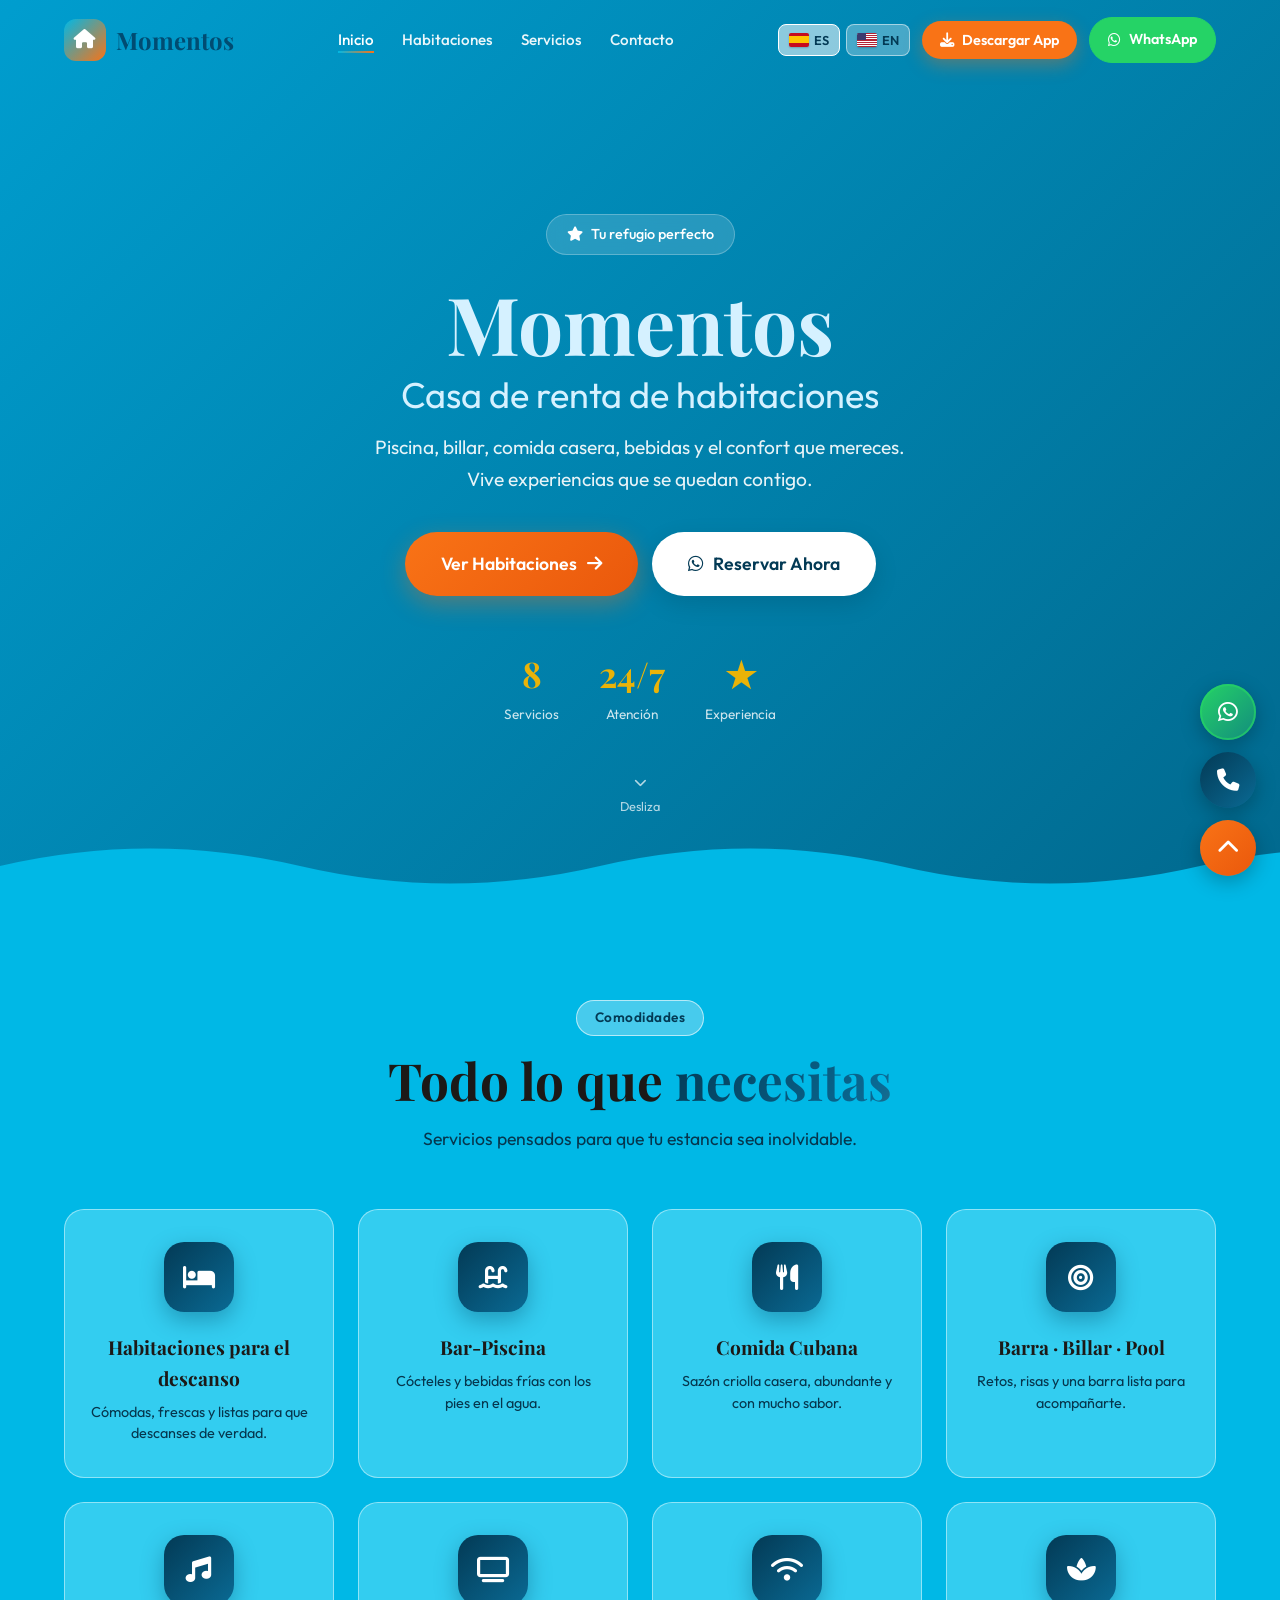
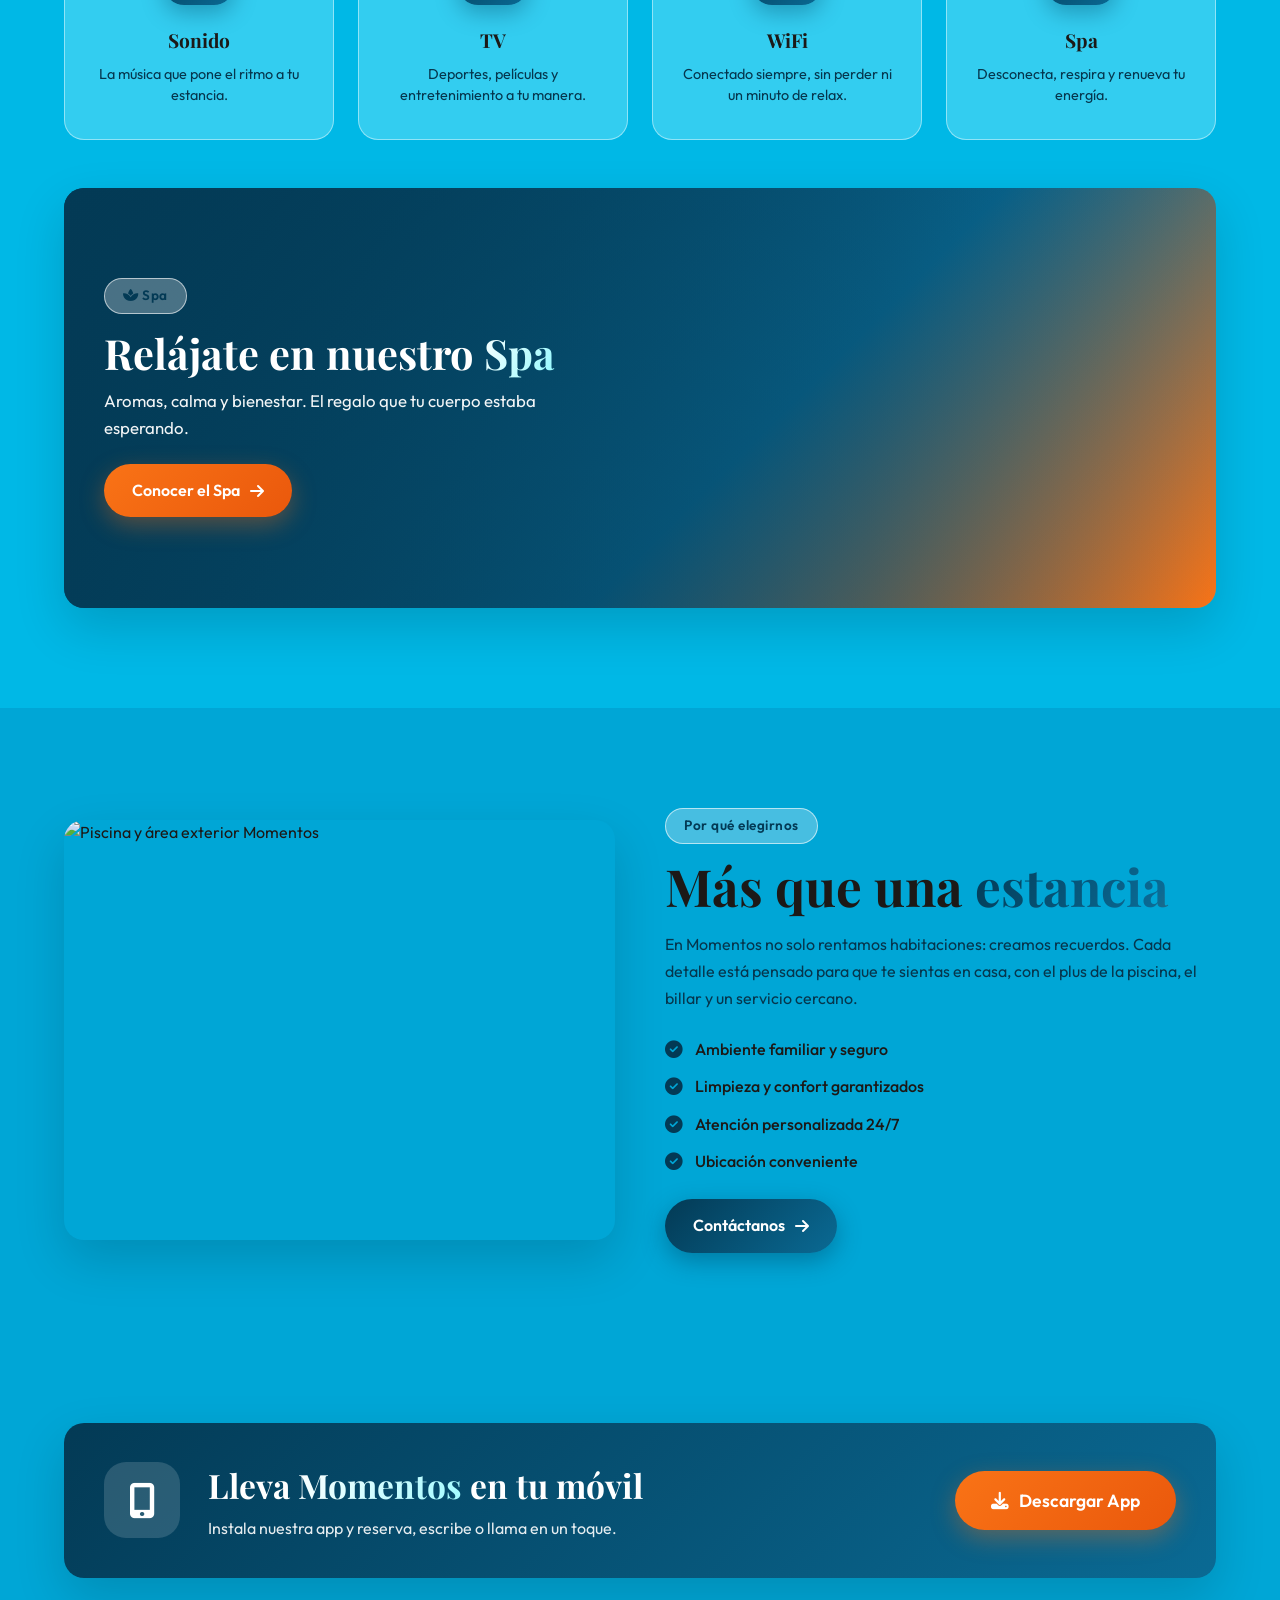
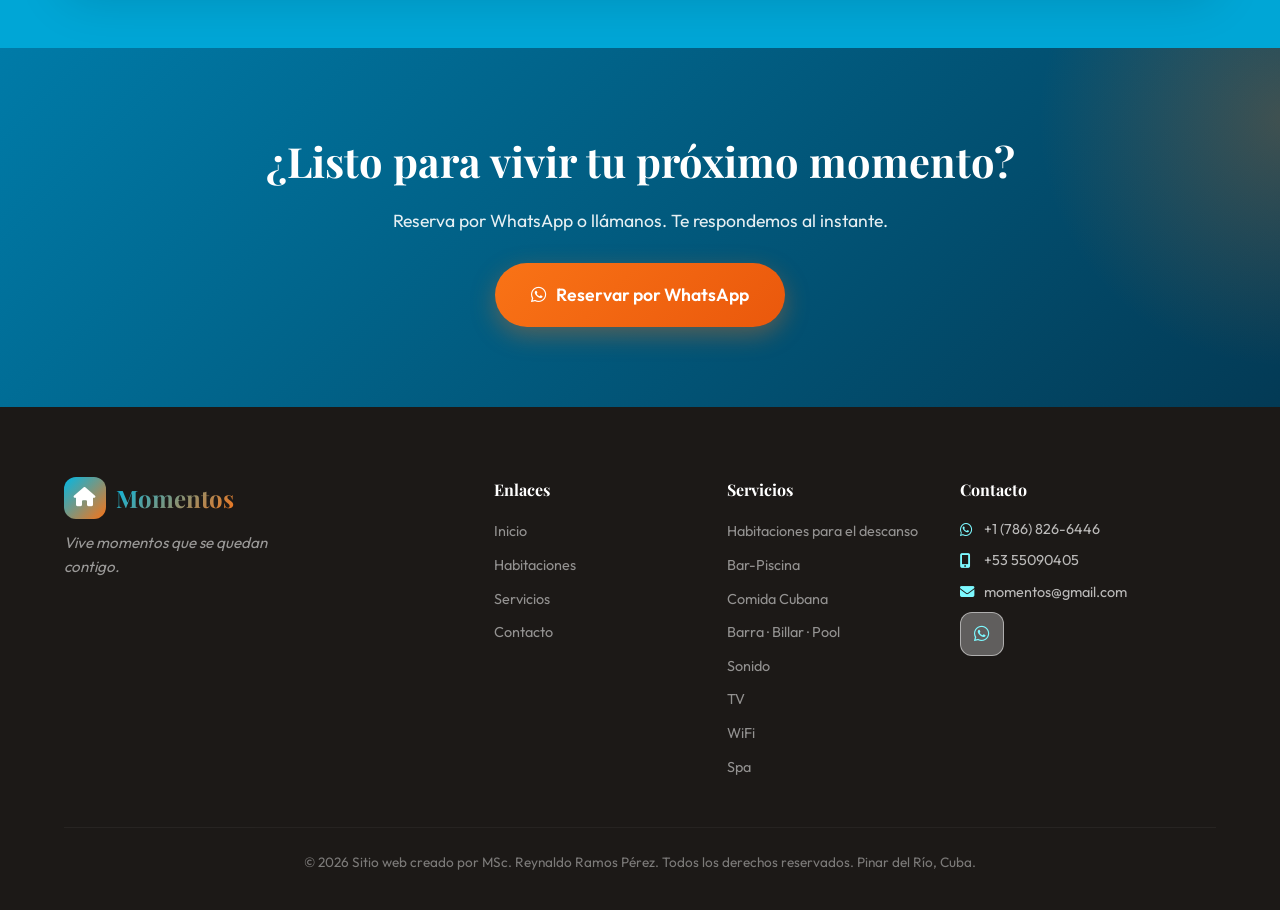
==== commit 8d1d27f0: "dfdsft66" ====
--- a/index.html
+++ b/index.html
@@ -2,7 +2,7 @@
 <html lang="es">
 <head>
   <meta charset="UTF-8">
-  <meta name="viewport" content="width=device-width, initial-scale=1.0">
+  <meta name="viewport" content="width=device-width, initial-scale=1.0, viewport-fit=cover">
   <meta name="description" content="Momentos — Casa de renta de habitaciones con piscina, billar, comida, bebidas y servicio completo. Reserva tu estancia perfecta. WhatsApp +1 (786) 826-6446">
   <meta name="keywords" content="casa de renta, habitaciones, piscina, hospedaje, Momentos, renta de habitaciones, Cuba, vacaciones">
   <meta name="author" content="Momentos">
@@ -16,10 +16,15 @@
   <link href="https://unpkg.com/aos@2.3.1/dist/aos.css" rel="stylesheet">
   <link rel="preload" as="image" href="https://images.unsplash.com/photo-1571896349842-33c89424de2d?w=1400&q=75" fetchpriority="high">
   <link rel="stylesheet" href="css/styles.css">
+    <meta name="apple-mobile-web-app-capable" content="yes">
+  <meta name="mobile-web-app-capable" content="yes">
+  <meta name="apple-mobile-web-app-status-bar-style" content="default">
+  <meta name="apple-mobile-web-app-title" content="Momentos">
+  <meta name="format-detection" content="telephone=no">
   <meta name="theme-color" content="#00b8e6">
   <link rel="manifest" href="manifest.json">
   <link rel="icon" type="image/png" href="icons/icon-192.png">
-  <link rel="apple-touch-icon" href="icons/icon-192.png">
+  <link rel="apple-touch-icon" sizes="180x180" href="icons/apple-touch-icon.png">
   <link rel="canonical" href="https://losramosdelrey.github.io/Momentos-de-Elizaberth/">
   <link rel="alternate" hreflang="es" href="https://losramosdelrey.github.io/Momentos-de-Elizaberth/">
   <link rel="alternate" hreflang="en" href="https://losramosdelrey.github.io/Momentos-de-Elizaberth/en/index.html">
--- a/css/styles.css
+++ b/css/styles.css
@@ -720,3 +720,22 @@
 @media (max-width: 480px) {
   .nav-actions { gap: 6px; }
 }
+
+/* ===== Ajustes iPhone / Safari iOS ===== */
+html { -webkit-text-size-adjust:100%; text-size-adjust:100%; }
+a, button { -webkit-tap-highlight-color:rgba(0,184,230,.18); }
+.navbar.scrolled, .nav-links, .install-modal, .hero-stats-card { -webkit-backdrop-filter:blur(14px); }
+.form-group input, .form-group textarea, .form-group select { -webkit-appearance:none; border-radius:12px; }
+/* Altura real en Safari (la barra de direcciones ya no recorta el hero ni el menú) */
+@supports (height:100svh) { .hero { min-height:100svh; } }
+@media (max-width:768px) {
+  @supports (height:100dvh) { .nav-links { height:100dvh; } }
+  .nav-links { padding-bottom:calc(40px + env(safe-area-inset-bottom,0px)); overflow-y:auto; -webkit-overflow-scrolling:touch; }
+  .hamburger { width:44px; height:44px; padding:9px 9px; justify-content:center; box-sizing:border-box; }
+}
+/* Zonas seguras: notch en horizontal y barra inferior */
+.nav-container { padding-left:max(24px, env(safe-area-inset-left,0px)); padding-right:max(24px, env(safe-area-inset-right,0px)); }
+@media (max-width:768px) { .nav-container { padding-left:max(16px, env(safe-area-inset-left,0px)); padding-right:max(16px, env(safe-area-inset-right,0px)); } }
+.float-btns { bottom:calc(24px + env(safe-area-inset-bottom,0px)); right:calc(24px + env(safe-area-inset-right,0px)); }
+@media (max-width:480px) { .float-btns { bottom:calc(16px + env(safe-area-inset-bottom,0px)); right:calc(16px + env(safe-area-inset-right,0px)); } }
+.footer-bottom { padding-bottom:calc(8px + env(safe-area-inset-bottom,0px)); }
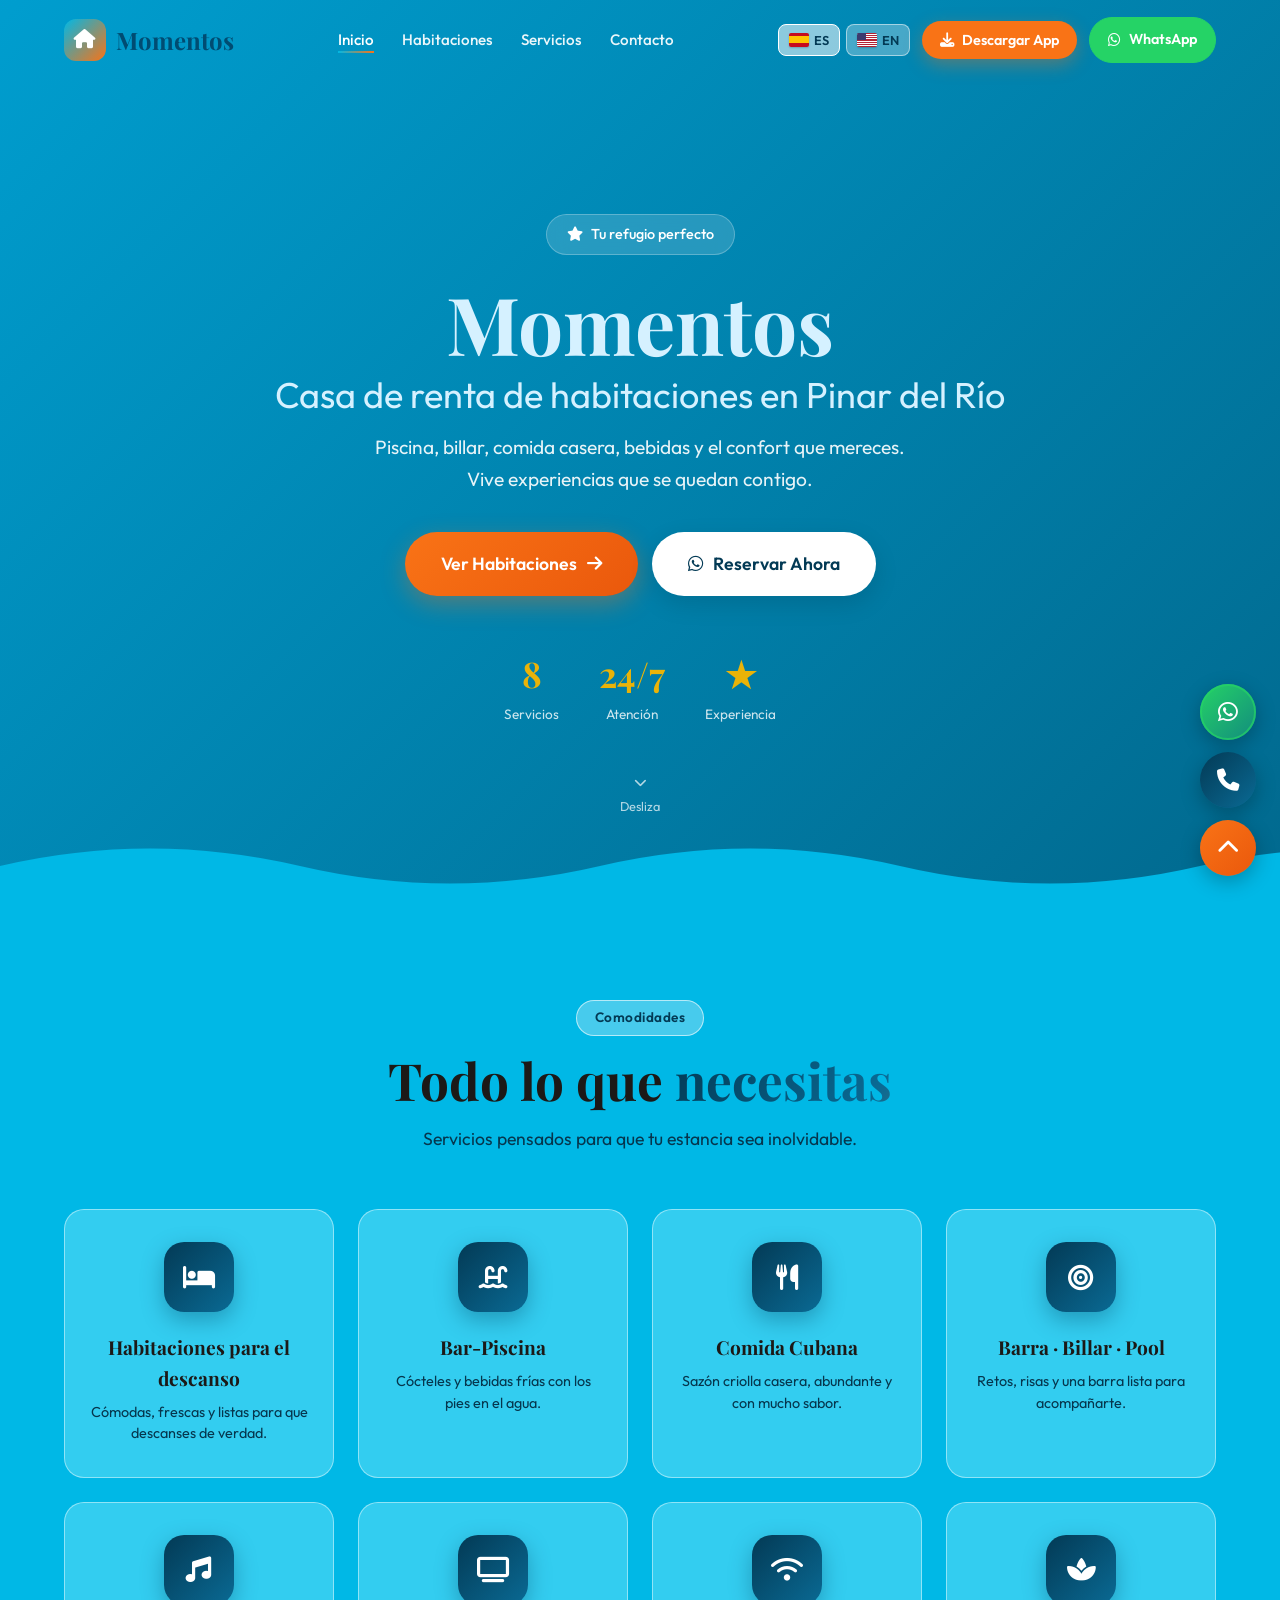
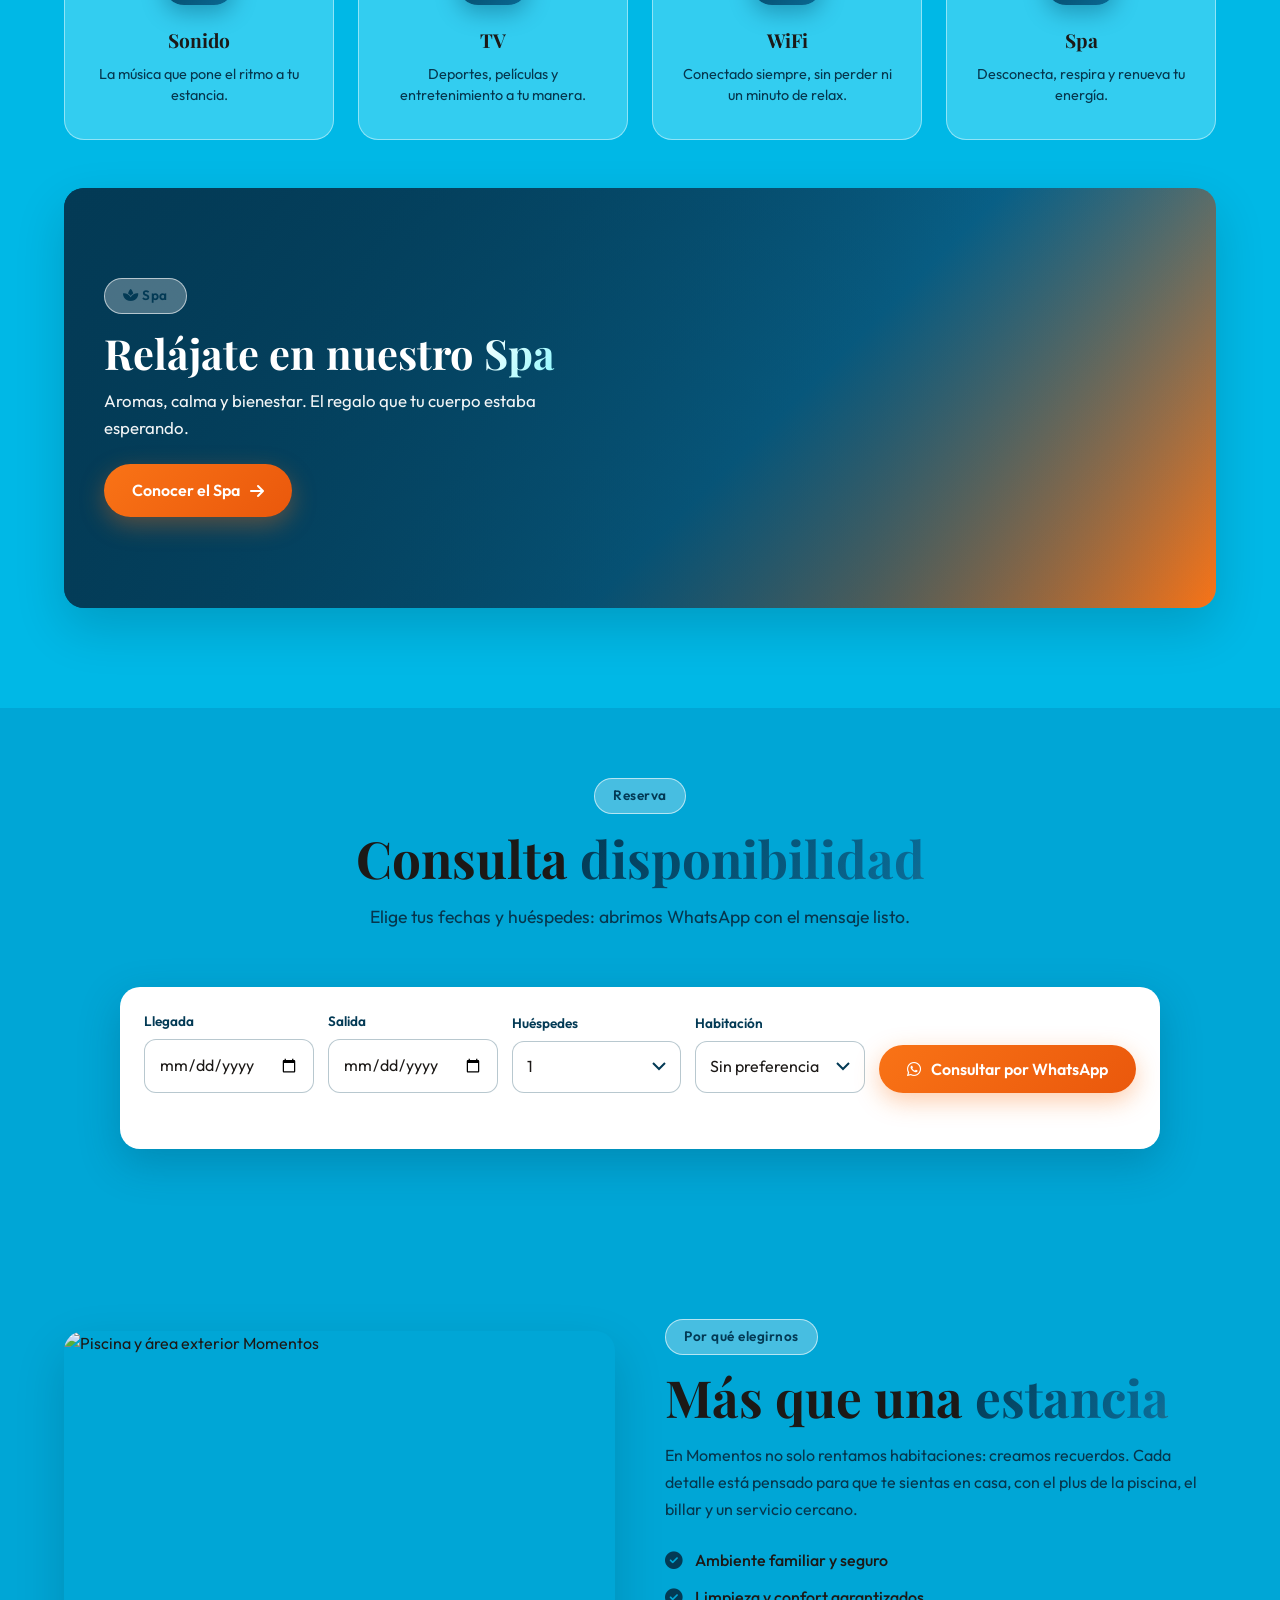
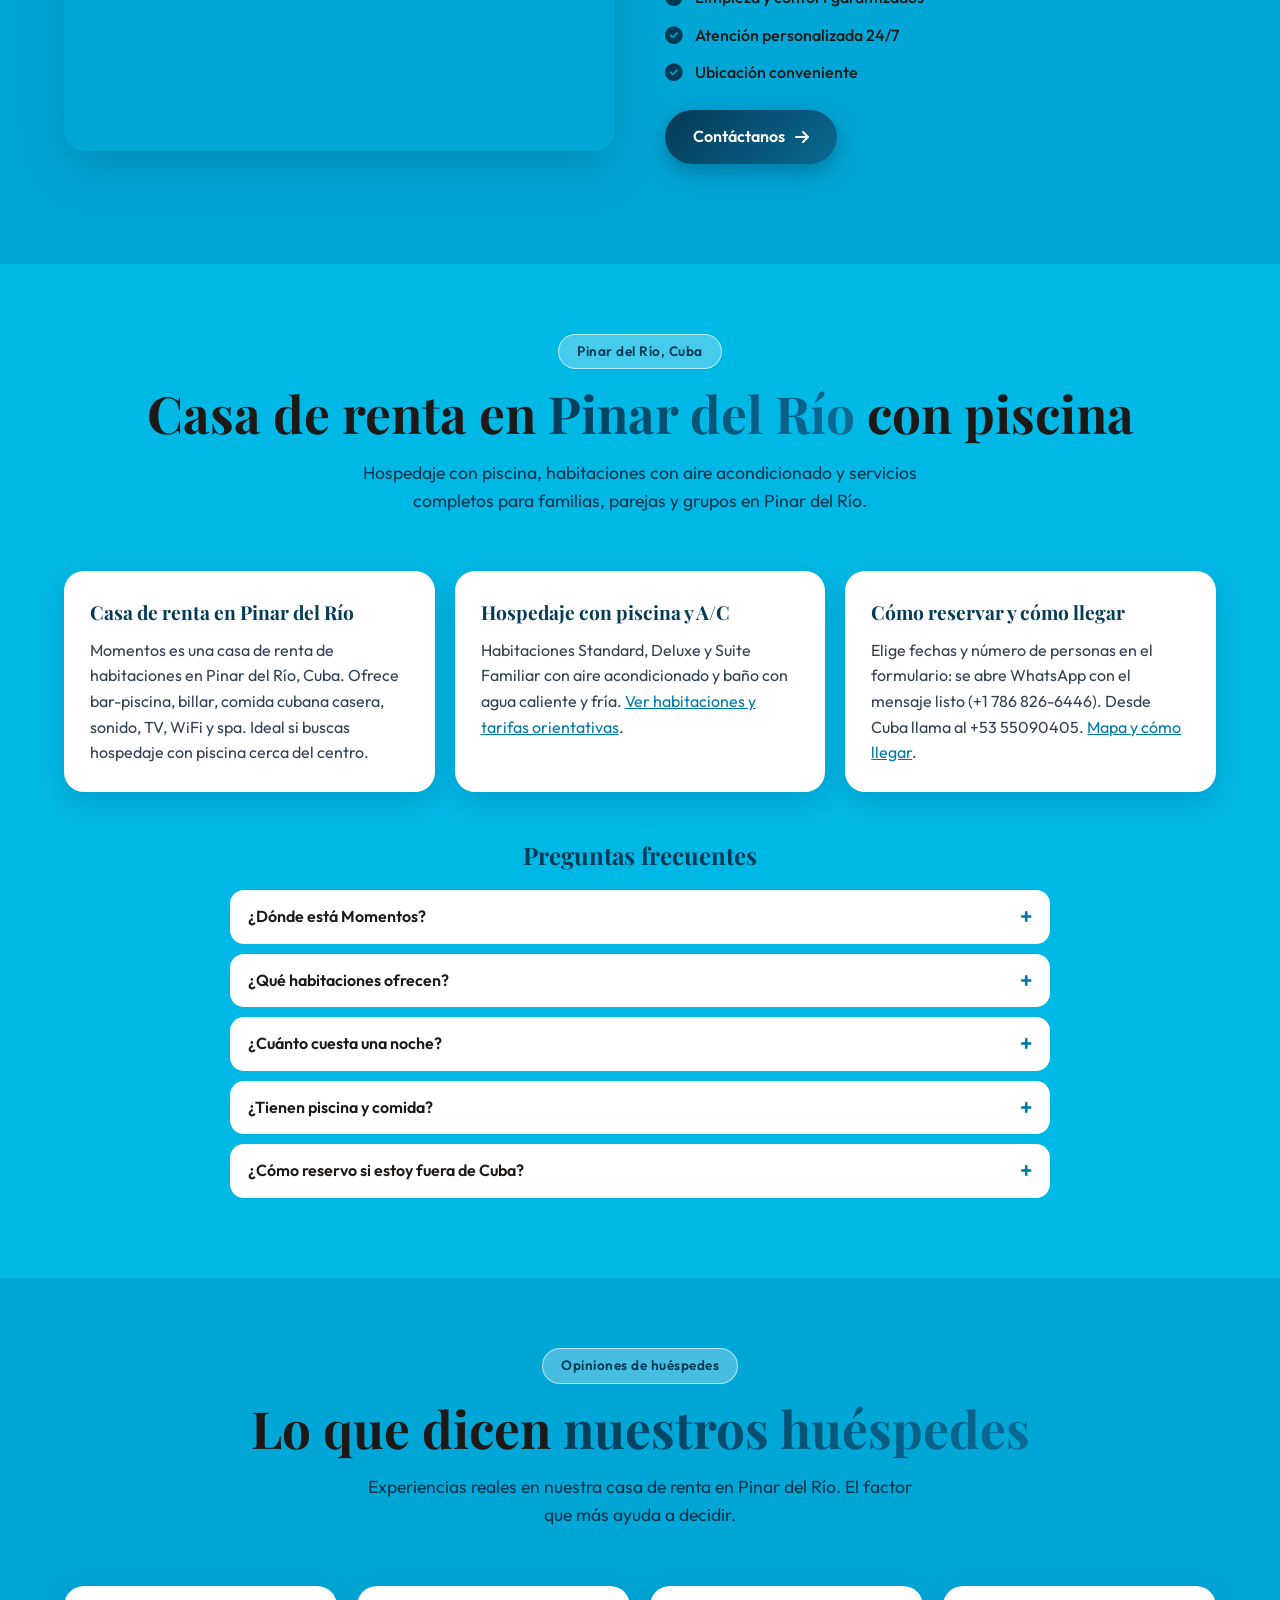
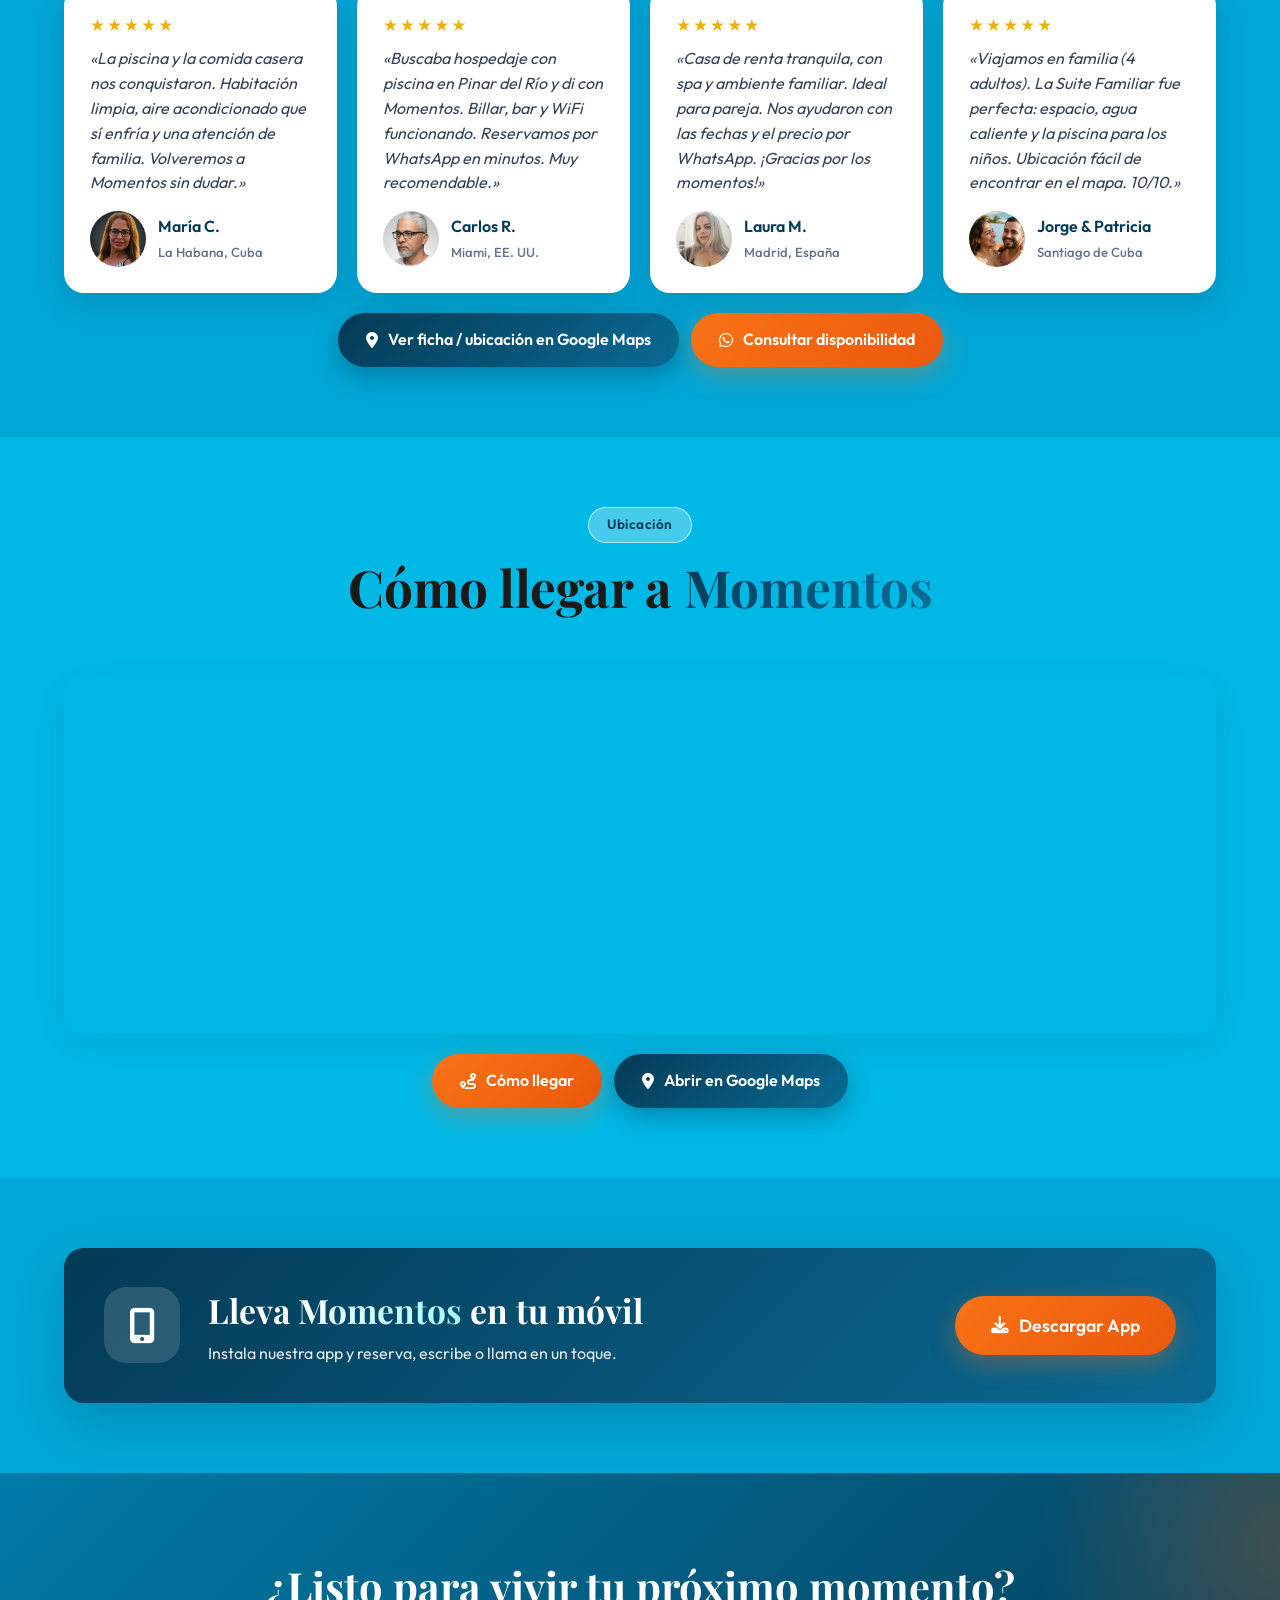
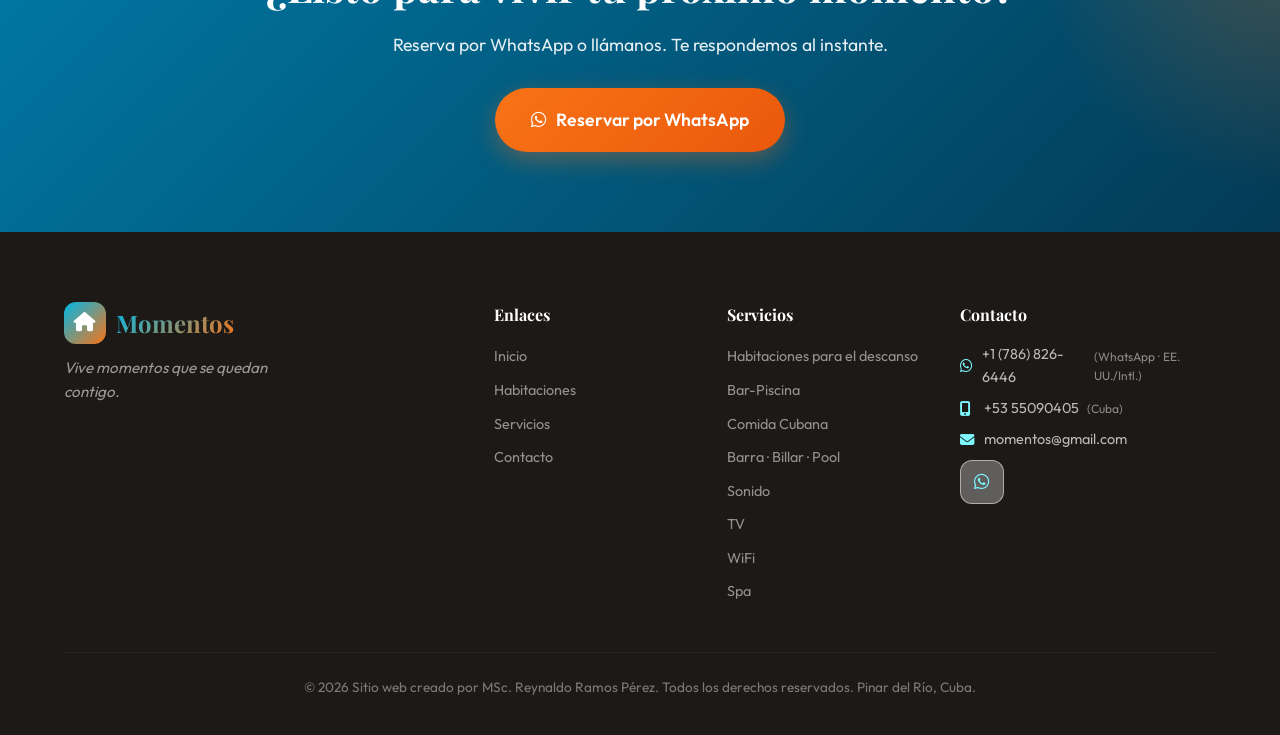
==== commit 0f4e1edb: "vfd333" ====
--- a/index.html
+++ b/index.html
@@ -3,18 +3,18 @@
 <head>
   <meta charset="UTF-8">
   <meta name="viewport" content="width=device-width, initial-scale=1.0, viewport-fit=cover">
-  <meta name="description" content="Momentos — Casa de renta de habitaciones con piscina, billar, comida, bebidas y servicio completo. Reserva tu estancia perfecta. WhatsApp +1 (786) 826-6446">
+  <meta name="description" content="Casa de renta en Pinar del Río, Cuba: habitaciones con aire acondicionado, piscina, billar, comida cubana y spa. Consulta fechas por WhatsApp.">
   <meta name="keywords" content="casa de renta, habitaciones, piscina, hospedaje, Momentos, renta de habitaciones, Cuba, vacaciones">
   <meta name="author" content="Momentos">
-  <title>Momentos | Casa de Renta de Habitaciones</title>
+  <title>Casa de Renta en Pinar del Río con Piscina | Momentos</title>
   <link rel="preconnect" href="https://fonts.googleapis.com">
   <link rel="preconnect" href="https://fonts.gstatic.com" crossorigin>
   <link rel="preconnect" href="https://images.unsplash.com" crossorigin>
   <link rel="preconnect" href="https://cdnjs.cloudflare.com" crossorigin>
-  <link href="https://fonts.googleapis.com/css2?family=Playfair+Display:wght@500;600;700&family=Outfit:wght@300;400;500;600;700&display=swap" rel="stylesheet">
-  <link rel="stylesheet" href="https://cdnjs.cloudflare.com/ajax/libs/font-awesome/6.5.1/css/all.min.css">
+  <link rel="stylesheet" href="https://fonts.googleapis.com/css2?family=Playfair+Display:wght@500;600;700&family=Outfit:wght@300;400;500;600;700&display=swap" media="print" onload="this.media='all'"><noscript><link rel="stylesheet" href="https://fonts.googleapis.com/css2?family=Playfair+Display:wght@500;600;700&family=Outfit:wght@300;400;500;600;700&display=swap"></noscript>
+  <link rel="stylesheet" href="https://cdnjs.cloudflare.com/ajax/libs/font-awesome/6.5.1/css/all.min.css" media="print" onload="this.media='all'"><noscript><link rel="stylesheet" href="https://cdnjs.cloudflare.com/ajax/libs/font-awesome/6.5.1/css/all.min.css"></noscript>
   <link href="https://unpkg.com/aos@2.3.1/dist/aos.css" rel="stylesheet">
-  <link rel="preload" as="image" href="https://images.unsplash.com/photo-1571896349842-33c89424de2d?w=1400&q=75" fetchpriority="high">
+  <link rel="preload" as="image" href="https://images.unsplash.com/photo-1571896349842-33c89424de2d?w=1400&q=75&auto=format" fetchpriority="high">
   <link rel="stylesheet" href="css/styles.css">
     <meta name="apple-mobile-web-app-capable" content="yes">
   <meta name="mobile-web-app-capable" content="yes">
@@ -31,8 +31,8 @@
   <link rel="alternate" hreflang="x-default" href="https://losramosdelrey.github.io/Momentos-de-Elizaberth/">
   <meta property="og:site_name" content="Momentos">
   <meta property="og:type" content="website">
-  <meta property="og:title" content="Momentos | Casa de Renta de Habitaciones">
-  <meta property="og:description" content="Momentos — Casa de renta de habitaciones con piscina, billar, comida, bebidas y servicio completo. Reserva tu estancia perfecta. WhatsApp +1 (786) 826-6446">
+  <meta property="og:title" content="Casa de Renta en Pinar del Río con Piscina | Momentos">
+  <meta property="og:description" content="Casa de renta en Pinar del Río, Cuba: habitaciones con aire acondicionado, piscina, billar, comida cubana y spa. Consulta fechas por WhatsApp.">
   <meta property="og:url" content="https://losramosdelrey.github.io/Momentos-de-Elizaberth/">
   <meta property="og:image" content="https://losramosdelrey.github.io/Momentos-de-Elizaberth/img/og-cover.jpg">
   <meta property="og:image:width" content="1200">
@@ -41,8 +41,8 @@
   <meta property="og:locale" content="es_LA">
   <meta property="og:locale:alternate" content="en_US">
   <meta name="twitter:card" content="summary_large_image">
-  <meta name="twitter:title" content="Momentos | Casa de Renta de Habitaciones">
-  <meta name="twitter:description" content="Momentos — Casa de renta de habitaciones con piscina, billar, comida, bebidas y servicio completo. Reserva tu estancia perfecta. WhatsApp +1 (786) 826-6446">
+  <meta name="twitter:title" content="Casa de Renta en Pinar del Río con Piscina | Momentos">
+  <meta name="twitter:description" content="Casa de renta en Pinar del Río, Cuba: habitaciones con aire acondicionado, piscina, billar, comida cubana y spa. Consulta fechas por WhatsApp.">
   <meta name="twitter:image" content="https://losramosdelrey.github.io/Momentos-de-Elizaberth/img/og-cover.jpg">
   <script type="application/ld+json">
   {
@@ -155,6 +155,55 @@
     ]
   }
   </script>
+<script type="application/ld+json">
+{
+  "@context": "https://schema.org",
+  "@type": "FAQPage",
+  "inLanguage": "es",
+  "mainEntity": [
+    {
+      "@type": "Question",
+      "name": "¿Dónde está Momentos?",
+      "acceptedAnswer": {
+        "@type": "Answer",
+        "text": "Momentos está en Pinar del Río, Cuba (Plus Code C77R+4VX). Usa el botón «Cómo llegar» de esta página para abrir la ruta en Google Maps."
+      }
+    },
+    {
+      "@type": "Question",
+      "name": "¿Qué habitaciones ofrecen?",
+      "acceptedAnswer": {
+        "@type": "Answer",
+        "text": "Tenemos habitaciones Standard, Deluxe y Suite Familiar, con aire acondicionado y baño con agua caliente y fría."
+      }
+    },
+    {
+      "@type": "Question",
+      "name": "¿Cuánto cuesta una noche?",
+      "acceptedAnswer": {
+        "@type": "Answer",
+        "text": "El precio depende de la habitación y de las fechas. Escríbenos por WhatsApp y te respondemos con la tarifa y la disponibilidad."
+      }
+    },
+    {
+      "@type": "Question",
+      "name": "¿Tienen piscina y comida?",
+      "acceptedAnswer": {
+        "@type": "Answer",
+        "text": "Sí. Contamos con bar-piscina, comida cubana casera, billar, sonido, TV, WiFi y spa."
+      }
+    },
+    {
+      "@type": "Question",
+      "name": "¿Cómo reservo si estoy fuera de Cuba?",
+      "acceptedAnswer": {
+        "@type": "Answer",
+        "text": "Elige tus fechas y huéspedes en el formulario de reserva o escríbenos por WhatsApp al +1 (786) 826-6446."
+      }
+    }
+  ]
+}
+</script>
 </head>
 <body>
   <a href="#main-content" class="skip-link">Saltar al contenido</a>
@@ -186,7 +235,7 @@
     <div class="hero-bg"></div>
     <div class="hero-content" data-aos="fade-up">
       <div class="hero-badge"><i class="fas fa-star"></i> Tu refugio perfecto</div>
-      <h1 class="hero-title">Momentos<span>Casa de renta de habitaciones</span></h1>
+      <h1 class="hero-title">Momentos<span>Casa de renta de habitaciones en Pinar del Río</span></h1>
       <p class="hero-desc">Piscina, billar, comida casera, bebidas y el confort que mereces. Vive experiencias que se quedan contigo.</p>
       <div class="hero-buttons">
         <a href="habitaciones.html" class="btn btn-coral btn-lg"><span>Ver Habitaciones</span><i class="fas fa-arrow-right"></i></a>
@@ -250,18 +299,36 @@
           <p>Desconecta, respira y renueva tu energía.</p>
         </a>
       </div>
-      <a class="spa-banner" href="servicios.html#spa" data-aos="fade-up"><img src="https://images.unsplash.com/photo-1544161515-4ab6ce6db874?w=1000&q=80" alt="Spa Momentos" loading="lazy" onerror="this.style.display='none'">
+      <a class="spa-banner" href="servicios.html#spa" data-aos="fade-up"><img src="https://images.unsplash.com/photo-1544161515-4ab6ce6db874?w=1000&q=80&auto=format" alt="Spa Momentos" loading="lazy" onerror="this.style.display='none'">
         <div class="spa-in"><span class="section-tag"><i class="fas fa-spa"></i> Spa</span><h3>Relájate en nuestro <span class="gradient-text">Spa</span></h3><p>Aromas, calma y bienestar. El regalo que tu cuerpo estaba esperando.</p><span class="btn btn-coral">Conocer el Spa <i class="fas fa-arrow-right"></i></span></div></a>
     
     </div>
   </section>
 
 
+    <section class="booking" id="reservar">
+    <div class="container">
+      <div class="section-header" data-aos="fade-up">
+        <span class="section-tag">Reserva</span>
+        <h2 class="section-title">Consulta <span class="gradient-text">disponibilidad</span></h2>
+        <p class="section-desc">Elige tus fechas y huéspedes: abrimos WhatsApp con el mensaje listo.</p>
+      </div>
+      <form class="booking-form" data-booking novalidate data-aos="fade-up">
+        <div class="bk-field"><label for="bk-in">Llegada</label><input type="date" id="bk-in" name="in" required></div>
+        <div class="bk-field"><label for="bk-out">Salida</label><input type="date" id="bk-out" name="out" required></div>
+        <div class="bk-field"><label for="bk-guests">Huéspedes</label><select id="bk-guests" name="guests"><option value="1">1</option><option value="2">2</option><option value="3">3</option><option value="4">4</option><option value="5">5</option><option value="6">6</option><option value="7">7</option><option value="8">8</option><option value="9">9</option><option value="10">10</option></select></div>
+        <div class="bk-field"><label for="bk-room">Habitación</label><select id="bk-room" name="room"><option value="">Sin preferencia</option><option>Standard</option><option>Deluxe</option><option>Suite Familiar</option></select></div>
+        <button type="submit" class="btn btn-coral"><i class="fab fa-whatsapp"></i><span>Consultar por WhatsApp</span></button>
+        <p class="booking-error" role="alert" aria-live="polite"></p>
+      </form>
+    </div>
+  </section>
+
   <section class="about-strip">
     <div class="container">
       <div class="about-grid">
         <div class="about-img" data-aos="fade-right">
-          <img loading="lazy" decoding="async" src="https://images.unsplash.com/photo-1566073771259-6a8506099945?w=900&q=80" alt="Piscina y área exterior Momentos">
+          <img loading="lazy" decoding="async" src="https://images.unsplash.com/photo-1566073771259-6a8506099945?w=900&q=80&auto=format" alt="Piscina y área exterior Momentos">
         </div>
         <div class="about-content" data-aos="fade-left">
           <span class="section-tag">Por qué elegirnos</span>
@@ -279,6 +346,92 @@
     </div>
   </section>
 
+  <section class="seo-block" id="pinar-del-rio">
+    <div class="container">
+      <div class="section-header" data-aos="fade-up">
+        <span class="section-tag">Pinar del Río, Cuba</span>
+        <h2 class="section-title">Casa de renta en <span class="gradient-text">Pinar del Río</span> con piscina</h2>
+        <p class="section-desc">Hospedaje con piscina, habitaciones con aire acondicionado y servicios completos para familias, parejas y grupos en Pinar del Río.</p>
+      </div>
+      <div class="seo-grid" data-aos="fade-up">
+        <article class="panel">
+          <h3>Casa de renta en Pinar del Río</h3>
+          <p>Momentos es una casa de renta de habitaciones en Pinar del Río, Cuba. Ofrece bar-piscina, billar, comida cubana casera, sonido, TV, WiFi y spa. Ideal si buscas hospedaje con piscina cerca del centro.</p>
+        </article>
+        <article class="panel">
+          <h3>Hospedaje con piscina y A/C</h3>
+          <p>Habitaciones Standard, Deluxe y Suite Familiar con aire acondicionado y baño con agua caliente y fría. <a href="habitaciones.html">Ver habitaciones y tarifas orientativas</a>.</p>
+        </article>
+        <article class="panel">
+          <h3>Cómo reservar y cómo llegar</h3>
+          <p>Elige fechas y número de personas en el formulario: se abre WhatsApp con el mensaje listo (+1 786 826-6446). Desde Cuba llama al +53 55090405. <a href="#como-llegar">Mapa y cómo llegar</a>.</p>
+        </article>
+      </div>
+      <div class="faq" data-aos="fade-up"><h3>Preguntas frecuentes</h3><details><summary>¿Dónde está Momentos?</summary><p>Momentos está en Pinar del Río, Cuba (Plus Code C77R+4VX). Usa el botón «Cómo llegar» de esta página para abrir la ruta en Google Maps.</p></details><details><summary>¿Qué habitaciones ofrecen?</summary><p>Tenemos habitaciones Standard, Deluxe y Suite Familiar, con aire acondicionado y baño con agua caliente y fría.</p></details><details><summary>¿Cuánto cuesta una noche?</summary><p>El precio depende de la habitación y de las fechas. Escríbenos por WhatsApp y te respondemos con la tarifa y la disponibilidad.</p></details><details><summary>¿Tienen piscina y comida?</summary><p>Sí. Contamos con bar-piscina, comida cubana casera, billar, sonido, TV, WiFi y spa.</p></details><details><summary>¿Cómo reservo si estoy fuera de Cuba?</summary><p>Elige tus fechas y huéspedes en el formulario de reserva o escríbenos por WhatsApp al +1 (786) 826-6446.</p></details></div>
+    </div>
+  </section>
+
+  <section class="testimonials" id="opiniones">
+    <div class="container">
+      <div class="section-header" data-aos="fade-up">
+        <span class="section-tag">Opiniones de huéspedes</span>
+        <h2 class="section-title">Lo que dicen <span class="gradient-text">nuestros huéspedes</span></h2>
+        <p class="section-desc">Experiencias reales en nuestra casa de renta en Pinar del Río. El factor que más ayuda a decidir.</p>
+      </div>
+      <div class="t-grid">
+        <figure class="panel t-card" data-aos="fade-up" data-aos-delay="50">
+          <div class="t-stars" aria-hidden="true">★★★★★</div>
+          <blockquote>«La piscina y la comida casera nos conquistaron. Habitación limpia, aire acondicionado que sí enfría y una atención de familia. Volveremos a Momentos sin dudar.»</blockquote>
+          <figcaption>
+            <img class="t-avatar" src="images/banners/testimonios/cuca.webp" width="56" height="56" alt="" loading="lazy" decoding="async">
+            <span>María C.<br><small>La Habana, Cuba</small></span>
+          </figcaption>
+        </figure>
+        <figure class="panel t-card" data-aos="fade-up" data-aos-delay="100">
+          <div class="t-stars" aria-hidden="true">★★★★★</div>
+          <blockquote>«Buscaba hospedaje con piscina en Pinar del Río y di con Momentos. Billar, bar y WiFi funcionando. Reservamos por WhatsApp en minutos. Muy recomendable.»</blockquote>
+          <figcaption>
+            <img class="t-avatar" src="images/banners/testimonios/hombre.webp" width="56" height="56" alt="" loading="lazy" decoding="async">
+            <span>Carlos R.<br><small>Miami, EE. UU.</small></span>
+          </figcaption>
+        </figure>
+        <figure class="panel t-card" data-aos="fade-up" data-aos-delay="150">
+          <div class="t-stars" aria-hidden="true">★★★★★</div>
+          <blockquote>«Casa de renta tranquila, con spa y ambiente familiar. Ideal para pareja. Nos ayudaron con las fechas y el precio por WhatsApp. ¡Gracias por los momentos!»</blockquote>
+          <figcaption>
+            <img class="t-avatar" src="images/banners/testimonios/rubia.webp" width="56" height="56" alt="" loading="lazy" decoding="async">
+            <span>Laura M.<br><small>Madrid, España</small></span>
+          </figcaption>
+        </figure>
+        <figure class="panel t-card" data-aos="fade-up" data-aos-delay="200">
+          <div class="t-stars" aria-hidden="true">★★★★★</div>
+          <blockquote>«Viajamos en familia (4 adultos). La Suite Familiar fue perfecta: espacio, agua caliente y la piscina para los niños. Ubicación fácil de encontrar en el mapa. 10/10.»</blockquote>
+          <figcaption>
+            <img class="t-avatar" src="images/banners/testimonios/pareja.webp" width="56" height="56" alt="" loading="lazy" decoding="async">
+            <span>Jorge &amp; Patricia<br><small>Santiago de Cuba</small></span>
+          </figcaption>
+        </figure>
+      </div>
+      <p class="map-actions">
+        <a class="btn btn-primary" target="_blank" rel="noopener" href="https://www.google.com/maps/search/?api=1&query=22.413028,-83.707778"><i class="fas fa-location-dot"></i> Ver ficha / ubicación en Google Maps</a>
+        <a class="btn btn-coral" href="#reservar"><i class="fab fa-whatsapp"></i> Consultar disponibilidad</a>
+      </p>
+    </div>
+  </section>
+
+  <section class="home-map" id="como-llegar">
+    <div class="container">
+      <div class="section-header" data-aos="fade-up"><span class="section-tag">Ubicación</span><h2 class="section-title">Cómo llegar a <span class="gradient-text">Momentos</span></h2></div>
+      <div class="map-wrap" data-aos="fade-up">
+        <iframe src="https://www.google.com/maps?q=22.413028,-83.707778&hl=es&z=16&output=embed" allowfullscreen="" loading="lazy" referrerpolicy="no-referrer-when-downgrade" title="Cómo llegar a Momentos"></iframe>
+      </div>
+      <p class="map-actions">
+        <a class="btn btn-coral" target="_blank" rel="noopener" href="https://www.google.com/maps/dir/?api=1&destination=22.413028,-83.707778&travelmode=driving"><i class="fas fa-route"></i> Cómo llegar</a>
+        <a class="btn btn-primary" target="_blank" rel="noopener" href="https://www.google.com/maps/search/?api=1&query=22.413028,-83.707778"><i class="fas fa-location-dot"></i> Abrir en Google Maps</a>
+      </p>
+    </div>
+  </section>
+
   <section class="app-strip"><div class="container"><div class="app-card" data-aos="fade-up">
       <div class="app-ico"><i class="fas fa-mobile-screen-button"></i></div>
       <div class="app-txt"><h2>Lleva <span class="gradient-text">Momentos</span> en tu móvil</h2><p>Instala nuestra app y reserva, escribe o llama en un toque.</p></div>
@@ -318,8 +471,8 @@
         </div>
         <div class="footer-contact">
           <h4>Contacto</h4>
-          <p><i class="fab fa-whatsapp"></i> +1 (786) 826-6446</p>
-          <p><i class="fas fa-mobile-alt"></i> +53 55090405</p>
+          <p><i class="fab fa-whatsapp"></i> <a href="tel:+17868266446">+1 (786) 826-6446</a> <small>(WhatsApp · EE. UU./Intl.)</small></p>
+          <p><i class="fas fa-mobile-alt"></i> <a href="tel:+5355090405">+53 55090405</a> <small>(Cuba)</small></p>
           <p><i class="fas fa-envelope"></i> momentos@gmail.com</p>
           <div class="social-links">
             <a href="https://wa.me/17868266446?text=%C2%A1Hola%20Momentos%21%20%F0%9F%98%8A%20Vi%20su%20sitio%20web%20y%20me%20gustar%C3%ADa%20m%C3%A1s%20informaci%C3%B3n.%20%C2%A1Gracias%21" class="social-link" aria-label="WhatsApp" target="_blank" rel="noopener"><i class="fab fa-whatsapp"></i></a>
@@ -334,7 +487,13 @@
 
   <div class="float-btns">
     <a href="https://wa.me/17868266446?text=%C2%A1Hola%20Momentos%21%20%E2%9C%A8%20Estoy%20interesado%20en%20vivir%20una%20experiencia%20%C3%BAnica%20con%20ustedes.%20%C2%BFTienen%20disponibilidad%3F" target="_blank" rel="noopener" class="float-btn float-wa" aria-label="WhatsApp"><i class="fab fa-whatsapp"></i></a>
-    <a href="tel:+5355090405" class="float-btn float-call" aria-label="Llamar"><i class="fas fa-phone"></i></a>
+    <div class="call-wrap">
+      <button type="button" class="float-btn float-call" id="call-toggle" aria-label="Llamar" aria-expanded="false" aria-controls="call-menu"><i class="fas fa-phone"></i></button>
+      <div class="call-menu" id="call-menu" hidden>
+        <a href="tel:+5355090405"><i class="fas fa-phone"></i><span><b>Desde Cuba</b>+53 55090405</span></a>
+        <a href="tel:+17868266446"><i class="fab fa-whatsapp"></i><span><b>Desde EE. UU. / otros países</b>+1 (786) 826-6446</span></a>
+      </div>
+    </div>
     <button class="float-btn float-top" id="back-top" aria-label="Volver arriba"><i class="fas fa-chevron-up"></i></button>
   </div>
 
--- a/css/styles.css
+++ b/css/styles.css
@@ -169,7 +169,7 @@
 }
 .hero-bg {
   position:absolute; inset:0; z-index:0;
-  background: url('https://images.unsplash.com/photo-1571896349842-33c89424de2d?w=1400&q=75') center/cover no-repeat;
+  background: url('https://images.unsplash.com/photo-1571896349842-33c89424de2d?w=1400&q=75&auto=format') center/cover no-repeat;
 }
 .hero-bg::after {
   content:''; position:absolute; inset:0;
@@ -739,3 +739,56 @@
 .float-btns { bottom:calc(24px + env(safe-area-inset-bottom,0px)); right:calc(24px + env(safe-area-inset-right,0px)); }
 @media (max-width:480px) { .float-btns { bottom:calc(16px + env(safe-area-inset-bottom,0px)); right:calc(16px + env(safe-area-inset-right,0px)); } }
 .footer-bottom { padding-bottom:calc(8px + env(safe-area-inset-bottom,0px)); }
+
+/* ===== Reserva por fechas, SEO, opiniones, mapa y menú de llamada ===== */
+.booking, .seo-block, .testimonials, .home-map { padding:70px 0; }
+.booking { background:#00a6d6; } .seo-block { background:#00b8e6; } .testimonials { background:#00a6d6; } .home-map { background:#00b8e6; }
+.testimonials[hidden] { display:none; }
+.panel { background:#fff; color:var(--dark); border-radius:var(--radius); padding:26px; box-shadow:0 10px 30px rgba(3,58,85,.18); }
+.panel h3 { color:#033a55; font-family:var(--font-display); font-size:1.2rem; margin-bottom:10px; }
+.panel p, .panel blockquote { color:#334155; line-height:1.6; }
+.panel a { color:#007ba8; text-decoration:underline; }
+
+.booking-form { display:grid; grid-template-columns:repeat(4,minmax(0,1fr)) auto; gap:14px; align-items:end; max-width:1040px; margin:0 auto; background:#fff; color:var(--dark); padding:24px; border-radius:var(--radius); box-shadow:0 14px 40px rgba(3,58,85,.25); }
+.bk-field label { display:block; font-weight:600; font-size:.85rem; color:#033a55; margin-bottom:6px; }
+.bk-field input, .bk-field select { display:block; width:100%; min-width:0; min-height:48px; padding:12px 14px; font:inherit; font-size:1rem; color:var(--dark); background:#fff; border:1px solid rgba(3,58,85,.28); border-radius:12px; -webkit-appearance:none; appearance:none; }
+.bk-field select { padding-right:38px; background-image:url("data:image/svg+xml,%3Csvg xmlns='http://www.w3.org/2000/svg' width='14' height='9' viewBox='0 0 14 9'%3E%3Cpath d='M1 1l6 6 6-6' fill='none' stroke='%23033a55' stroke-width='2'/%3E%3C/svg%3E"); background-repeat:no-repeat; background-position:right 14px center; }
+.bk-field input:focus, .bk-field select:focus { outline:none; border-color:#033a55; box-shadow:0 0 0 3px rgba(3,58,85,.18); }
+.booking-error { grid-column:1/-1; min-height:1.2em; margin:0; color:#b91c1c; font-weight:600; font-size:.95rem; }
+.booking-form .btn { min-height:48px; justify-content:center; max-width:none; width:auto; }
+
+.seo-grid { display:grid; grid-template-columns:repeat(3,minmax(0,1fr)); gap:20px; }
+.faq { max-width:820px; margin:44px auto 0; }
+.faq h3 { color:#033a55; text-align:center; font-family:var(--font-display); font-size:1.5rem; margin-bottom:16px; }
+.faq details { background:#fff; border-radius:14px; margin-bottom:10px; color:var(--dark); }
+.faq summary { cursor:pointer; list-style:none; min-height:48px; padding:14px 48px 14px 18px; font-weight:600; position:relative; display:flex; align-items:center; }
+.faq summary::-webkit-details-marker { display:none; }
+.faq summary::after { content:'+'; position:absolute; right:18px; font-size:1.4rem; color:#007ba8; }
+.faq details[open] summary::after { content:'–'; }
+.faq details p { padding:0 18px 16px; color:#334155; line-height:1.6; }
+
+.t-grid { display:grid; grid-template-columns:repeat(auto-fit,minmax(240px,1fr)); gap:20px; }
+.t-card { margin:0; display:flex; flex-direction:column; }
+.t-stars { color:#eab308; letter-spacing:2px; margin-bottom:8px; font-size:1.05rem; }
+.t-card blockquote { margin:0 0 16px; font-style:italic; flex:1; line-height:1.55; }
+.t-card figcaption { font-weight:600; color:#033a55; display:flex; align-items:center; gap:12px; margin-top:auto; }
+.t-card figcaption small { font-weight:500; color:#64748b; font-size:.82rem; }
+.t-avatar { width:56px; height:56px; border-radius:50%; object-fit:cover; flex-shrink:0; background:#e0f4fc; }
+.t-avatar--initials { display:inline-flex; align-items:center; justify-content:center; background:linear-gradient(135deg,#00b8e6,#007ba8); color:#fff; font-weight:700; font-size:.95rem; font-style:normal; }
+
+.map-actions { display:flex; gap:12px; justify-content:center; flex-wrap:wrap; margin-top:20px; }
+.footer-contact small { opacity:.7; }
+.footer-contact a { color:inherit; }
+
+.call-wrap { position:relative; }
+button.float-call { border:0; padding:0; cursor:pointer; font-family:inherit; }
+.call-menu { position:absolute; right:calc(100% + 12px); bottom:0; width:min(280px, calc(100vw - 110px)); background:#fff; border-radius:16px; padding:8px; box-shadow:0 12px 36px rgba(0,0,0,.28); display:flex; flex-direction:column; gap:4px; }
+.call-menu[hidden] { display:none; }
+.call-menu a { display:flex; align-items:center; gap:12px; min-height:52px; padding:10px 12px; border-radius:12px; color:#033a55; font-size:.95rem; line-height:1.3; }
+.call-menu a:active, .call-menu a:hover { background:#e6f7fd; }
+.call-menu i { font-size:1.15rem; width:22px; text-align:center; color:#007ba8; }
+.call-menu b { display:block; font-size:.78rem; color:#475569; font-weight:600; }
+
+@media (max-width:1024px) { .booking-form { grid-template-columns:repeat(2,minmax(0,1fr)); } .booking-form .btn { grid-column:1/-1; } }
+@media (max-width:900px) { .seo-grid { grid-template-columns:1fr; } }
+@media (max-width:480px) { .booking-form { grid-template-columns:1fr; padding:18px; } .booking-form .btn { max-width:none; width:100%; } .booking, .seo-block, .testimonials, .home-map { padding:56px 0; } }
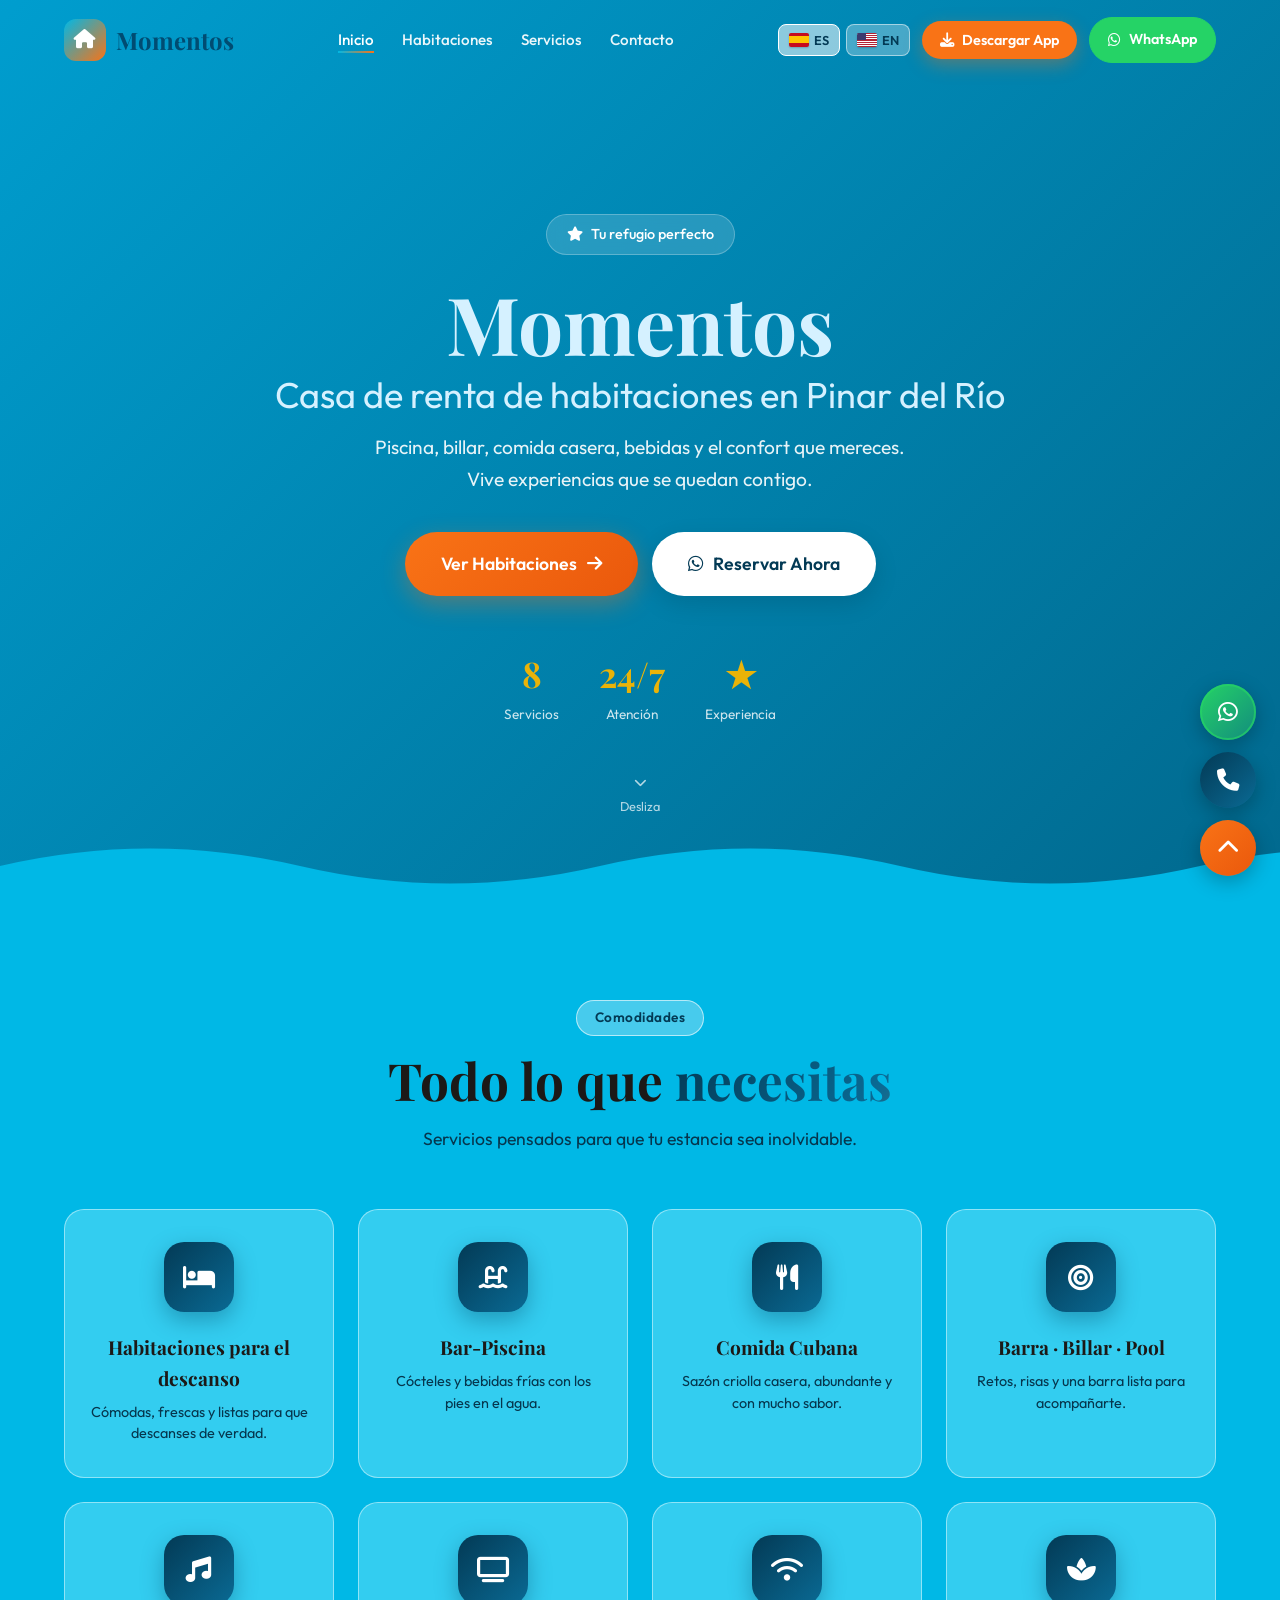
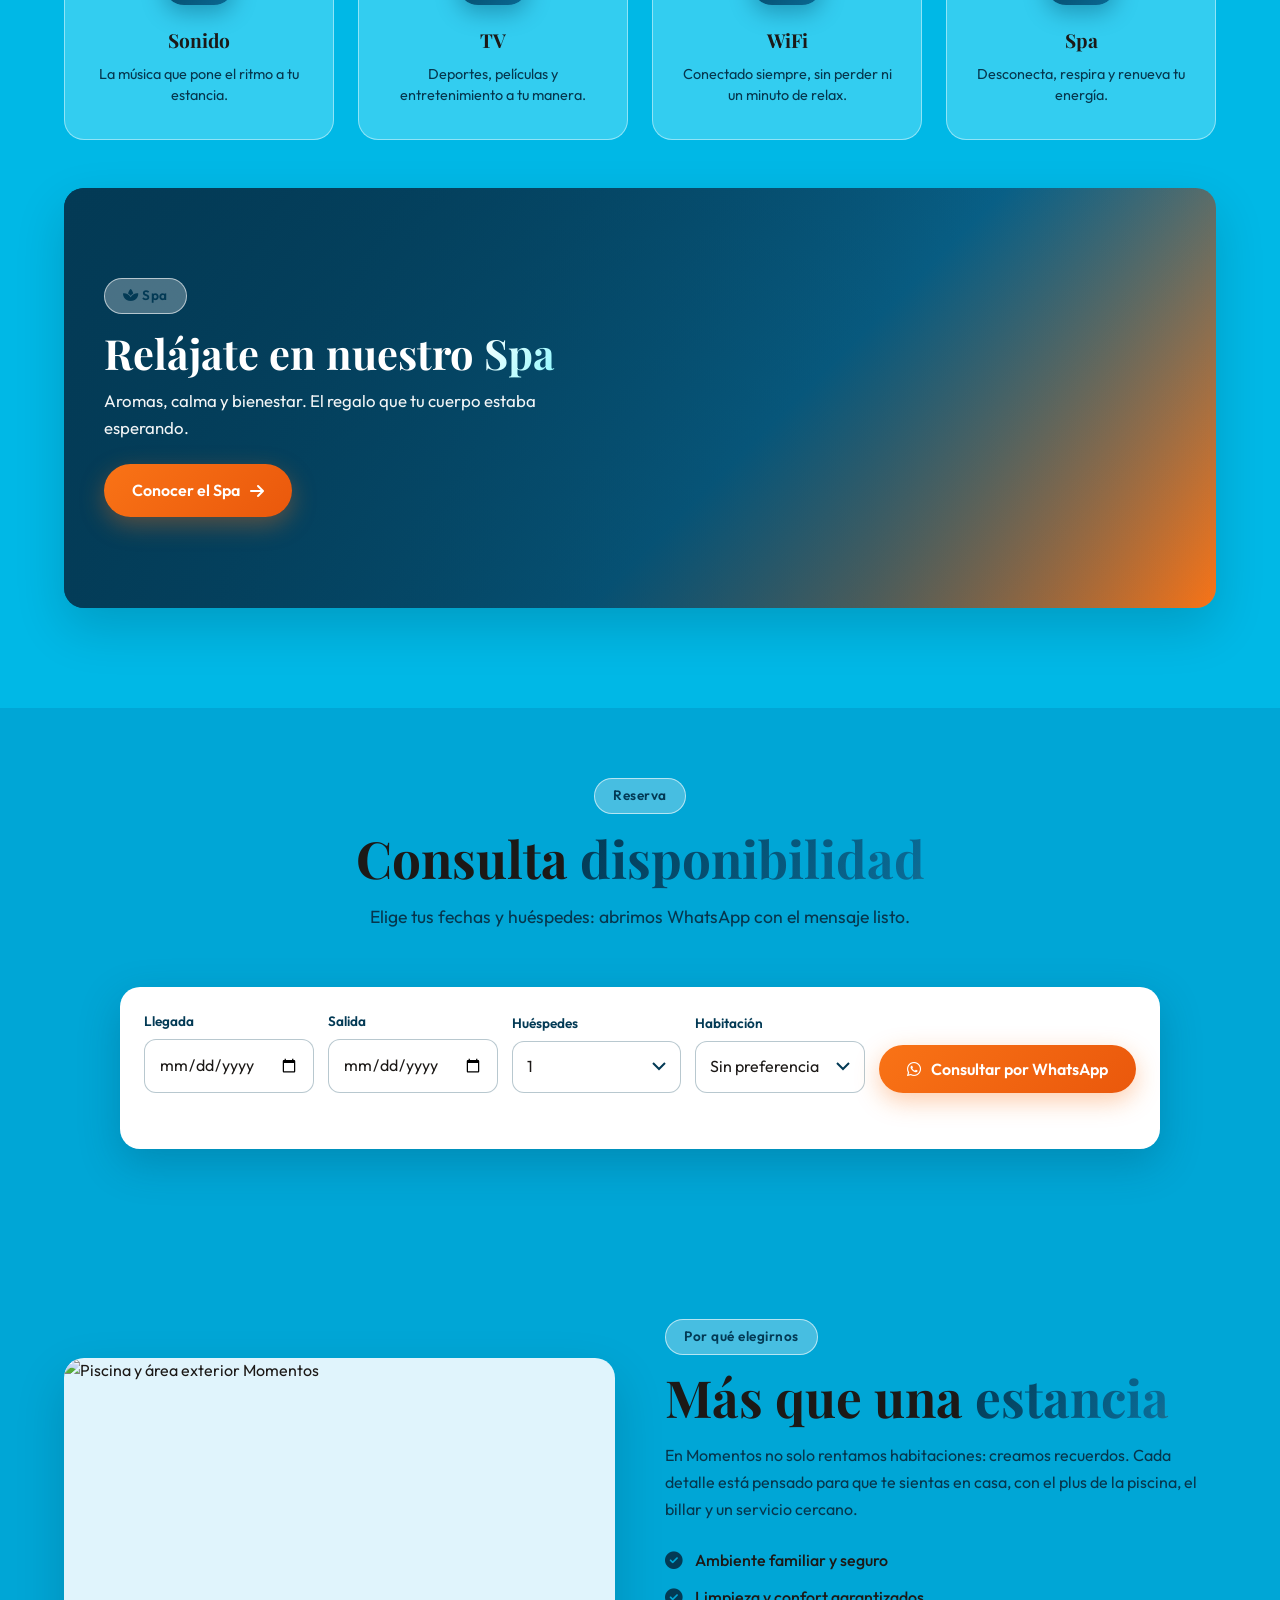
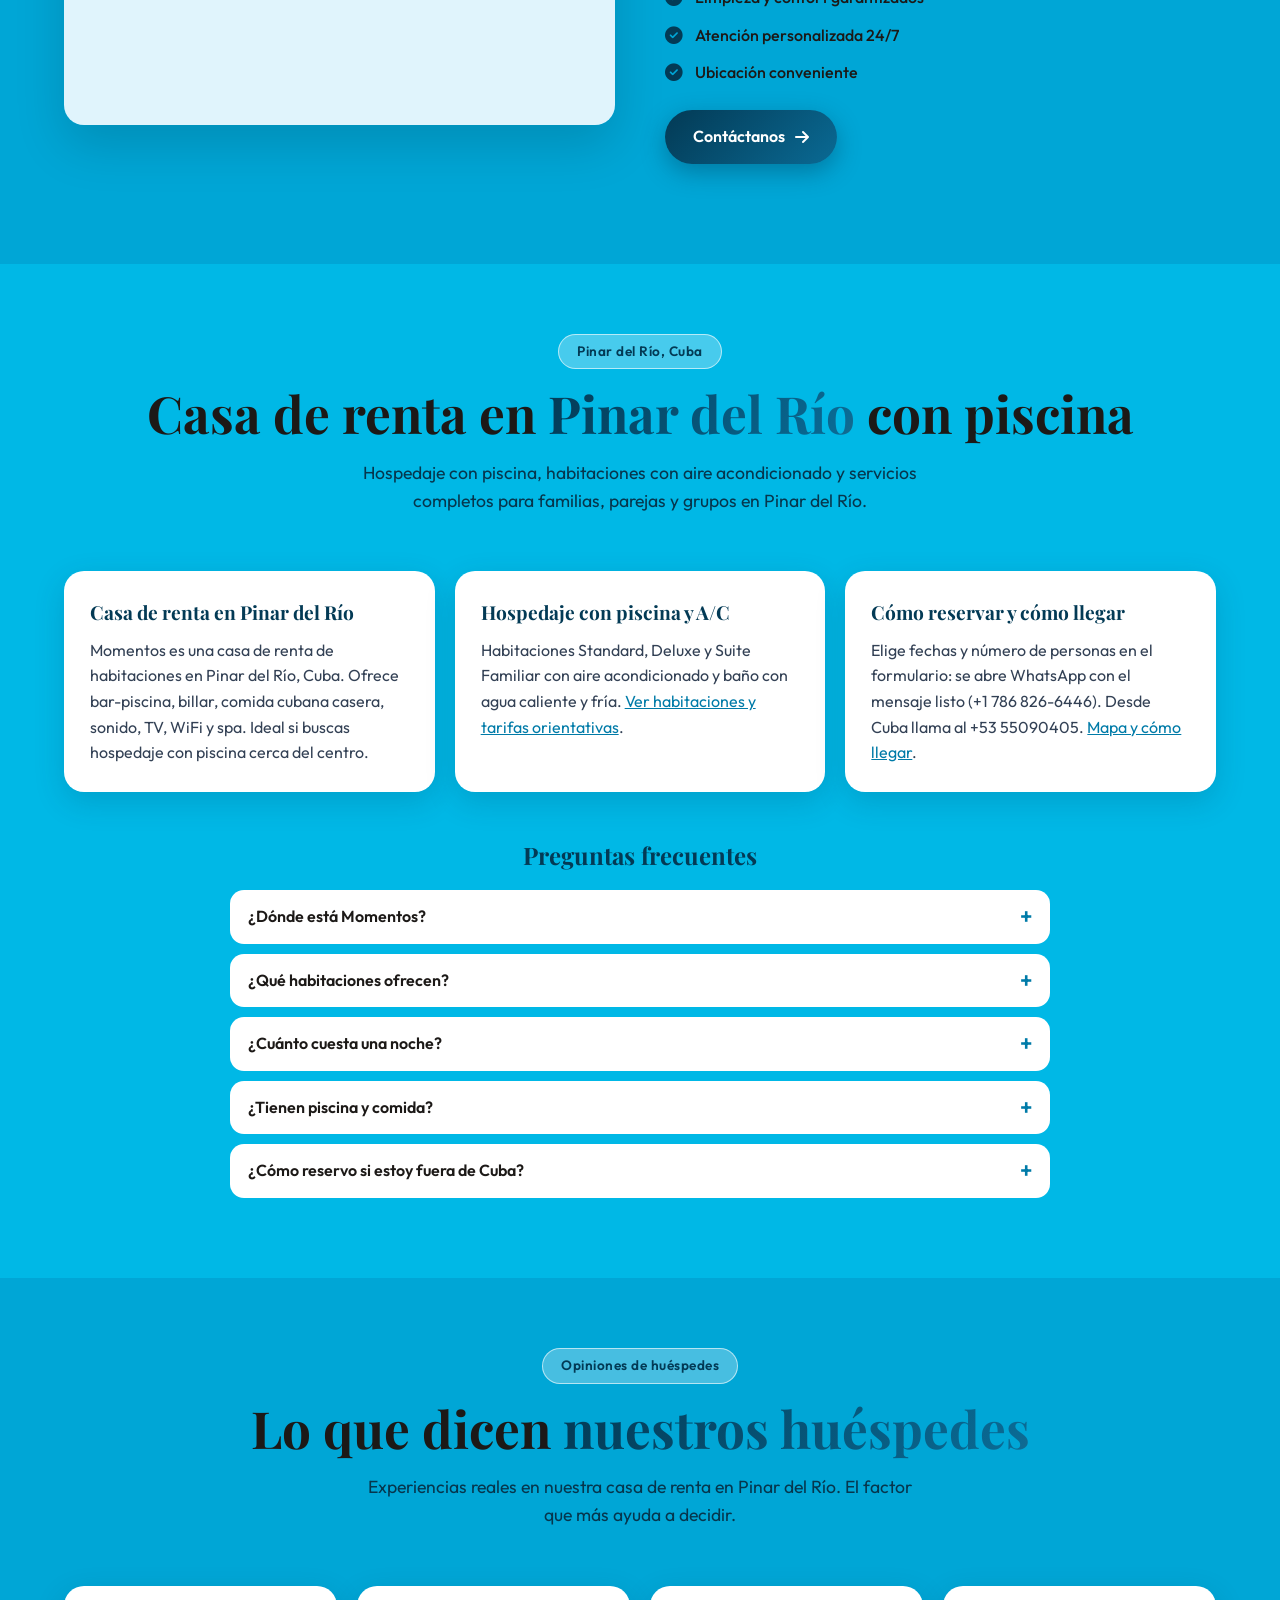
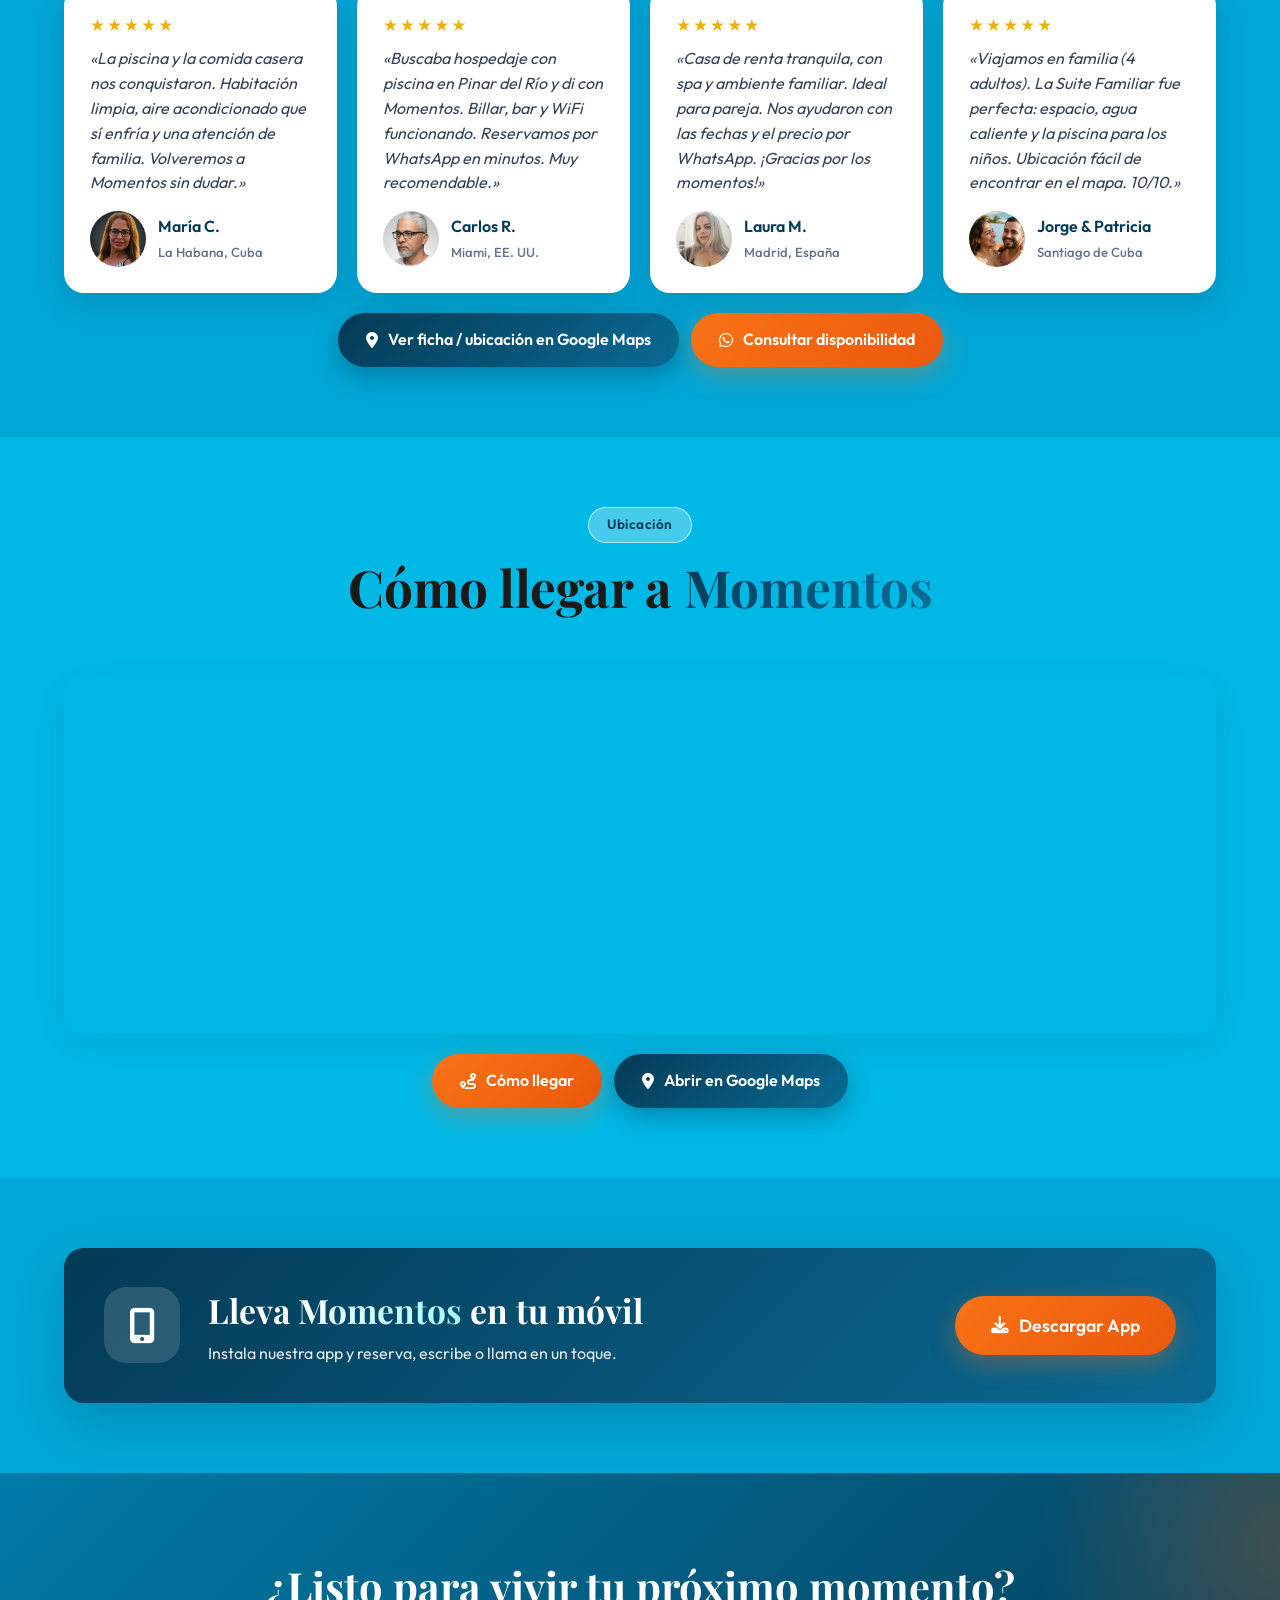
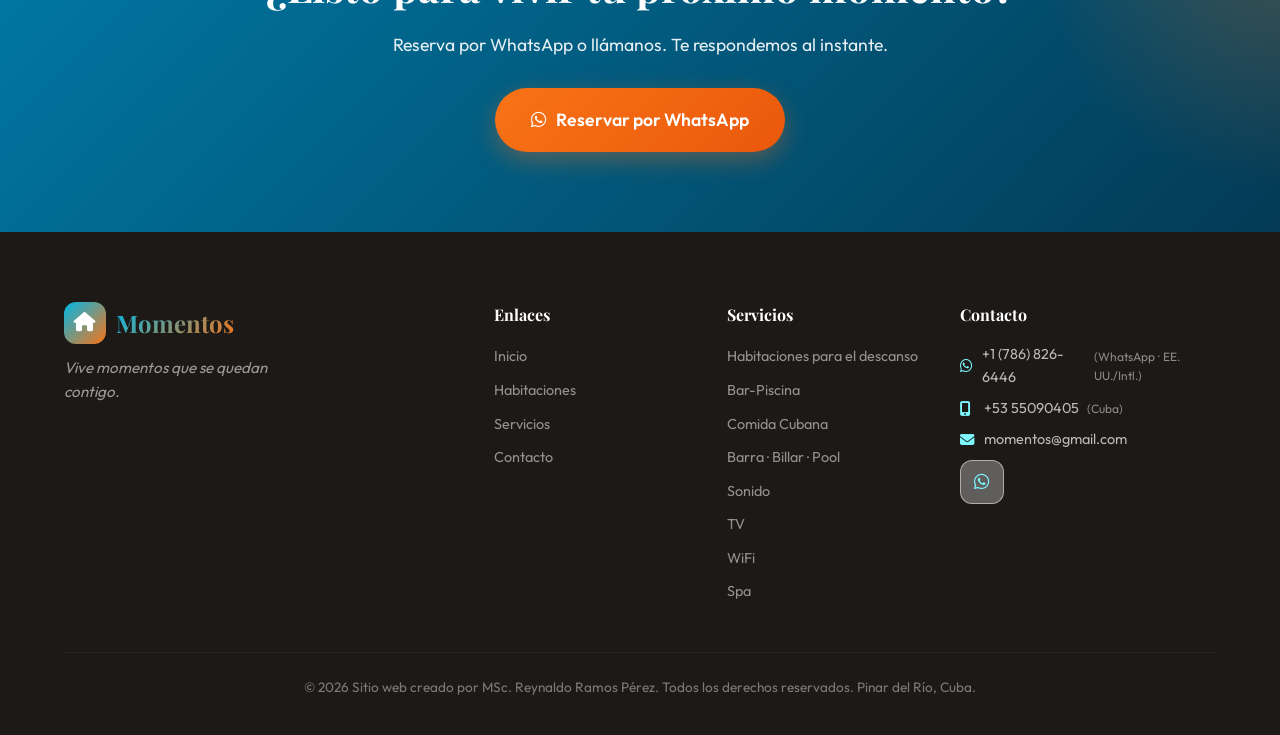
==== commit 082be3f0: "gdfgfdgdfg" ====
--- a/index.html
+++ b/index.html
@@ -11,9 +11,10 @@
   <link rel="preconnect" href="https://fonts.gstatic.com" crossorigin>
   <link rel="preconnect" href="https://images.unsplash.com" crossorigin>
   <link rel="preconnect" href="https://cdnjs.cloudflare.com" crossorigin>
+  <link rel="dns-prefetch" href="https://unpkg.com">
   <link rel="stylesheet" href="https://fonts.googleapis.com/css2?family=Playfair+Display:wght@500;600;700&family=Outfit:wght@300;400;500;600;700&display=swap" media="print" onload="this.media='all'"><noscript><link rel="stylesheet" href="https://fonts.googleapis.com/css2?family=Playfair+Display:wght@500;600;700&family=Outfit:wght@300;400;500;600;700&display=swap"></noscript>
   <link rel="stylesheet" href="https://cdnjs.cloudflare.com/ajax/libs/font-awesome/6.5.1/css/all.min.css" media="print" onload="this.media='all'"><noscript><link rel="stylesheet" href="https://cdnjs.cloudflare.com/ajax/libs/font-awesome/6.5.1/css/all.min.css"></noscript>
-  <link href="https://unpkg.com/aos@2.3.1/dist/aos.css" rel="stylesheet">
+  <link rel="stylesheet" href="https://unpkg.com/aos@2.3.1/dist/aos.css" media="print" onload="this.media='all'"><noscript><link rel="stylesheet" href="https://unpkg.com/aos@2.3.1/dist/aos.css"></noscript>
   <link rel="preload" as="image" href="https://images.unsplash.com/photo-1571896349842-33c89424de2d?w=1400&q=75&auto=format" fetchpriority="high">
   <link rel="stylesheet" href="css/styles.css">
     <meta name="apple-mobile-web-app-capable" content="yes">
@@ -299,7 +300,7 @@
           <p>Desconecta, respira y renueva tu energía.</p>
         </a>
       </div>
-      <a class="spa-banner" href="servicios.html#spa" data-aos="fade-up"><img src="https://images.unsplash.com/photo-1544161515-4ab6ce6db874?w=1000&q=80&auto=format" alt="Spa Momentos" loading="lazy" onerror="this.style.display='none'">
+      <a class="spa-banner" href="servicios.html#spa" data-aos="fade-up"><img width="1000" height="667" src="https://images.unsplash.com/photo-1544161515-4ab6ce6db874?w=1000&q=80&auto=format" alt="Spa Momentos" loading="lazy" decoding="async" onerror="this.style.display='none'">
         <div class="spa-in"><span class="section-tag"><i class="fas fa-spa"></i> Spa</span><h3>Relájate en nuestro <span class="gradient-text">Spa</span></h3><p>Aromas, calma y bienestar. El regalo que tu cuerpo estaba esperando.</p><span class="btn btn-coral">Conocer el Spa <i class="fas fa-arrow-right"></i></span></div></a>
     
     </div>
@@ -328,7 +329,7 @@
     <div class="container">
       <div class="about-grid">
         <div class="about-img" data-aos="fade-right">
-          <img loading="lazy" decoding="async" src="https://images.unsplash.com/photo-1566073771259-6a8506099945?w=900&q=80&auto=format" alt="Piscina y área exterior Momentos">
+          <img width="900" height="600" loading="lazy" decoding="async" src="https://images.unsplash.com/photo-1566073771259-6a8506099945?w=900&q=80&auto=format" alt="Piscina y área exterior Momentos">
         </div>
         <div class="about-content" data-aos="fade-left">
           <span class="section-tag">Por qué elegirnos</span>
--- a/css/styles.css
+++ b/css/styles.css
@@ -792,3 +792,13 @@
 @media (max-width:1024px) { .booking-form { grid-template-columns:repeat(2,minmax(0,1fr)); } .booking-form .btn { grid-column:1/-1; } }
 @media (max-width:900px) { .seo-grid { grid-template-columns:1fr; } }
 @media (max-width:480px) { .booking-form { grid-template-columns:1fr; padding:18px; } .booking-form .btn { max-width:none; width:100%; } .booking, .seo-block, .testimonials, .home-map { padding:56px 0; } }
+
+/* Performance: evitar CLS en imágenes de contenido */
+img { max-width: 100%; height: auto; }
+.spa-banner img, .about-img img, .room-img img, .svc-media img {
+  width: 100%;
+  height: auto;
+  aspect-ratio: 3 / 2;
+  object-fit: cover;
+  background: #e0f4fc;
+}
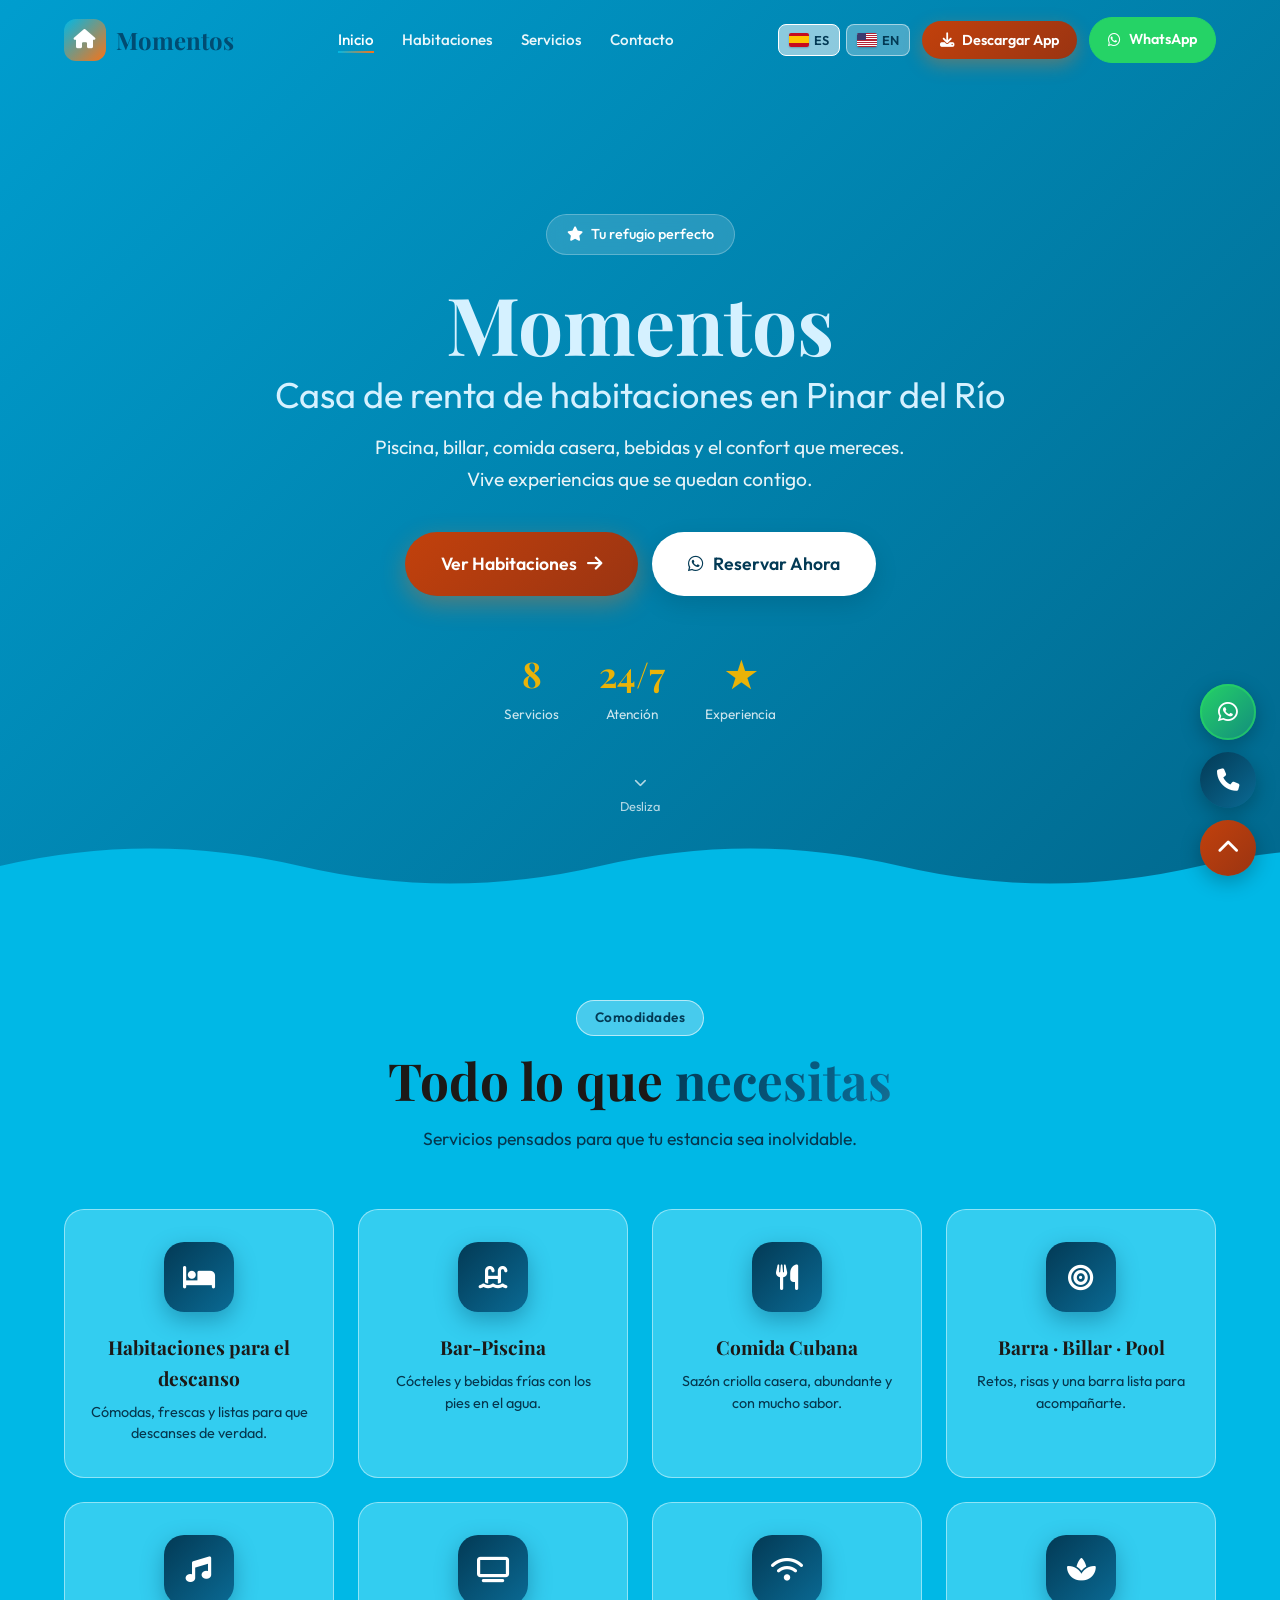
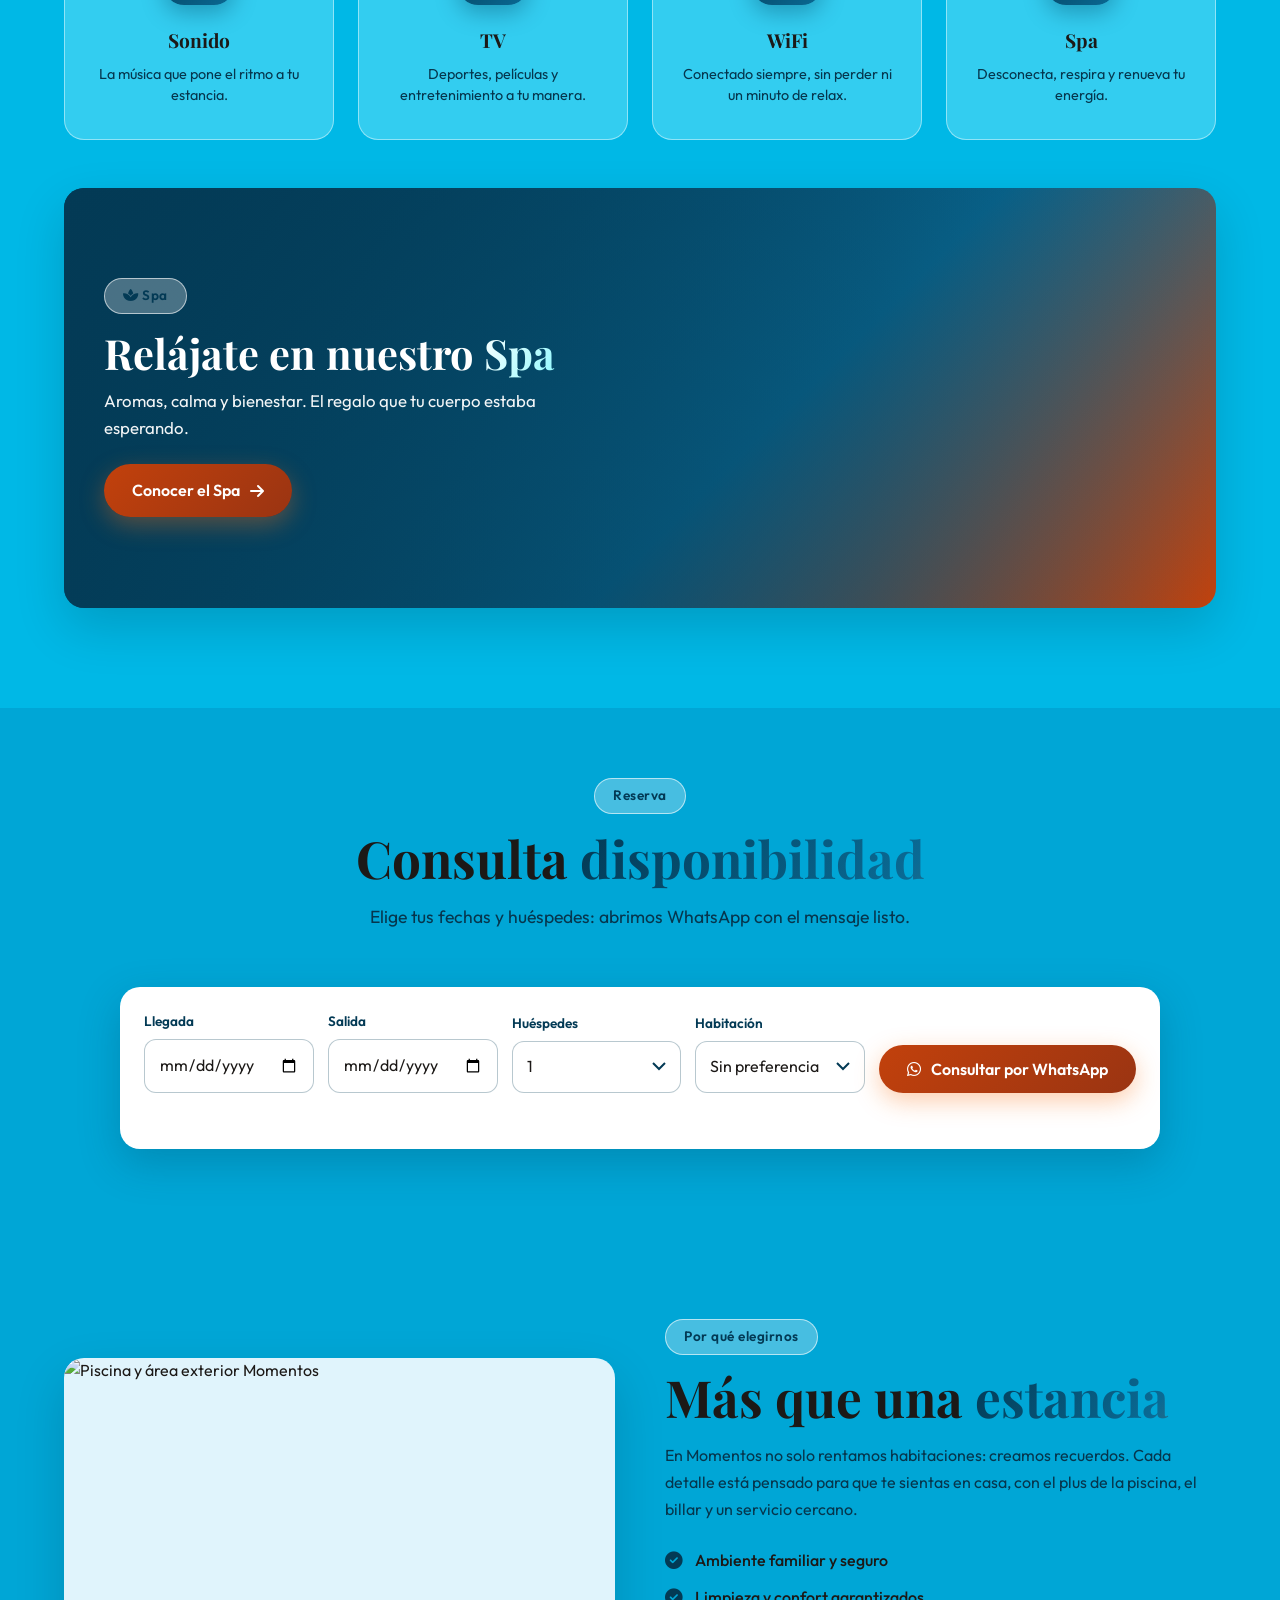
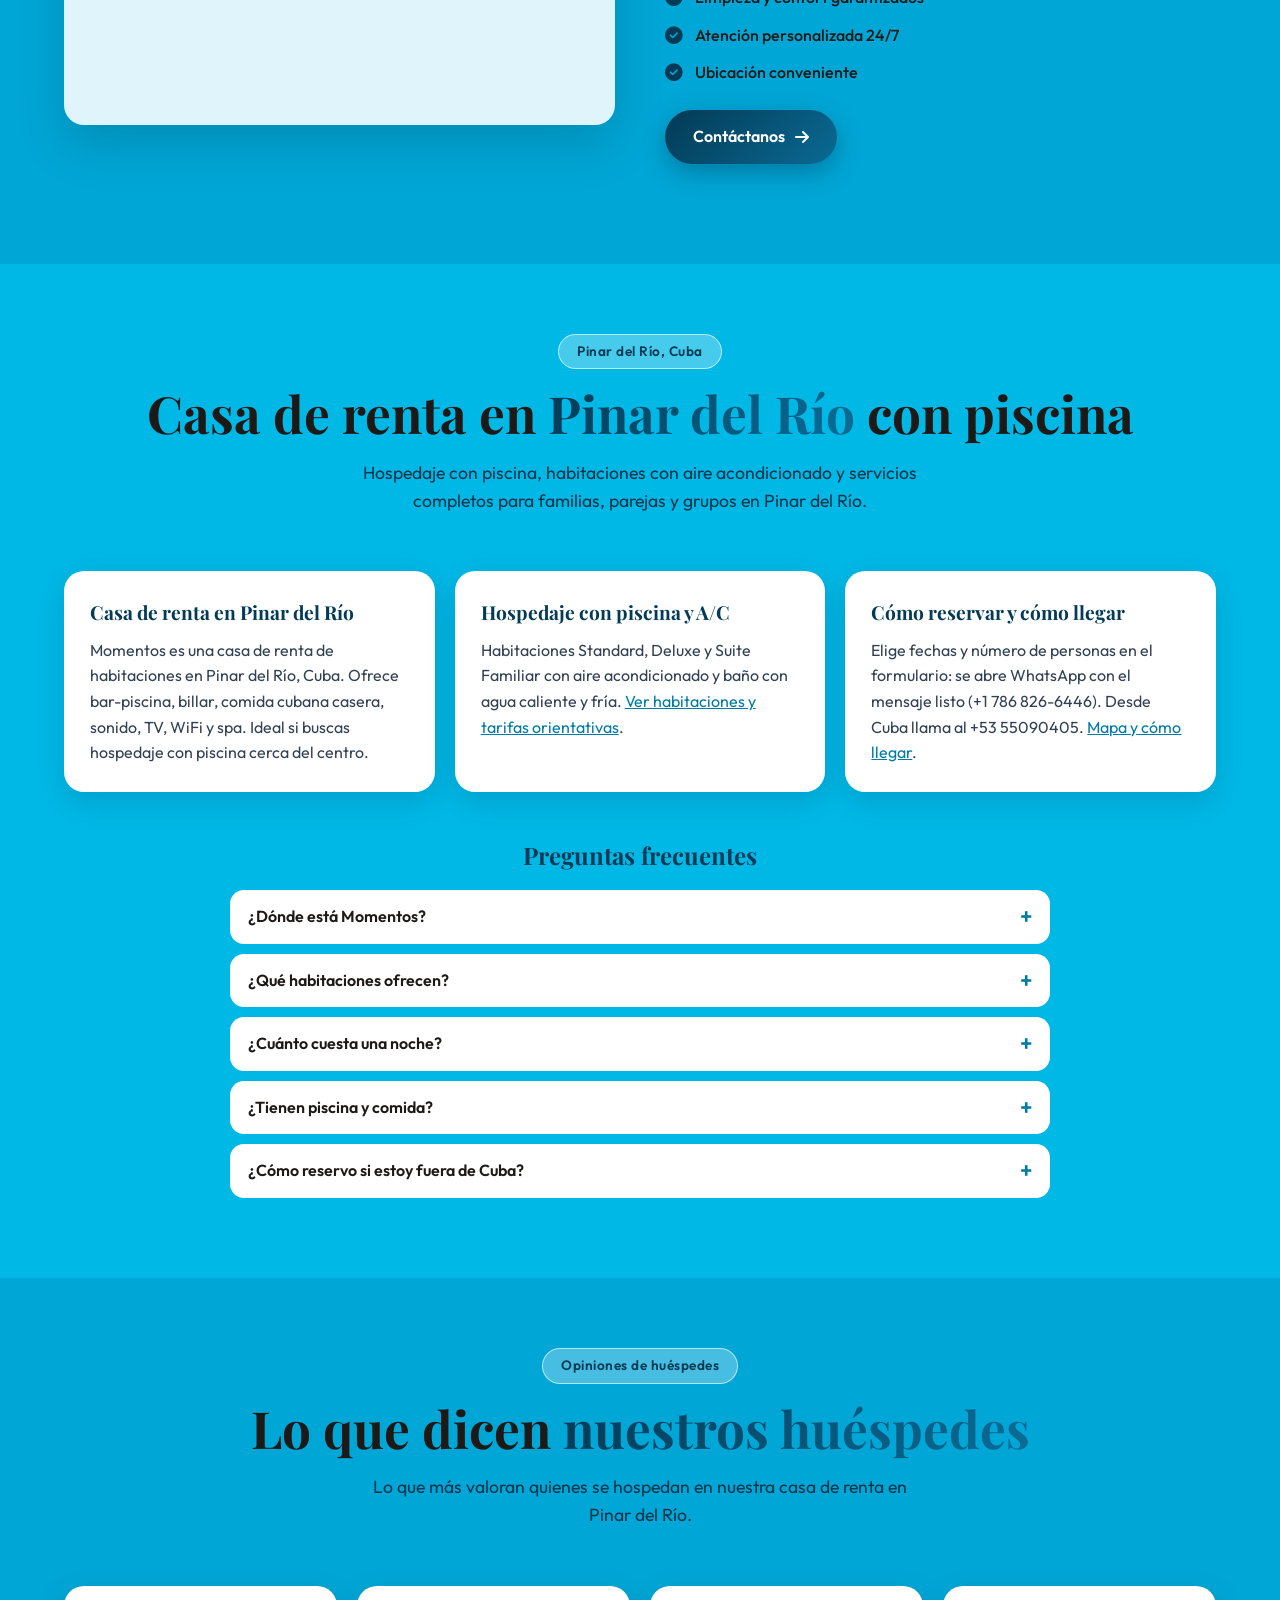
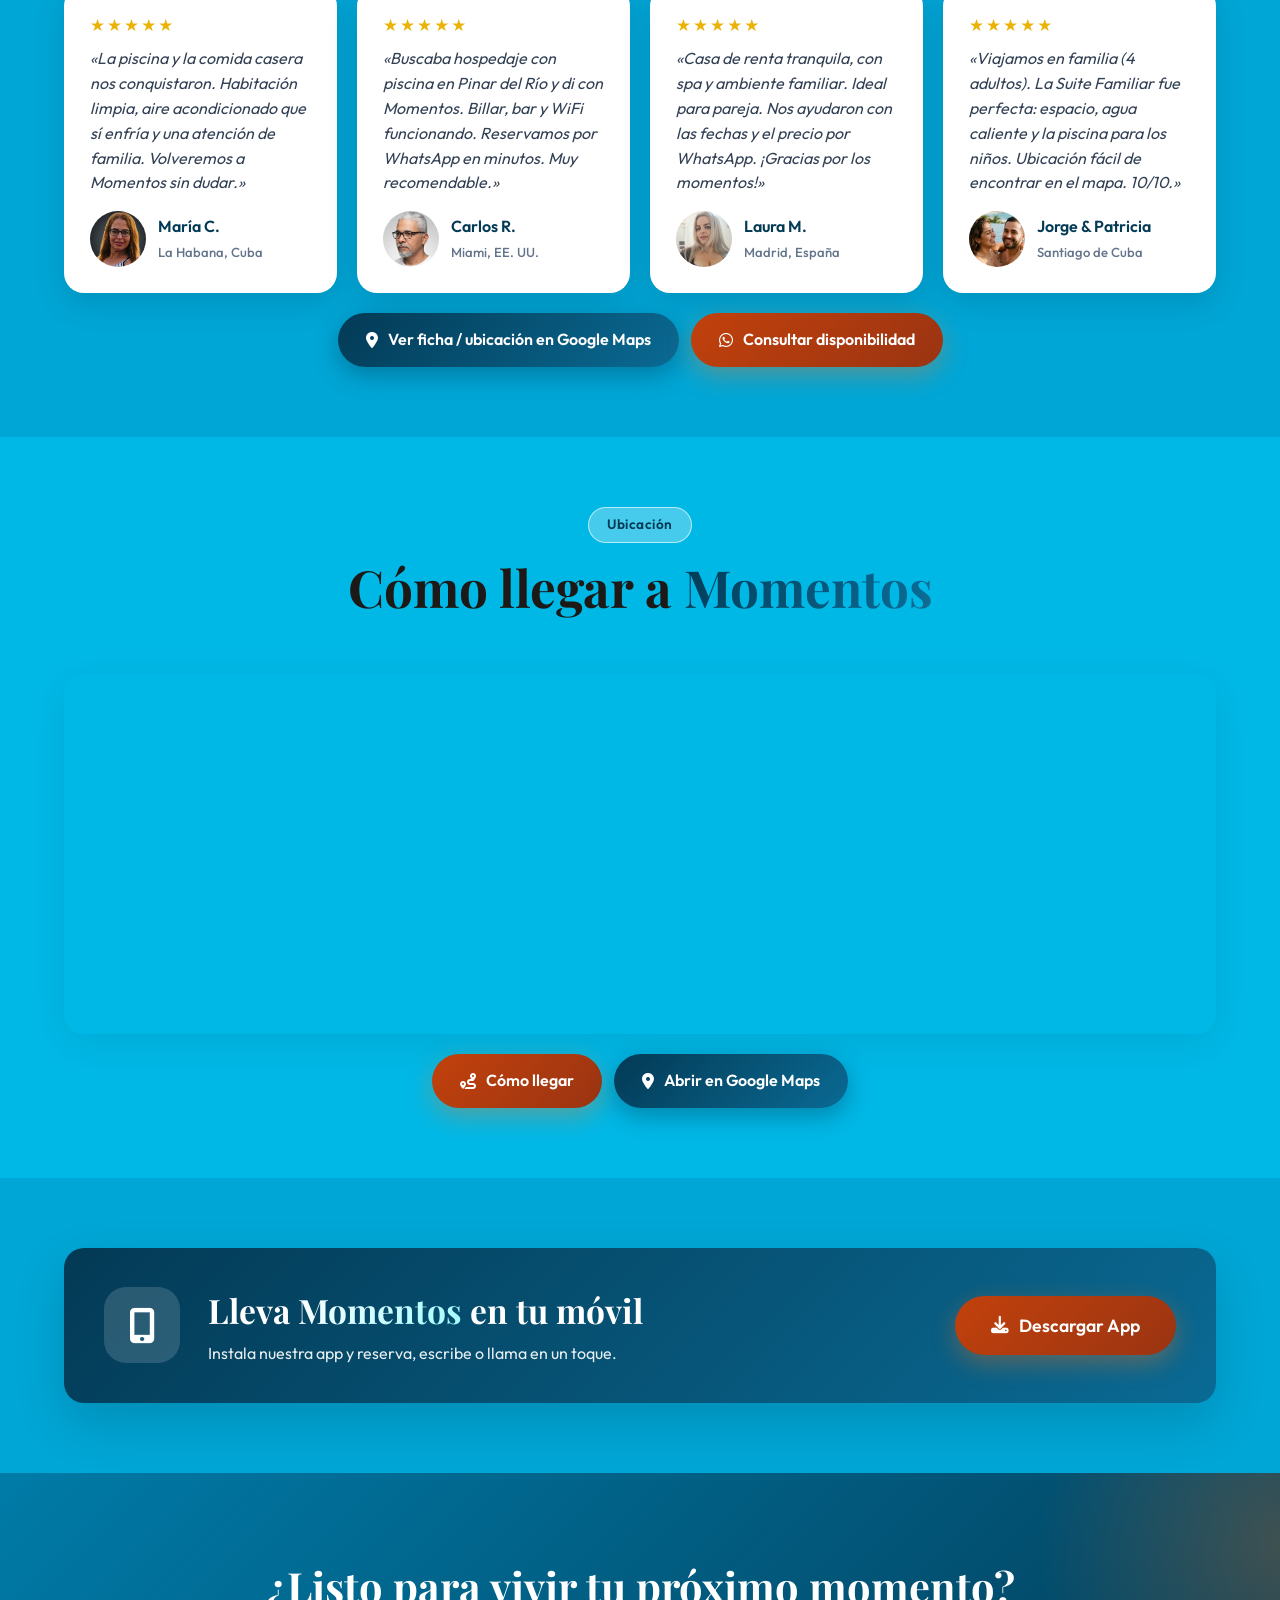
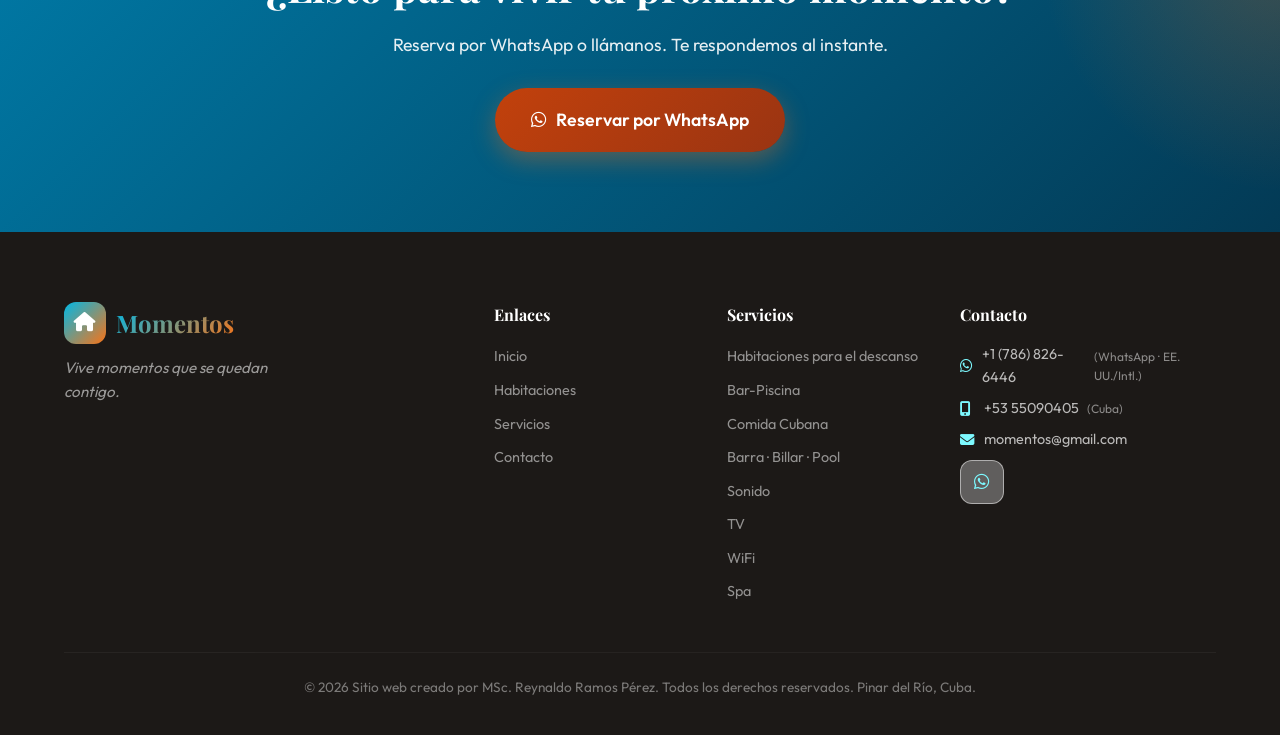
==== commit 362b698c: "gfgfgdf" ====
--- a/index.html
+++ b/index.html
@@ -7,14 +7,11 @@
   <meta name="keywords" content="casa de renta, habitaciones, piscina, hospedaje, Momentos, renta de habitaciones, Cuba, vacaciones">
   <meta name="author" content="Momentos">
   <title>Casa de Renta en Pinar del Río con Piscina | Momentos</title>
-  <link rel="preconnect" href="https://fonts.googleapis.com">
-  <link rel="preconnect" href="https://fonts.gstatic.com" crossorigin>
   <link rel="preconnect" href="https://images.unsplash.com" crossorigin>
-  <link rel="preconnect" href="https://cdnjs.cloudflare.com" crossorigin>
-  <link rel="dns-prefetch" href="https://unpkg.com">
-  <link rel="stylesheet" href="https://fonts.googleapis.com/css2?family=Playfair+Display:wght@500;600;700&family=Outfit:wght@300;400;500;600;700&display=swap" media="print" onload="this.media='all'"><noscript><link rel="stylesheet" href="https://fonts.googleapis.com/css2?family=Playfair+Display:wght@500;600;700&family=Outfit:wght@300;400;500;600;700&display=swap"></noscript>
-  <link rel="stylesheet" href="https://cdnjs.cloudflare.com/ajax/libs/font-awesome/6.5.1/css/all.min.css" media="print" onload="this.media='all'"><noscript><link rel="stylesheet" href="https://cdnjs.cloudflare.com/ajax/libs/font-awesome/6.5.1/css/all.min.css"></noscript>
-  <link rel="stylesheet" href="https://unpkg.com/aos@2.3.1/dist/aos.css" media="print" onload="this.media='all'"><noscript><link rel="stylesheet" href="https://unpkg.com/aos@2.3.1/dist/aos.css"></noscript>
+  <link rel="preload" as="font" type="font/woff2" href="libs/fonts/outfit-latin-wght-normal.woff2" crossorigin>
+  <link rel="stylesheet" href="libs/fonts/fonts.css">
+  <link rel="stylesheet" href="libs/fontawesome/css/fa-subset.css">
+  <link rel="stylesheet" href="libs/aos/aos.css" media="print" onload="this.media='all'"><noscript><link rel="stylesheet" href="libs/aos/aos.css"></noscript>
   <link rel="preload" as="image" href="https://images.unsplash.com/photo-1571896349842-33c89424de2d?w=1400&q=75&auto=format" fetchpriority="high">
   <link rel="stylesheet" href="css/styles.css">
     <meta name="apple-mobile-web-app-capable" content="yes">
@@ -211,24 +208,24 @@
 
   <nav class="navbar" id="navbar">
     <div class="nav-container">
-      <a href="index.html" class="logo">
+      <a href="./" class="logo">
         <span class="logo-icon"><i class="fas fa-home"></i></span><span class="logo-text">Moment<span class="accent">os</span></span>
       </a>
       <ul class="nav-links" id="nav-links">
-        <li><a href="index.html" class="nav-link active">Inicio</a></li>
+        <li><a href="./" class="nav-link active">Inicio</a></li>
         <li><a href="habitaciones.html" class="nav-link">Habitaciones</a></li>
         <li><a href="servicios.html" class="nav-link">Servicios</a></li>
         <li><a href="contacto.html" class="nav-link">Contacto</a></li>
       </ul>
       <div class="nav-actions">
         <div class="lang-switcher">
-          <a href="index.html" class="lang-btn active" title="Español"><span class="flag-es"></span> ES</a>
+          <a href="./" class="lang-btn active" title="Español"><span class="flag-es"></span> ES</a>
           <a href="en/index.html" class="lang-btn" title="English"><span class="flag-us"></span> EN</a>
         </div>
         <button type="button" class="nav-app" data-install aria-label="Descargar App"><i class="fas fa-download"></i><span>Descargar App</span></button>
         <a href="https://wa.me/17868266446?text=%C2%A1Hola%20Momentos%21%20%F0%9F%91%8B%20Me%20encantar%C3%ADa%20conocer%20m%C3%A1s%20sobre%20su%20casa%20de%20renta.%20%C2%BFMe%20pueden%20ayudar%20a%20planear%20una%20estancia%20inolvidable%3F" target="_blank" rel="noopener" class="nav-cta"><i class="fab fa-whatsapp"></i> WhatsApp</a>
       </div>
-      <button class="hamburger" id="hamburger" aria-label="Menú"><span></span><span></span><span></span></button>
+      <button class="hamburger" id="hamburger" aria-label="Menú" aria-expanded="false" aria-controls="nav-links"><span></span><span></span><span></span></button>
     </div>
   </nav>
 
@@ -372,12 +369,13 @@
     </div>
   </section>
 
+  <!-- TODO (propietario): sustituir estos textos por opiniones literales de huéspedes, con su permiso. -->
   <section class="testimonials" id="opiniones">
     <div class="container">
       <div class="section-header" data-aos="fade-up">
         <span class="section-tag">Opiniones de huéspedes</span>
         <h2 class="section-title">Lo que dicen <span class="gradient-text">nuestros huéspedes</span></h2>
-        <p class="section-desc">Experiencias reales en nuestra casa de renta en Pinar del Río. El factor que más ayuda a decidir.</p>
+        <p class="section-desc">Lo que más valoran quienes se hospedan en nuestra casa de renta en Pinar del Río.</p>
       </div>
       <div class="t-grid">
         <figure class="panel t-card" data-aos="fade-up" data-aos-delay="50">
@@ -454,13 +452,13 @@
     <div class="container">
       <div class="footer-content">
         <div>
-          <a href="index.html" class="logo"><span class="logo-icon"><i class="fas fa-home"></i></span><span class="logo-text">Moment<span class="accent">os</span></span></a>
+          <a href="./" class="logo"><span class="logo-icon"><i class="fas fa-home"></i></span><span class="logo-text">Moment<span class="accent">os</span></span></a>
           <p class="footer-slogan">Vive momentos que se quedan contigo.</p>
         </div>
         <div>
           <h4>Enlaces</h4>
           <ul>
-            <li><a href="index.html">Inicio</a></li>
+            <li><a href="./">Inicio</a></li>
             <li><a href="habitaciones.html">Habitaciones</a></li>
             <li><a href="servicios.html">Servicios</a></li>
             <li><a href="contacto.html">Contacto</a></li>
@@ -498,7 +496,7 @@
     <button class="float-btn float-top" id="back-top" aria-label="Volver arriba"><i class="fas fa-chevron-up"></i></button>
   </div>
 
-  <script src="https://unpkg.com/aos@2.3.1/dist/aos.js" defer></script>
+  <script src="libs/aos/aos.js" defer></script>
   <script src="js/script.js" defer></script>
 </body>
 </html>
--- a/libs/fonts/fonts.css
+++ b/libs/fonts/fonts.css
@@ -0,0 +1,16 @@
+/* Tipografías alojadas localmente (subconjunto latino: incluye á é í ó ú ñ ¿ ¡).
+   Outfit y Playfair Display — licencia SIL OFL 1.1 (fuente: Fontsource). */
+@font-face {
+  font-family: 'Outfit';
+  font-style: normal;
+  font-weight: 100 900;
+  font-display: swap;
+  src: url('outfit-latin-wght-normal.woff2') format('woff2');
+}
+@font-face {
+  font-family: 'Playfair Display';
+  font-style: normal;
+  font-weight: 400 900;
+  font-display: swap;
+  src: url('playfair-display-latin-wght-normal.woff2') format('woff2');
+}
--- a/libs/fontawesome/css/fa-subset.css
+++ b/libs/fontawesome/css/fa-subset.css
@@ -0,0 +1,34 @@
+/* Font Awesome Free 6.5.1 — subconjunto de los iconos usados en el sitio.
+   Iconos CC BY 4.0 · Fuentes SIL OFL 1.1 · Código MIT — https://fontawesome.com/license/free */
+.fa{font-family:var(--fa-style-family,"Font Awesome 6 Free");font-weight:var(--fa-style,900)}
+.fa,.fa-brands,.fa-classic,.fa-regular,.fa-sharp,.fa-solid,.fab,.far,.fas{-moz-osx-font-smoothing:grayscale;-webkit-font-smoothing:antialiased;display:var(--fa-display,inline-block);font-style:normal;font-variant:normal;line-height:1;text-rendering:auto}
+.fa-classic,.fa-regular,.fa-solid,.far,.fas{font-family:"Font Awesome 6 Free"}
+.fa-brands,.fab{font-family:"Font Awesome 6 Brands"}
+.fa-chevron-up:before{content:"\f077"}
+.fa-bullseye:before{content:"\f140"}
+.fa-arrow-up-from-bracket:before{content:"\e09a"}
+.fa-star:before{content:"\f005"}
+.fa-wifi-3:before,.fa-wifi-strong:before,.fa-wifi:before{content:"\f1eb"}
+.fa-check-circle:before,.fa-circle-check:before{content:"\f058"}
+.fa-spa:before{content:"\f5bb"}
+.fa-arrow-right:before{content:"\f061"}
+.fa-mobile-alt:before,.fa-mobile-screen-button:before{content:"\f3cd"}
+.fa-route:before{content:"\f4d7"}
+.fa-phone:before{content:"\f095"}
+.fa-envelope:before{content:"\f0e0"}
+.fa-download:before{content:"\f019"}
+.fa-home-alt:before,.fa-home-lg-alt:before,.fa-home:before,.fa-house:before{content:"\f015"}
+.fa-cutlery:before,.fa-utensils:before{content:"\f2e7"}
+.fa-bed:before{content:"\f236"}
+.fa-location-dot:before,.fa-map-marker-alt:before{content:"\f3c5"}
+.fa-chevron-down:before{content:"\f078"}
+.fa-television:before,.fa-tv-alt:before,.fa-tv:before{content:"\f26c"}
+.fa-music:before{content:"\f001"}
+.fa-check:before{content:"\f00c"}
+.fa-ladder-water:before,.fa-swimming-pool:before,.fa-water-ladder:before{content:"\f5c5"}
+@font-face{font-family:"Font Awesome 6 Brands";font-style:normal;font-weight:400;font-display:block;src:url(../webfonts/fa-brands-400.woff2) format("woff2")}
+.fa-brands,.fab{font-weight:400}
+.fa-whatsapp:before{content:"\f232"}
+.fa-regular,.far{font-weight:400}
+@font-face{font-family:"Font Awesome 6 Free";font-style:normal;font-weight:900;font-display:block;src:url(../webfonts/fa-solid-900.woff2) format("woff2")}
+.fa-solid,.fas{font-weight:900}
--- a/css/styles.css
+++ b/css/styles.css
@@ -802,3 +802,27 @@
   object-fit: cover;
   background: #e0f4fc;
 }
+
+/* ===== Accesibilidad: contraste de texto blanco ≥ 4.5:1 (WCAG AA) =====
+   Los tonos originales (#f97316 / #ea580c / #00b8e6) daban entre 2.3:1 y 3.6:1 con texto blanco.
+   Se oscurecen solo los elementos con texto; el resto del diseño no cambia. */
+.btn-coral,
+.room-badge,
+.nav-app,
+.svc-badge { background: linear-gradient(135deg, #c2410c, #9a3412); color: #fff; }
+.float-top,
+.amenity-card:hover .amenity-icon { background: linear-gradient(135deg, #c2410c, #9a3412); }
+.spa-banner { background: linear-gradient(135deg, var(--navy), #0a6a94 60%, #c2410c); }
+.t-avatar--initials { background: linear-gradient(135deg, #007ba8, #005f87); }
+.btn-coral:hover { box-shadow: 0 12px 32px rgba(154, 52, 18, .45); }
+
+/* Foco visible también sobre fondos claros */
+a:focus-visible, button:focus-visible, input:focus-visible, select:focus-visible, textarea:focus-visible {
+  outline: 3px solid #033a55; outline-offset: 3px;
+}
+.navbar:not(.scrolled) a:focus-visible, .footer a:focus-visible, .hero a:focus-visible { outline-color: #fff; }
+
+/* Títulos de página sobre fondo aqua: el tono claro (#b5e5fd) daba ~1.7:1; ahora navy (≈5:1) */
+.c-ice { color: #033a55; -webkit-text-fill-color: #033a55; text-shadow: none; }
+/* Logo legible sobre la portada oscura antes de hacer scroll */
+body:has(.hero) .navbar:not(.scrolled) .logo { color: #fff; }
